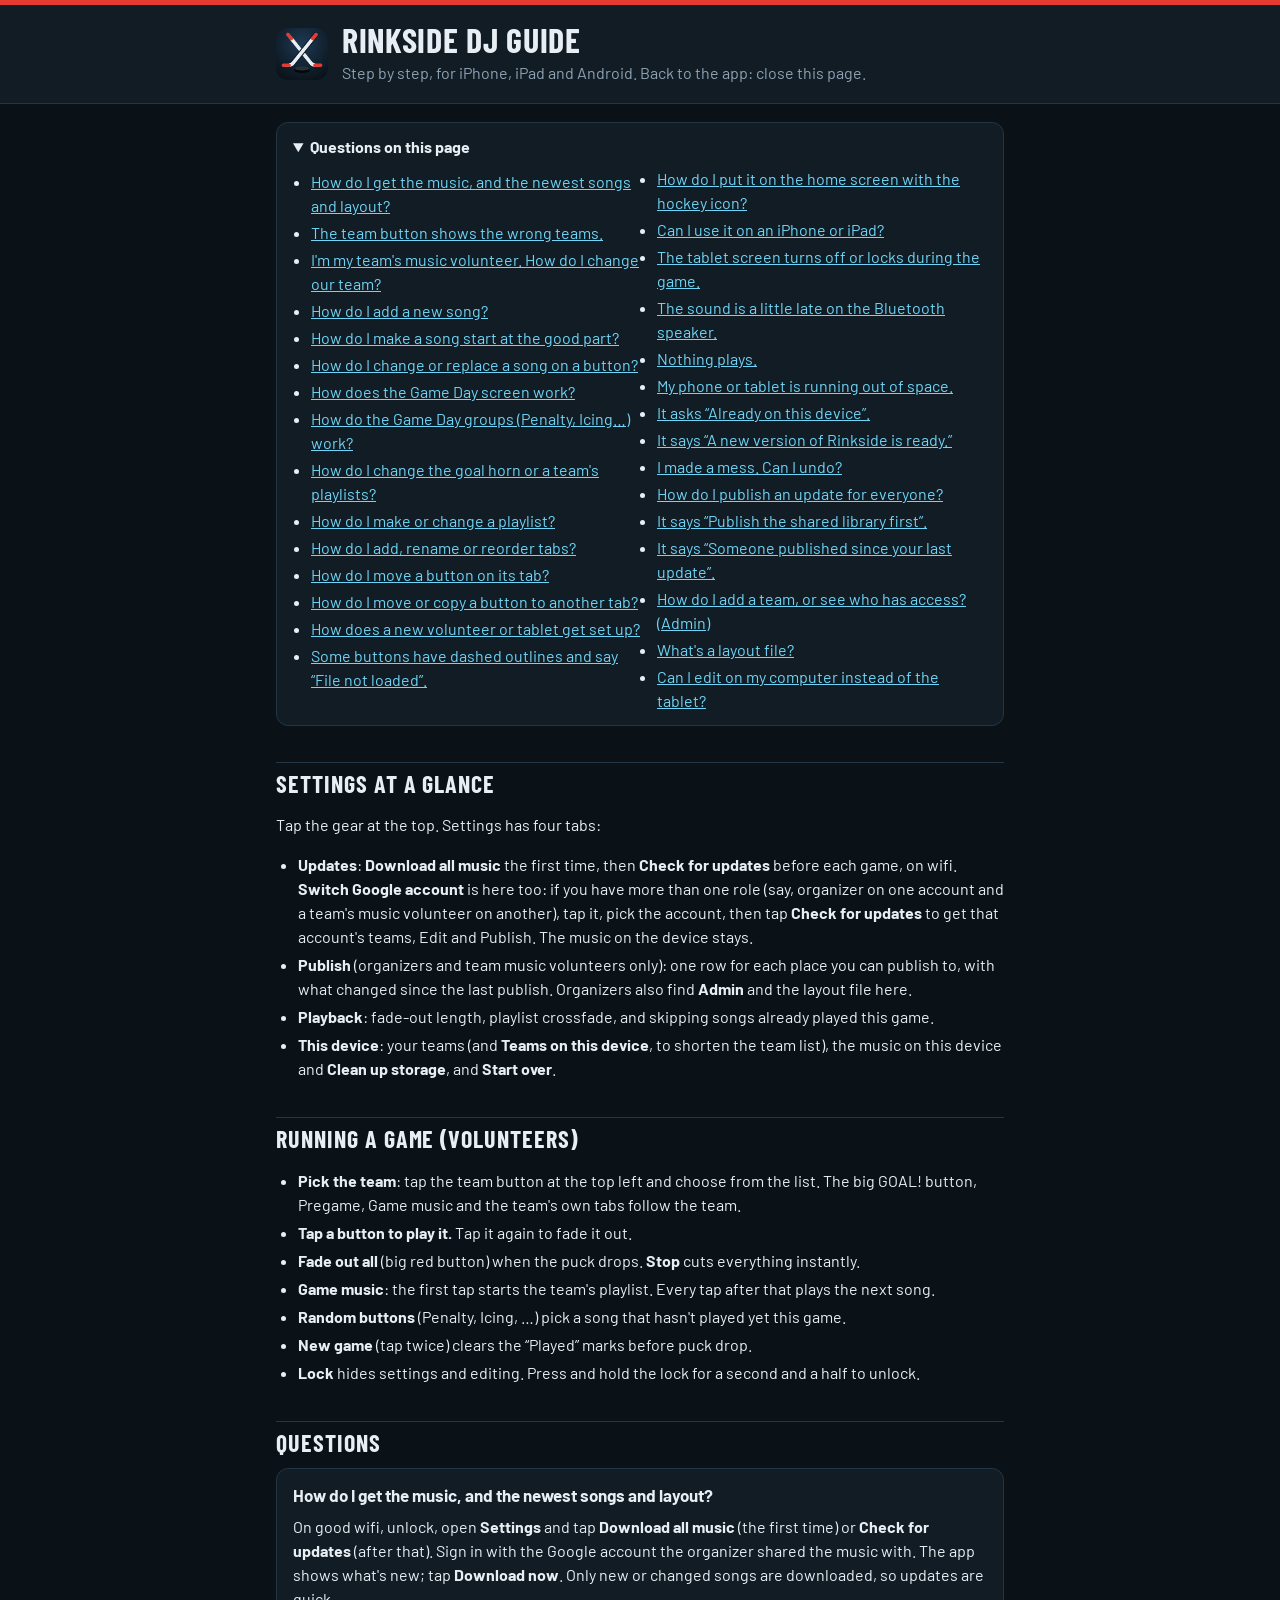
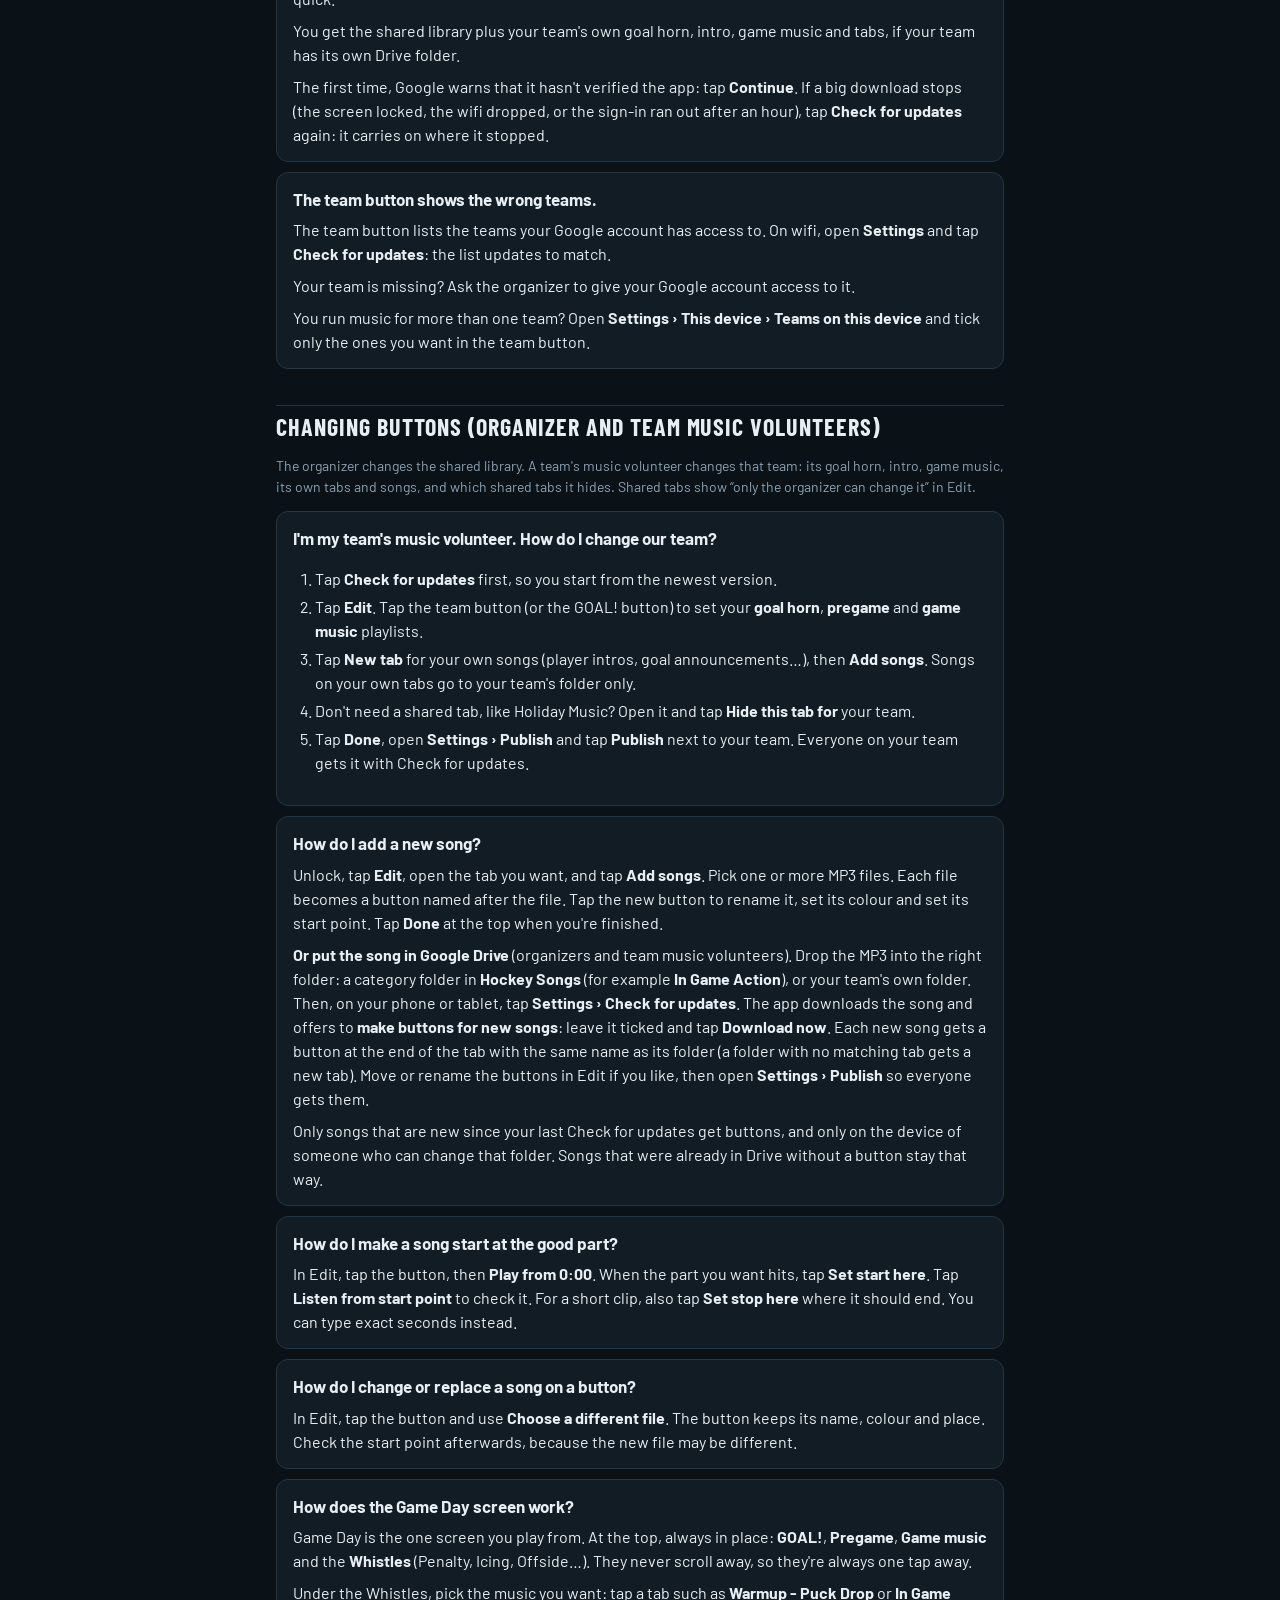
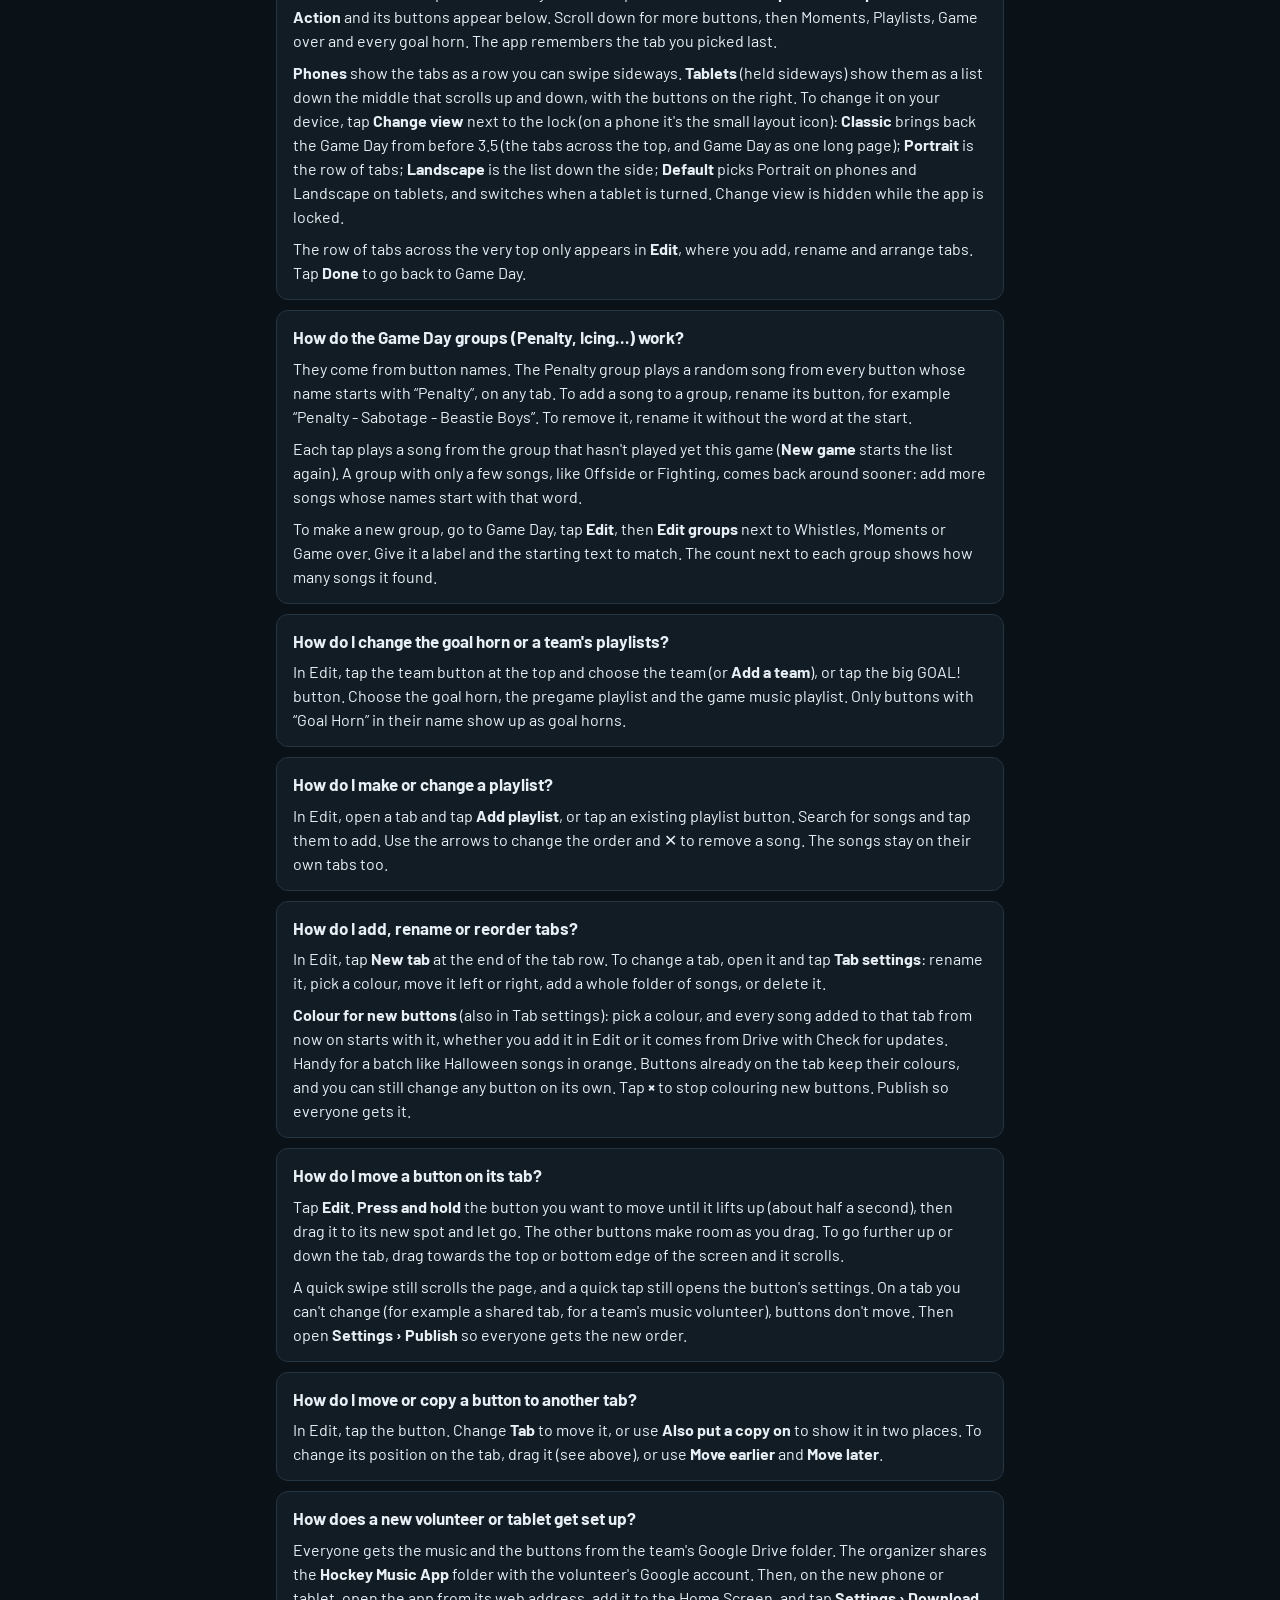
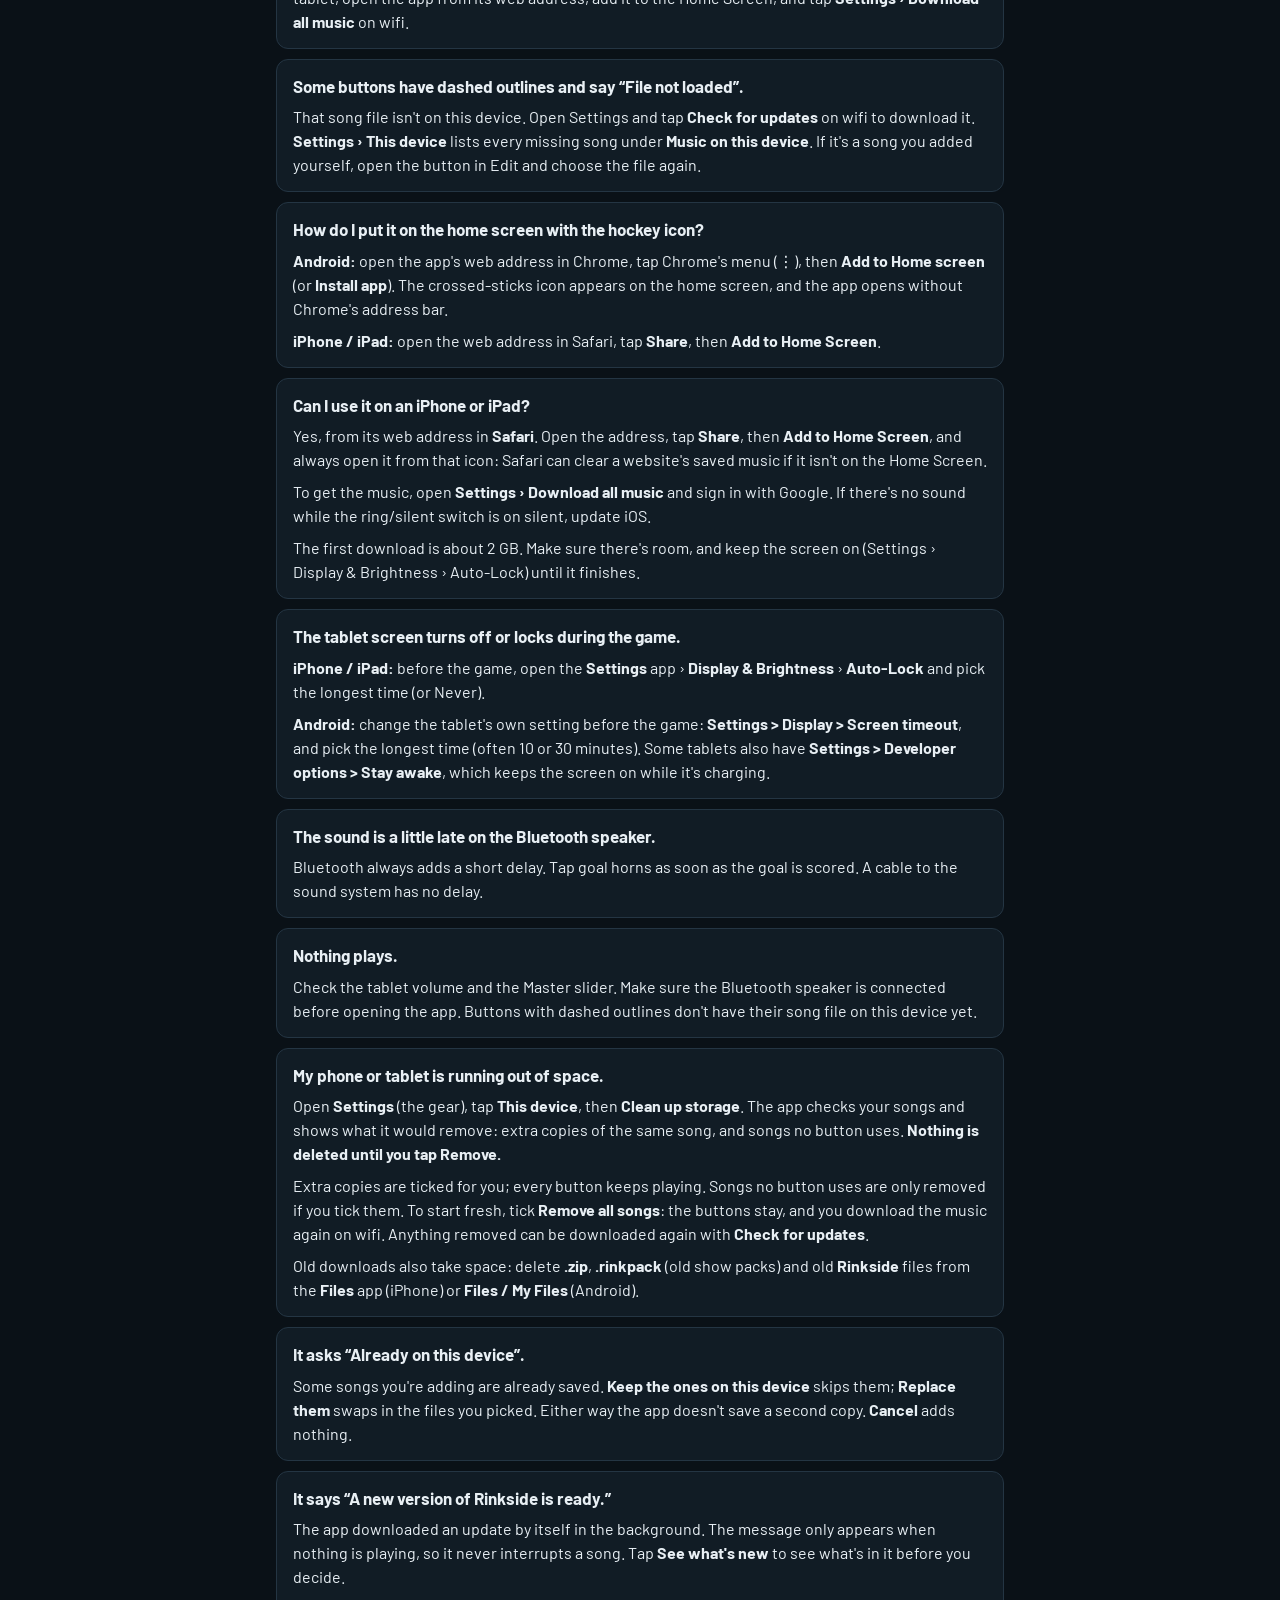
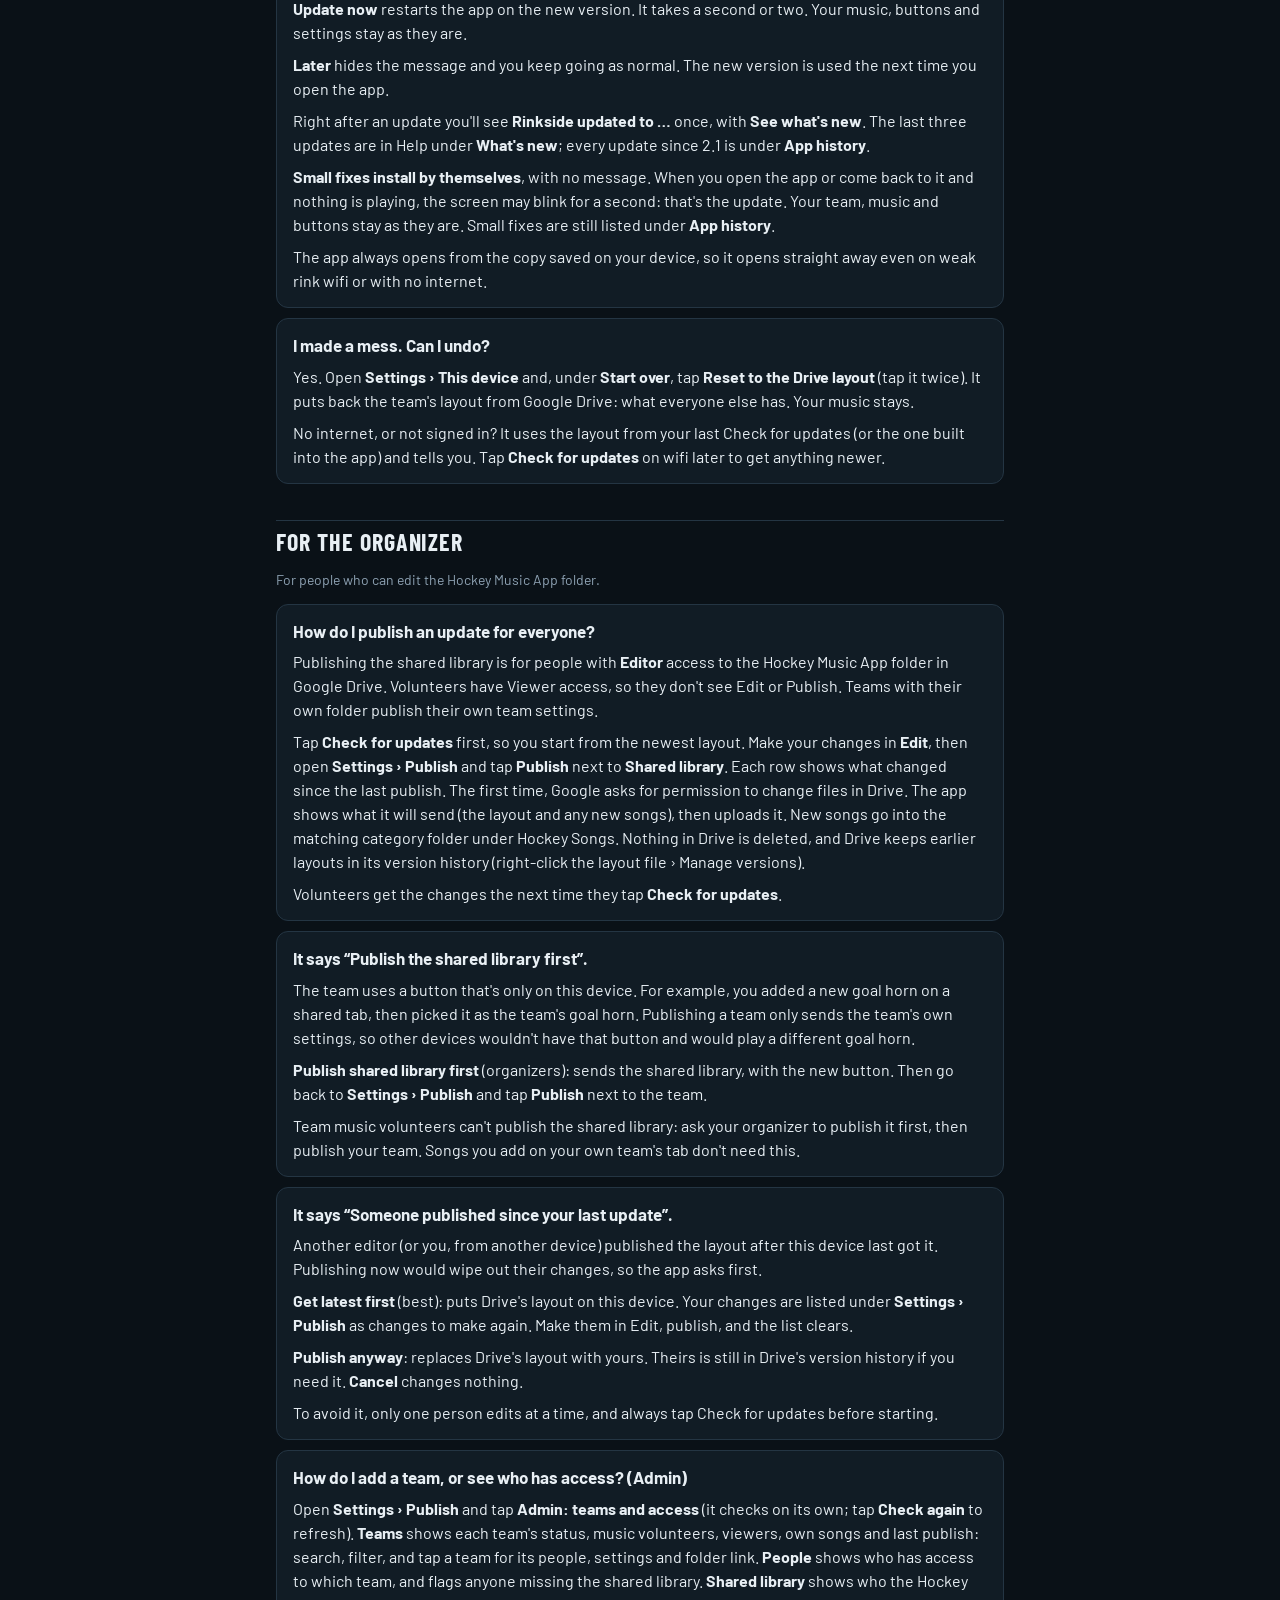
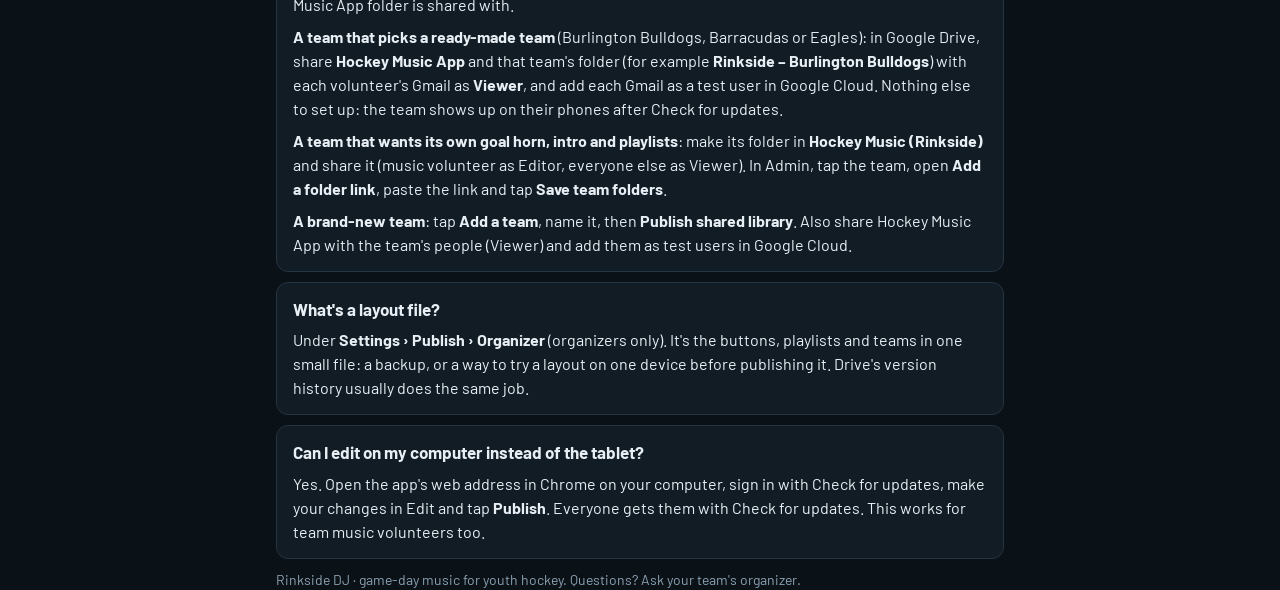
==== guide/index.html @ 8b7231d2 "v3.6.0: Landscape fits a 10-11" tablet; Tab settings › Colour for new buttons - Landscape: header on" ====
<!doctype html>
<html lang="en">
<head>
<meta charset="utf-8">
<meta name="viewport" content="width=device-width, initial-scale=1, viewport-fit=cover">
<meta http-equiv="Content-Security-Policy" content="default-src 'self'; script-src 'none'; style-src 'self' 'unsafe-inline'; img-src 'self' data:; font-src 'self'; object-src 'none'; base-uri 'none'; form-action 'none'">
<meta name="theme-color" content="#0b131a">
<title>Rinkside DJ guide</title>
<link rel="icon" type="image/png" href="../icon-192.png">
<style>
@font-face { font-family: Barlow; font-weight: 400; src: url(../fonts/barlow-latin-400-normal.woff2) format("woff2"); }
@font-face { font-family: Barlow; font-weight: 600; src: url(../fonts/barlow-latin-600-normal.woff2) format("woff2"); }
@font-face { font-family: Barlow; font-weight: 700; src: url(../fonts/barlow-latin-700-normal.woff2) format("woff2"); }
@font-face { font-family: "Barlow Condensed"; font-weight: 700; src: url(../fonts/barlow-condensed-latin-700-normal.woff2) format("woff2"); }
:root { color-scheme: dark; --bg: #0a1117; --panel: #111c25; --line: #243543; --text: #e8eff4; --muted: #8ea2b3; --live: #6fd4f5; --horn: #e53a2f; }
* { box-sizing: border-box; }
body { margin: 0; background: var(--bg); color: var(--text); font: 16px/1.5 Barlow, system-ui, sans-serif; }
header { border-top: 5px solid var(--horn); background: var(--panel); border-bottom: 1px solid var(--line); }
.wrap { max-width: 760px; margin: 0 auto; padding: 0 16px; }
header .wrap { display: flex; align-items: center; gap: 14px; padding-top: 18px; padding-bottom: 18px; }
header img { width: 52px; height: 52px; border-radius: 12px; }
h1 { margin: 0; font: 700 34px/1 "Barlow Condensed", sans-serif; text-transform: uppercase; letter-spacing: .02em; }
header p { margin: 4px 0 0; color: var(--muted); }
h2 { font: 700 24px/1.1 "Barlow Condensed", sans-serif; text-transform: uppercase; letter-spacing: .04em; margin: 36px 0 12px; padding-top: 8px; border-top: 1px solid var(--line); }
h3 { font-size: 17px; margin: 0 0 6px; }
section { background: var(--panel); border: 1px solid var(--line); border-radius: 12px; padding: 14px 16px; margin: 10px 0; }
section p { margin: 0 0 8px; } section p:last-child { margin-bottom: 0; }
.hint { color: var(--muted); font-size: 14px; }
a { color: var(--live); }
ul.steps, ol.steps { padding-left: 22px; } .steps li { margin: 4px 0; }
nav.toc { background: var(--panel); border: 1px solid var(--line); border-radius: 12px; padding: 12px 16px; margin: 18px 0; }
nav.toc summary { cursor: pointer; font-weight: 700; }
nav.toc ul { margin: 8px 0 0; padding-left: 18px; columns: 2 260px; } nav.toc li { margin: 3px 0; break-inside: avoid; }
footer { color: var(--muted); font-size: 14px; padding: 30px 0 40px; }
</style>
</head>
<body>
<header><div class="wrap"><img src="../icon-192.png" alt=""><div><h1>Rinkside DJ guide</h1><p>Step by step, for iPhone, iPad and Android. Back to the app: close this page.</p></div></div></header>
<main class="wrap">
<nav class="toc"><details open><summary>Questions on this page</summary><ul><li><a href="#how-do-i-get-the-music-and-the-newest-songs-and-layout">How do I get the music, and the newest songs and layout?</a></li><li><a href="#the-team-button-shows-the-wrong-teams">The team button shows the wrong teams.</a></li><li><a href="#i-m-my-team-s-music-volunteer-how-do-i-change-our-team">I'm my team's music volunteer. How do I change our team?</a></li><li><a href="#how-do-i-add-a-new-song">How do I add a new song?</a></li><li><a href="#how-do-i-make-a-song-start-at-the-good-part">How do I make a song start at the good part?</a></li><li><a href="#how-do-i-change-or-replace-a-song-on-a-button">How do I change or replace a song on a button?</a></li><li><a href="#how-does-the-game-day-screen-work">How does the Game Day screen work?</a></li><li><a href="#how-do-the-game-day-groups-penalty-icing-work">How do the Game Day groups (Penalty, Icing…) work?</a></li><li><a href="#how-do-i-change-the-goal-horn-or-a-team-s-playlists">How do I change the goal horn or a team's playlists?</a></li><li><a href="#how-do-i-make-or-change-a-playlist">How do I make or change a playlist?</a></li><li><a href="#how-do-i-add-rename-or-reorder-tabs">How do I add, rename or reorder tabs?</a></li><li><a href="#how-do-i-move-a-button-on-its-tab">How do I move a button on its tab?</a></li><li><a href="#how-do-i-move-or-copy-a-button-to-another-tab">How do I move or copy a button to another tab?</a></li><li><a href="#how-does-a-new-volunteer-or-tablet-get-set-up">How does a new volunteer or tablet get set up?</a></li><li><a href="#some-buttons-have-dashed-outlines-and-say-file-not-loaded">Some buttons have dashed outlines and say “File not loaded”.</a></li><li><a href="#how-do-i-put-it-on-the-home-screen-with-the-hockey-icon">How do I put it on the home screen with the hockey icon?</a></li><li><a href="#can-i-use-it-on-an-iphone-or-ipad">Can I use it on an iPhone or iPad?</a></li><li><a href="#the-tablet-screen-turns-off-or-locks-during-the-game">The tablet screen turns off or locks during the game.</a></li><li><a href="#the-sound-is-a-little-late-on-the-bluetooth-speaker">The sound is a little late on the Bluetooth speaker.</a></li><li><a href="#nothing-plays">Nothing plays.</a></li><li><a href="#my-phone-or-tablet-is-running-out-of-space">My phone or tablet is running out of space.</a></li><li><a href="#it-asks-already-on-this-device">It asks “Already on this device”.</a></li><li><a href="#it-says-a-new-version-of-rinkside-is-ready">It says “A new version of Rinkside is ready.”</a></li><li><a href="#i-made-a-mess-can-i-undo">I made a mess. Can I undo?</a></li><li><a href="#how-do-i-publish-an-update-for-everyone">How do I publish an update for everyone?</a></li><li><a href="#it-says-publish-the-shared-library-first">It says “Publish the shared library first”.</a></li><li><a href="#it-says-someone-published-since-your-last-update">It says “Someone published since your last update”.</a></li><li><a href="#how-do-i-add-a-team-or-see-who-has-access-admin">How do I add a team, or see who has access? (Admin)</a></li><li><a href="#what-s-a-layout-file">What's a layout file?</a></li><li><a href="#can-i-edit-on-my-computer-instead-of-the-tablet">Can I edit on my computer instead of the tablet?</a></li></ul></details></nav>
<h2 id="settings-at-a-glance">Settings at a glance</h2>
<p>Tap the gear at the top. Settings has four tabs:</p>
<ul class="steps">
<li><b>Updates</b>: <b>Download all music</b> the first time, then <b>Check for updates</b> before each game, on wifi. <b>Switch Google account</b> is here too: if you have more than one role (say, organizer on one account and a team's music volunteer on another), tap it, pick the account, then tap <b>Check for updates</b> to get that account's teams, Edit and Publish. The music on the device stays.</li>
<li><b>Publish</b> (organizers and team music volunteers only): one row for each place you can publish to, with what changed since the last publish. Organizers also find <b>Admin</b> and the layout file here.</li>
<li><b>Playback</b>: fade-out length, playlist crossfade, and skipping songs already played this game.</li>
<li><b>This device</b>: your teams (and <b>Teams on this device</b>, to shorten the team list), the music on this device and <b>Clean up storage</b>, and <b>Start over</b>.</li>
</ul>
<h2 id="running-a-game-volunteers">Running a game (volunteers)</h2>
    <ul class="steps">
      <li><b>Pick the team</b>: tap the team button at the top left and choose from the list. The big GOAL! button, Pregame, Game music and the team's own tabs follow the team.</li>
      <li><b>Tap a button to play it.</b> Tap it again to fade it out.</li>
      <li><b>Fade out all</b> (big red button) when the puck drops. <b>Stop</b> cuts everything instantly.</li>
      <li><b>Game music</b>: the first tap starts the team's playlist. Every tap after that plays the next song.</li>
      <li><b>Random buttons</b> (Penalty, Icing, …) pick a song that hasn't played yet this game.</li>
      <li><b>New game</b> (tap twice) clears the “Played” marks before puck drop.</li>
      <li><b>Lock</b> hides settings and editing. Press and hold the lock for a second and a half to unlock.</li>
    </ul>

    <h2 id="questions">Questions</h2>
    <section id="how-do-i-get-the-music-and-the-newest-songs-and-layout"><h3>How do I get the music, and the newest songs and layout?</h3>
      <p>On good wifi, unlock, open <b>Settings</b> and tap <b>Download all music</b> (the first time) or <b>Check for updates</b> (after that). Sign in with the Google account the organizer shared the music with. The app shows what's new; tap <b>Download now</b>. Only new or changed songs are downloaded, so updates are quick.</p>
      <p>You get the shared library plus your team's own goal horn, intro, game music and tabs, if your team has its own Drive folder.</p>
      <p>The first time, Google warns that it hasn't verified the app: tap <b>Continue</b>. If a big download stops (the screen locked, the wifi dropped, or the sign-in ran out after an hour), tap <b>Check for updates</b> again: it carries on where it stopped.</p></section>
    
    <section id="the-team-button-shows-the-wrong-teams"><h3>The team button shows the wrong teams.</h3>
      <p>The team button lists the teams your Google account has access to. On wifi, open <b>Settings</b> and tap <b>Check for updates</b>: the list updates to match.</p>
      <p>Your team is missing? Ask the organizer to give your Google account access to it.</p>
      <p>You run music for more than one team? Open <b>Settings › This device › Teams on this device</b> and tick only the ones you want in the team button.</p></section>

    <h2 id="changing-buttons-organizer-and-team-music-volunteers">Changing buttons (organizer and team music volunteers)</h2>
    <p class="hint">The organizer changes the shared library. A team's music volunteer changes that team: its goal horn, intro, game music, its own tabs and songs, and which shared tabs it hides. Shared tabs show “only the organizer can change it” in Edit.</p>
    <section id="i-m-my-team-s-music-volunteer-how-do-i-change-our-team"><h3>I'm my team's music volunteer. How do I change our team?</h3>
      <ol class="steps">
        <li>Tap <b>Check for updates</b> first, so you start from the newest version.</li>
        <li>Tap <b>Edit</b>. Tap the team button (or the GOAL! button) to set your <b>goal horn</b>, <b>pregame</b> and <b>game music</b> playlists.</li>
        <li>Tap <b>New tab</b> for your own songs (player intros, goal announcements…), then <b>Add songs</b>. Songs on your own tabs go to your team's folder only.</li>
        <li>Don't need a shared tab, like Holiday Music? Open it and tap <b>Hide this tab for</b> your team.</li>
        <li>Tap <b>Done</b>, open <b>Settings › Publish</b> and tap <b>Publish</b> next to your team. Everyone on your team gets it with Check for updates.</li>
      </ol></section>
    <section id="how-do-i-add-a-new-song"><h3>How do I add a new song?</h3>
      <p>Unlock, tap <b>Edit</b>, open the tab you want, and tap <b>Add songs</b>. Pick one or more MP3 files. Each file becomes a button named after the file. Tap the new button to rename it, set its colour and set its start point. Tap <b>Done</b> at the top when you're finished.</p>
      <p><b>Or put the song in Google Drive</b> (organizers and team music volunteers). Drop the MP3 into the right folder: a category folder in <b>Hockey Songs</b> (for example <b>In Game Action</b>), or your team's own folder. Then, on your phone or tablet, tap <b>Settings › Check for updates</b>. The app downloads the song and offers to <b>make buttons for new songs</b>: leave it ticked and tap <b>Download now</b>. Each new song gets a button at the end of the tab with the same name as its folder (a folder with no matching tab gets a new tab). Move or rename the buttons in Edit if you like, then open <b>Settings › Publish</b> so everyone gets them.</p>
      <p>Only songs that are new since your last Check for updates get buttons, and only on the device of someone who can change that folder. Songs that were already in Drive without a button stay that way.</p></section>
    <section id="how-do-i-make-a-song-start-at-the-good-part"><h3>How do I make a song start at the good part?</h3>
      <p>In Edit, tap the button, then <b>Play from 0:00</b>. When the part you want hits, tap <b>Set start here</b>. Tap <b>Listen from start point</b> to check it. For a short clip, also tap <b>Set stop here</b> where it should end. You can type exact seconds instead.</p></section>
    <section id="how-do-i-change-or-replace-a-song-on-a-button"><h3>How do I change or replace a song on a button?</h3>
      <p>In Edit, tap the button and use <b>Choose a different file</b>. The button keeps its name, colour and place. Check the start point afterwards, because the new file may be different.</p></section>
    <section id="how-does-the-game-day-screen-work"><h3>How does the Game Day screen work?</h3>
      <p>Game Day is the one screen you play from. At the top, always in place: <b>GOAL!</b>, <b>Pregame</b>, <b>Game music</b> and the <b>Whistles</b> (Penalty, Icing, Offside…). They never scroll away, so they're always one tap away.</p>
      <p>Under the Whistles, pick the music you want: tap a tab such as <b>Warmup - Puck Drop</b> or <b>In Game Action</b> and its buttons appear below. Scroll down for more buttons, then Moments, Playlists, Game over and every goal horn. The app remembers the tab you picked last.</p>
      <p><b>Phones</b> show the tabs as a row you can swipe sideways. <b>Tablets</b> (held sideways) show them as a list down the middle that scrolls up and down, with the buttons on the right. To change it on your device, tap <b>Change view</b> next to the lock (on a phone it's the small layout icon): <b>Classic</b> brings back the Game Day from before 3.5 (the tabs across the top, and Game Day as one long page); <b>Portrait</b> is the row of tabs; <b>Landscape</b> is the list down the side; <b>Default</b> picks Portrait on phones and Landscape on tablets, and switches when a tablet is turned. Change view is hidden while the app is locked.</p>
      <p>The row of tabs across the very top only appears in <b>Edit</b>, where you add, rename and arrange tabs. Tap <b>Done</b> to go back to Game Day.</p></section>
    <section id="how-do-the-game-day-groups-penalty-icing-work"><h3>How do the Game Day groups (Penalty, Icing…) work?</h3>
      <p>They come from button names. The Penalty group plays a random song from every button whose name starts with “Penalty”, on any tab. To add a song to a group, rename its button, for example “Penalty - Sabotage - Beastie Boys”. To remove it, rename it without the word at the start.</p>
      <p>Each tap plays a song from the group that hasn't played yet this game (<b>New game</b> starts the list again). A group with only a few songs, like Offside or Fighting, comes back around sooner: add more songs whose names start with that word.</p>
      <p>To make a new group, go to Game Day, tap <b>Edit</b>, then <b>Edit groups</b> next to Whistles, Moments or Game over. Give it a label and the starting text to match. The count next to each group shows how many songs it found.</p></section>
    <section id="how-do-i-change-the-goal-horn-or-a-team-s-playlists"><h3>How do I change the goal horn or a team's playlists?</h3>
      <p>In Edit, tap the team button at the top and choose the team (or <b>Add a team</b>), or tap the big GOAL! button. Choose the goal horn, the pregame playlist and the game music playlist. Only buttons with “Goal Horn” in their name show up as goal horns.</p></section>
    <section id="how-do-i-make-or-change-a-playlist"><h3>How do I make or change a playlist?</h3>
      <p>In Edit, open a tab and tap <b>Add playlist</b>, or tap an existing playlist button. Search for songs and tap them to add. Use the arrows to change the order and ✕ to remove a song. The songs stay on their own tabs too.</p></section>
    <section id="how-do-i-add-rename-or-reorder-tabs"><h3>How do I add, rename or reorder tabs?</h3>
      <p>In Edit, tap <b>New tab</b> at the end of the tab row. To change a tab, open it and tap <b>Tab settings</b>: rename it, pick a colour, move it left or right, add a whole folder of songs, or delete it.</p>
      <p><b>Colour for new buttons</b> (also in Tab settings): pick a colour, and every song added to that tab from now on starts with it, whether you add it in Edit or it comes from Drive with Check for updates. Handy for a batch like Halloween songs in orange. Buttons already on the tab keep their colours, and you can still change any button on its own. Tap <b>×</b> to stop colouring new buttons. Publish so everyone gets it.</p></section>
    <section id="how-do-i-move-a-button-on-its-tab"><h3>How do I move a button on its tab?</h3>
      <p>Tap <b>Edit</b>. <b>Press and hold</b> the button you want to move until it lifts up (about half a second), then drag it to its new spot and let go. The other buttons make room as you drag. To go further up or down the tab, drag towards the top or bottom edge of the screen and it scrolls.</p>
      <p>A quick swipe still scrolls the page, and a quick tap still opens the button's settings. On a tab you can't change (for example a shared tab, for a team's music volunteer), buttons don't move. Then open <b>Settings › Publish</b> so everyone gets the new order.</p></section>
    <section id="how-do-i-move-or-copy-a-button-to-another-tab"><h3>How do I move or copy a button to another tab?</h3>
      <p>In Edit, tap the button. Change <b>Tab</b> to move it, or use <b>Also put a copy on</b> to show it in two places. To change its position on the tab, drag it (see above), or use <b>Move earlier</b> and <b>Move later</b>.</p></section>
    <section id="how-does-a-new-volunteer-or-tablet-get-set-up"><h3>How does a new volunteer or tablet get set up?</h3>
      <p>Everyone gets the music and the buttons from the team's Google Drive folder. The organizer shares the <b>Hockey Music App</b> folder with the volunteer's Google account. Then, on the new phone or tablet, open the app from its web address, add it to the Home Screen, and tap <b>Settings › Download all music</b> on wifi.</p></section>
    <section id="some-buttons-have-dashed-outlines-and-say-file-not-loaded"><h3>Some buttons have dashed outlines and say “File not loaded”.</h3>
      <p>That song file isn't on this device. Open Settings and tap <b>Check for updates</b> on wifi to download it. <b>Settings › This device</b> lists every missing song under <b>Music on this device</b>. If it's a song you added yourself, open the button in Edit and choose the file again.</p></section>
    <section id="how-do-i-put-it-on-the-home-screen-with-the-hockey-icon"><h3>How do I put it on the home screen with the hockey icon?</h3>
      <p><b>Android:</b> open the app's web address in Chrome, tap Chrome's menu (⋮), then <b>Add to Home screen</b> (or <b>Install app</b>). The crossed-sticks icon appears on the home screen, and the app opens without Chrome's address bar.</p>
      <p><b>iPhone / iPad:</b> open the web address in Safari, tap <b>Share</b>, then <b>Add to Home Screen</b>.</p></section>
    <section id="can-i-use-it-on-an-iphone-or-ipad"><h3>Can I use it on an iPhone or iPad?</h3>
      <p>Yes, from its web address in <b>Safari</b>. Open the address, tap <b>Share</b>, then <b>Add to Home Screen</b>, and always open it from that icon: Safari can clear a website's saved music if it isn't on the Home Screen.</p>
      <p>To get the music, open <b>Settings › Download all music</b> and sign in with Google. If there's no sound while the ring/silent switch is on silent, update iOS.</p>
      <p>The first download is about 2&nbsp;GB. Make sure there's room, and keep the screen on (Settings › Display &amp; Brightness › Auto-Lock) until it finishes.</p></section>
    <section id="the-tablet-screen-turns-off-or-locks-during-the-game"><h3>The tablet screen turns off or locks during the game.</h3>
      <p><b>iPhone / iPad:</b> before the game, open the <b>Settings</b> app › <b>Display &amp; Brightness</b> › <b>Auto-Lock</b> and pick the longest time (or Never).</p>
      <p><b>Android:</b> change the tablet's own setting before the game: <b>Settings &gt; Display &gt; Screen timeout</b>, and pick the longest time (often 10 or 30 minutes). Some tablets also have <b>Settings &gt; Developer options &gt; Stay awake</b>, which keeps the screen on while it's charging.</p></section>
    <section id="the-sound-is-a-little-late-on-the-bluetooth-speaker"><h3>The sound is a little late on the Bluetooth speaker.</h3>
      <p>Bluetooth always adds a short delay. Tap goal horns as soon as the goal is scored. A cable to the sound system has no delay.</p></section>
    <section id="nothing-plays"><h3>Nothing plays.</h3>
      <p>Check the tablet volume and the Master slider. Make sure the Bluetooth speaker is connected before opening the app. Buttons with dashed outlines don't have their song file on this device yet.</p></section>
    <section id="my-phone-or-tablet-is-running-out-of-space"><h3>My phone or tablet is running out of space.</h3>
      <p>Open <b>Settings</b> (the gear), tap <b>This device</b>, then <b>Clean up storage</b>. The app checks your songs and shows what it would remove: extra copies of the same song, and songs no button uses. <b>Nothing is deleted until you tap Remove.</b></p>
      <p>Extra copies are ticked for you; every button keeps playing. Songs no button uses are only removed if you tick them. To start fresh, tick <b>Remove all songs</b>: the buttons stay, and you download the music again on wifi. Anything removed can be downloaded again with <b>Check for updates</b>.</p>
      <p>Old downloads also take space: delete <b>.zip</b>, <b>.rinkpack</b> (old show packs) and old <b>Rinkside</b> files from the <b>Files</b> app (iPhone) or <b>Files / My Files</b> (Android).</p></section>
    <section id="it-asks-already-on-this-device"><h3>It asks “Already on this device”.</h3>
      <p>Some songs you're adding are already saved. <b>Keep the ones on this device</b> skips them; <b>Replace them</b> swaps in the files you picked. Either way the app doesn't save a second copy. <b>Cancel</b> adds nothing.</p></section>
    <section id="it-says-a-new-version-of-rinkside-is-ready"><h3>It says “A new version of Rinkside is ready.”</h3>
      <p>The app downloaded an update by itself in the background. The message only appears when nothing is playing, so it never interrupts a song. Tap <b>See what's new</b> to see what's in it before you decide.</p>
      <p><b>Update now</b> restarts the app on the new version. It takes a second or two. Your music, buttons and settings stay as they are.</p>
      <p><b>Later</b> hides the message and you keep going as normal. The new version is used the next time you open the app.</p>
      <p>Right after an update you'll see <b>Rinkside updated to …</b> once, with <b>See what's new</b>. The last three updates are in Help under <b>What's new</b>; every update since 2.1 is under <b>App history</b>.</p>
      <p><b>Small fixes install by themselves</b>, with no message. When you open the app or come back to it and nothing is playing, the screen may blink for a second: that's the update. Your team, music and buttons stay as they are. Small fixes are still listed under <b>App history</b>.</p>
      <p>The app always opens from the copy saved on your device, so it opens straight away even on weak rink wifi or with no internet.</p></section>
    <section id="i-made-a-mess-can-i-undo"><h3>I made a mess. Can I undo?</h3>
      <p>Yes. Open <b>Settings › This device</b> and, under <b>Start over</b>, tap <b>Reset to the Drive layout</b> (tap it twice). It puts back the team's layout from Google Drive: what everyone else has. Your music stays.</p>
      <p>No internet, or not signed in? It uses the layout from your last Check for updates (or the one built into the app) and tells you. Tap <b>Check for updates</b> on wifi later to get anything newer.</p></section>

    <div>
    <h2 id="for-the-organizer">For the organizer</h2>
    <p class="hint">For people who can edit the Hockey Music App folder.</p>
    <section id="how-do-i-publish-an-update-for-everyone"><h3>How do I publish an update for everyone?</h3>
      <p>Publishing the shared library is for people with <b>Editor</b> access to the Hockey Music App folder in Google Drive. Volunteers have Viewer access, so they don't see Edit or Publish. Teams with their own folder publish their own team settings.</p>
      <p>Tap <b>Check for updates</b> first, so you start from the newest layout. Make your changes in <b>Edit</b>, then open <b>Settings › Publish</b> and tap <b>Publish</b> next to <b>Shared library</b>. Each row shows what changed since the last publish. The first time, Google asks for permission to change files in Drive. The app shows what it will send (the layout and any new songs), then uploads it. New songs go into the matching category folder under Hockey Songs. Nothing in Drive is deleted, and Drive keeps earlier layouts in its version history (right-click the layout file › Manage versions).</p>
      <p>Volunteers get the changes the next time they tap <b>Check for updates</b>.</p></section>
    <section id="it-says-publish-the-shared-library-first"><h3>It says “Publish the shared library first”.</h3>
      <p>The team uses a button that's only on this device. For example, you added a new goal horn on a shared tab, then picked it as the team's goal horn. Publishing a team only sends the team's own settings, so other devices wouldn't have that button and would play a different goal horn.</p>
      <p><b>Publish shared library first</b> (organizers): sends the shared library, with the new button. Then go back to <b>Settings › Publish</b> and tap <b>Publish</b> next to the team.</p>
      <p>Team music volunteers can't publish the shared library: ask your organizer to publish it first, then publish your team. Songs you add on your own team's tab don't need this.</p>
    </section>
    <section id="it-says-someone-published-since-your-last-update"><h3>It says “Someone published since your last update”.</h3>
      <p>Another editor (or you, from another device) published the layout after this device last got it. Publishing now would wipe out their changes, so the app asks first.</p>
      <p><b>Get latest first</b> (best): puts Drive's layout on this device. Your changes are listed under <b>Settings › Publish</b> as changes to make again. Make them in Edit, publish, and the list clears.</p>
      <p><b>Publish anyway</b>: replaces Drive's layout with yours. Theirs is still in Drive's version history if you need it. <b>Cancel</b> changes nothing.</p>
      <p>To avoid it, only one person edits at a time, and always tap Check for updates before starting.</p></section>
    <section id="how-do-i-add-a-team-or-see-who-has-access-admin"><h3>How do I add a team, or see who has access? (Admin)</h3>
      <p>Open <b>Settings › Publish</b> and tap <b>Admin: teams and access</b> (it checks on its own; tap <b>Check again</b> to refresh). <b>Teams</b> shows each team's status, music volunteers, viewers, own songs and last publish: search, filter, and tap a team for its people, settings and folder link. <b>People</b> shows who has access to which team, and flags anyone missing the shared library. <b>Shared library</b> shows who the Hockey Music App folder is shared with.</p>
      <p><b>A team that picks a ready-made team</b> (Burlington Bulldogs, Barracudas or Eagles): in Google Drive, share <b>Hockey Music App</b> and that team's folder (for example <b>Rinkside – Burlington Bulldogs</b>) with each volunteer's Gmail as <b>Viewer</b>, and add each Gmail as a test user in Google Cloud. Nothing else to set up: the team shows up on their phones after Check for updates.</p>
      <p><b>A team that wants its own goal horn, intro and playlists</b>: make its folder in <b>Hockey Music (Rinkside)</b> and share it (music volunteer as Editor, everyone else as Viewer). In Admin, tap the team, open <b>Add a folder link</b>, paste the link and tap <b>Save team folders</b>.</p>
      <p><b>A brand-new team</b>: tap <b>Add a team</b>, name it, then <b>Publish shared library</b>. Also share Hockey Music App with the team's people (Viewer) and add them as test users in Google Cloud.</p></section>
    <section id="what-s-a-layout-file"><h3>What's a layout file?</h3>
      <p>Under <b>Settings › Publish › Organizer</b> (organizers only). It's the buttons, playlists and teams in one small file: a backup, or a way to try a layout on one device before publishing it. Drive's version history usually does the same job.</p></section>
    <section id="can-i-edit-on-my-computer-instead-of-the-tablet"><h3>Can I edit on my computer instead of the tablet?</h3>
      <p>Yes. Open the app's web address in Chrome on your computer, sign in with Check for updates, make your changes in Edit and tap <b>Publish</b>. Everyone gets them with Check for updates. This works for team music volunteers too.</p></section>
    </div>
    
</main>
<footer class="wrap">Rinkside DJ · game-day music for youth hockey. Questions? Ask your team's organizer.</footer>
</body>
</html>
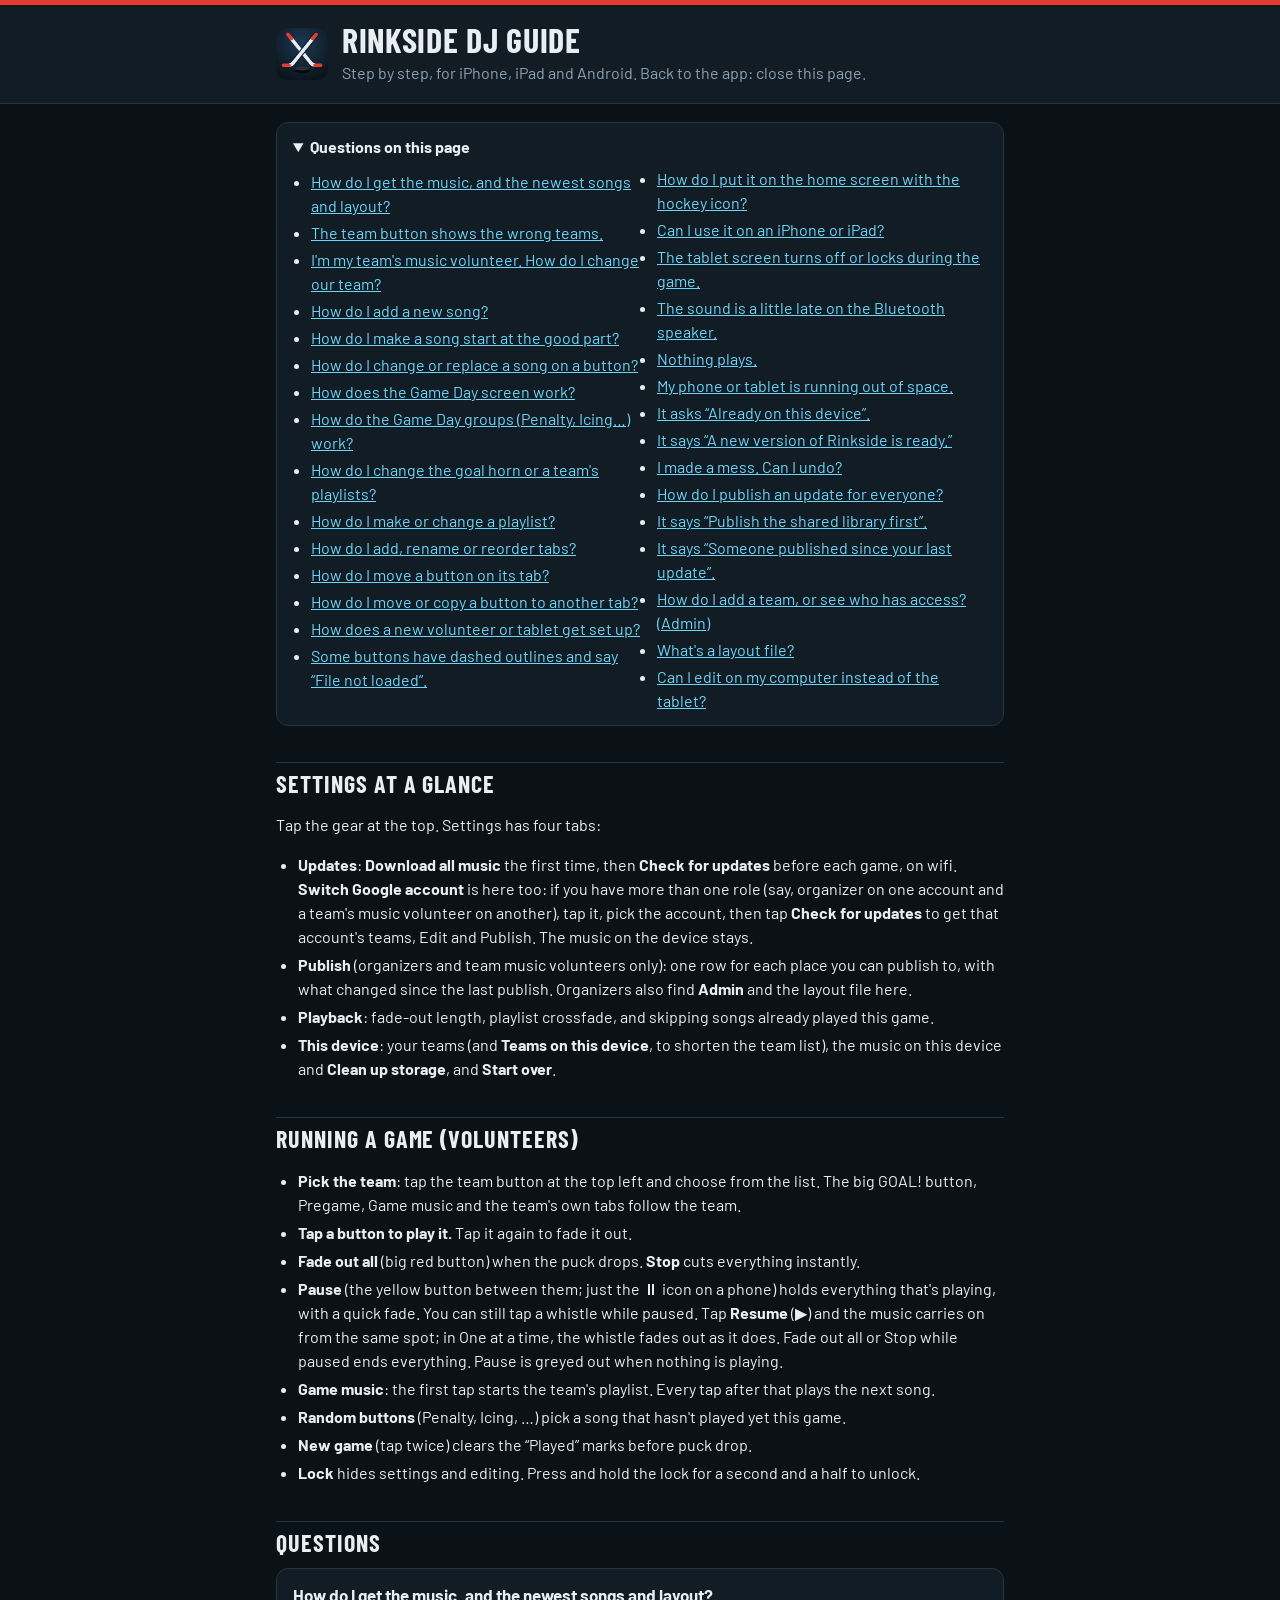
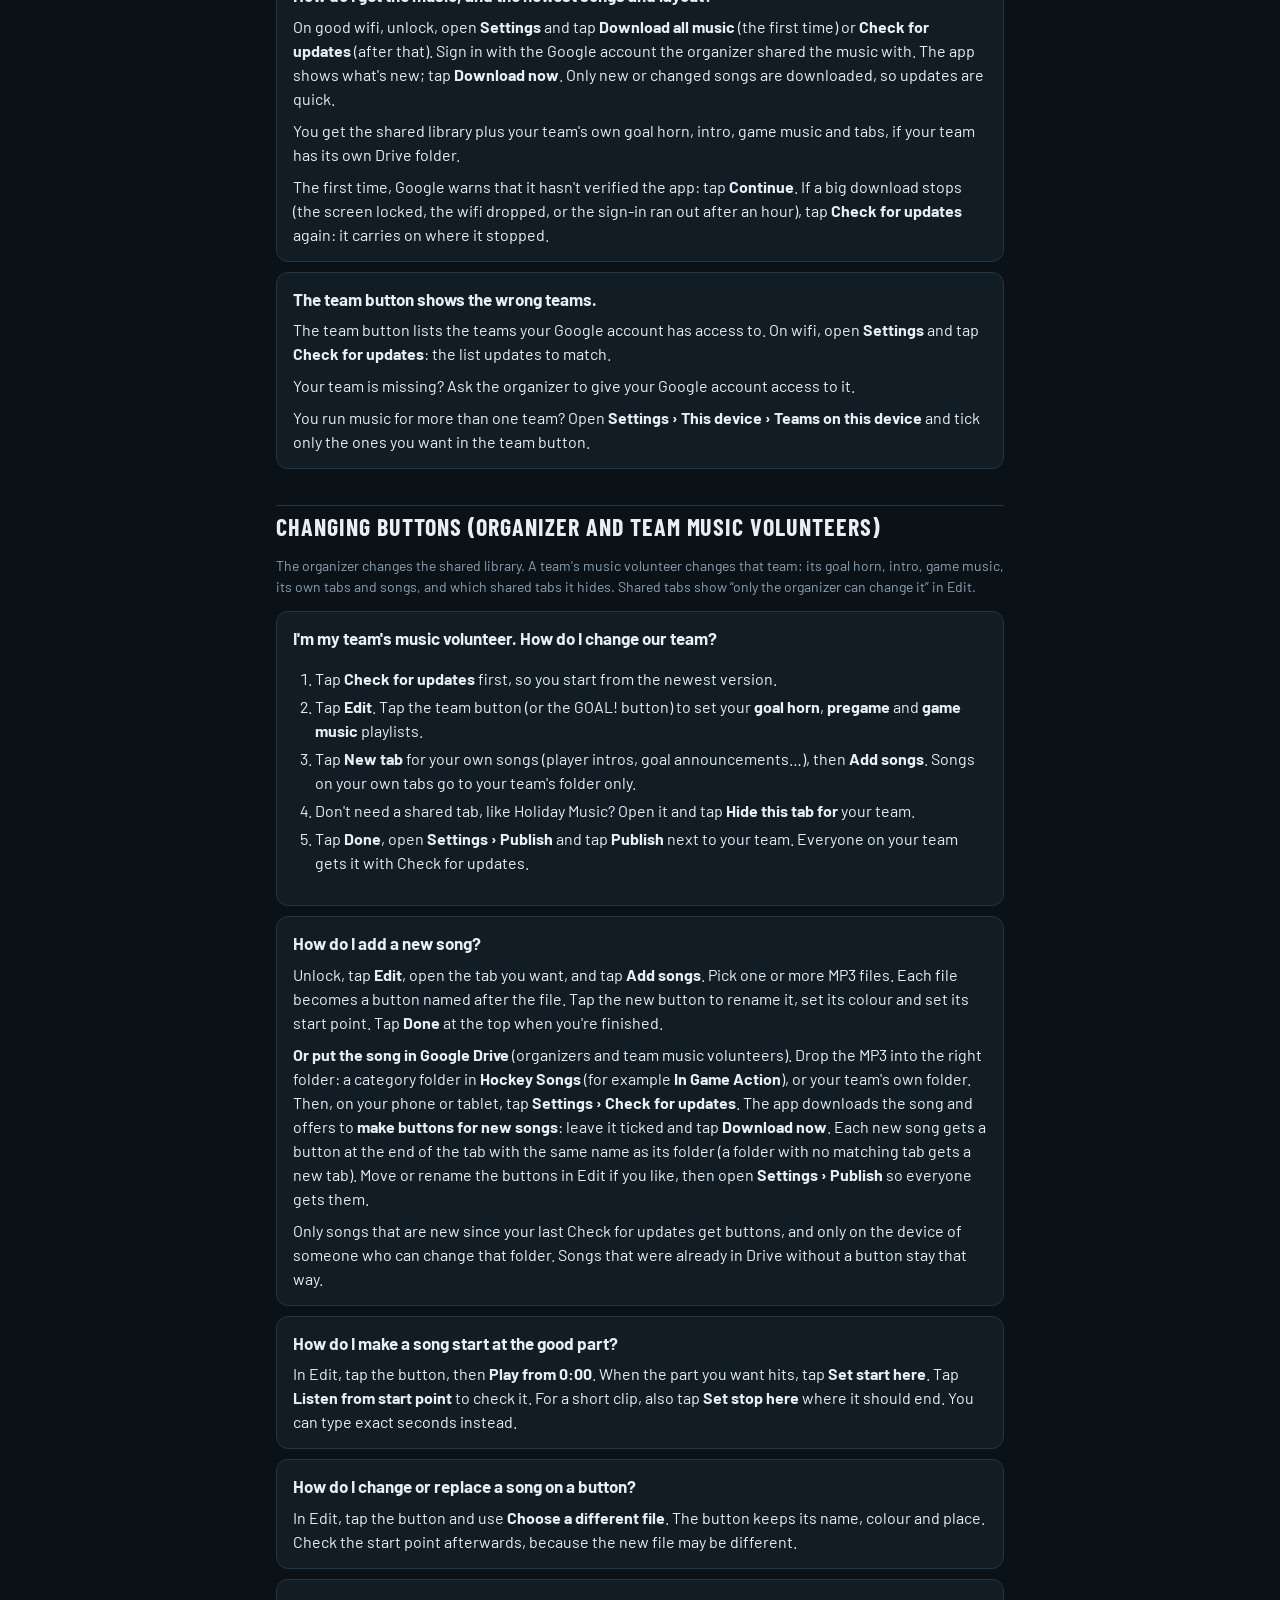
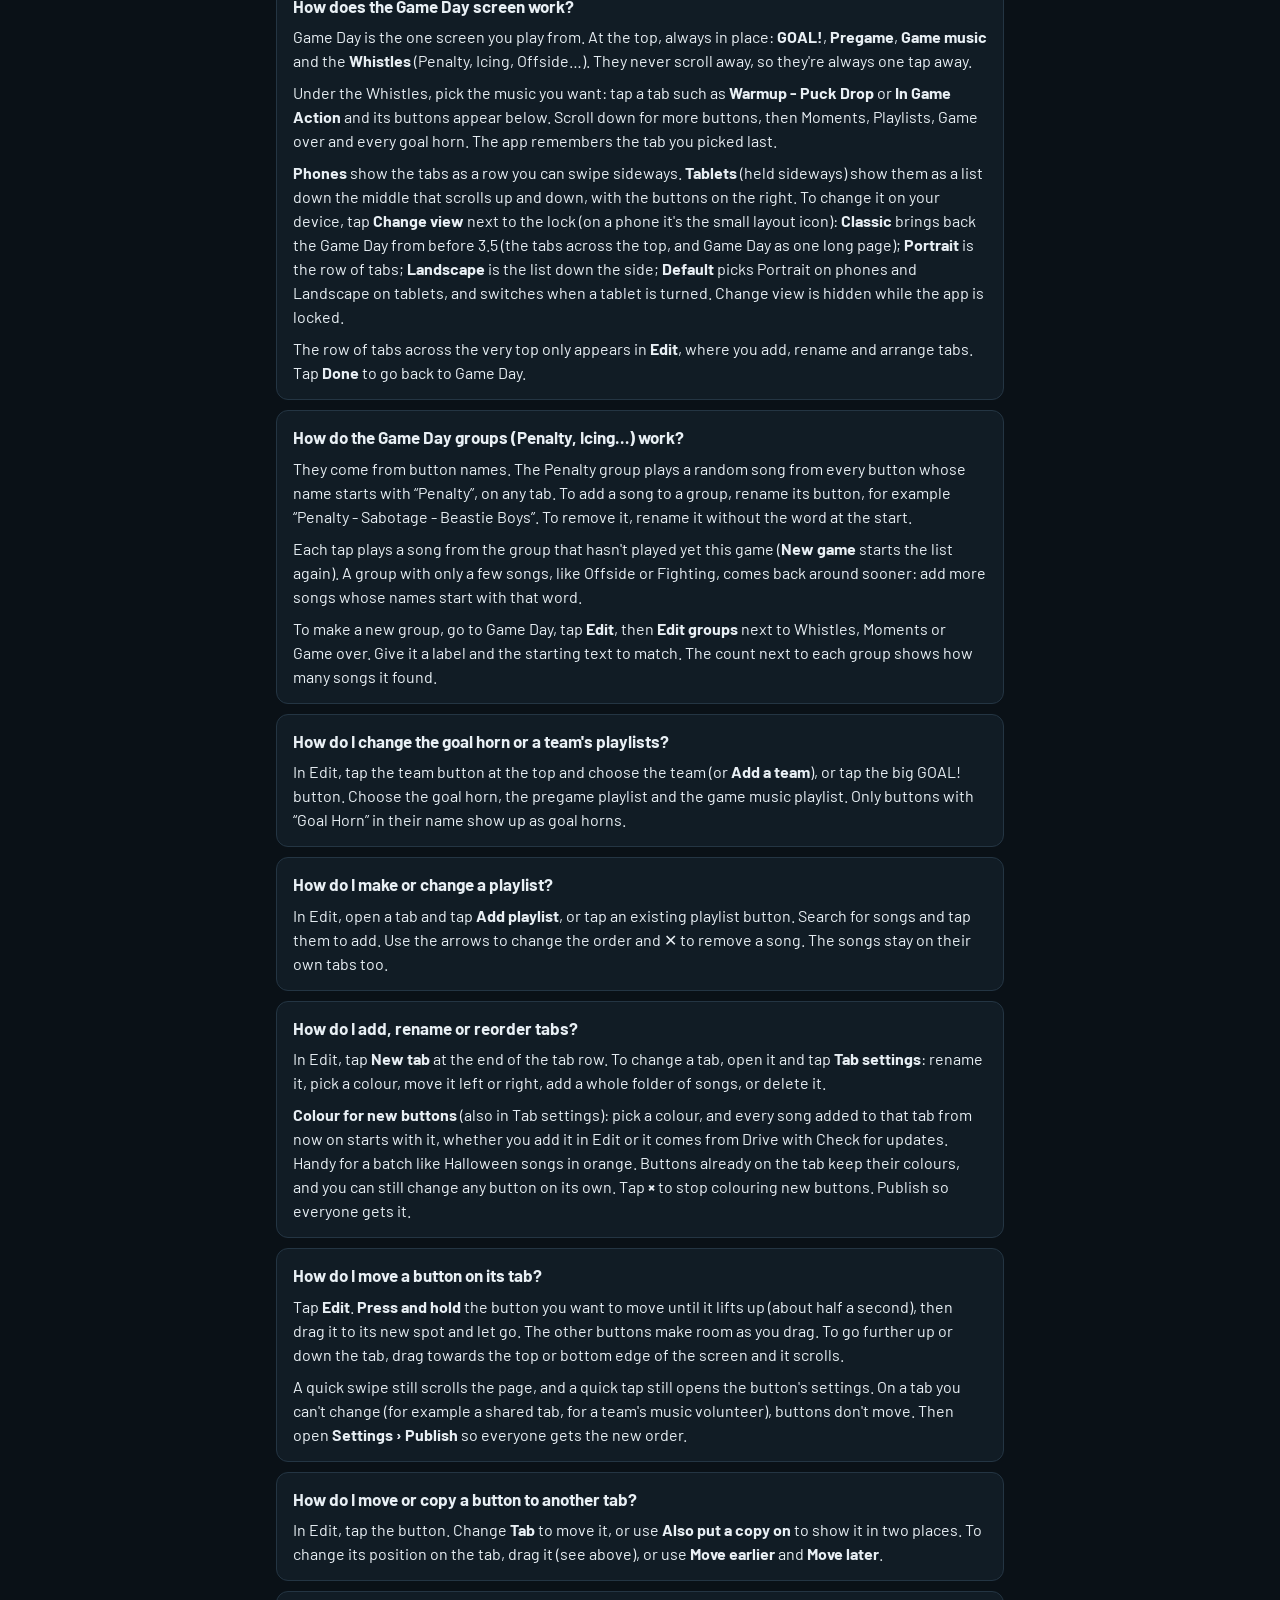
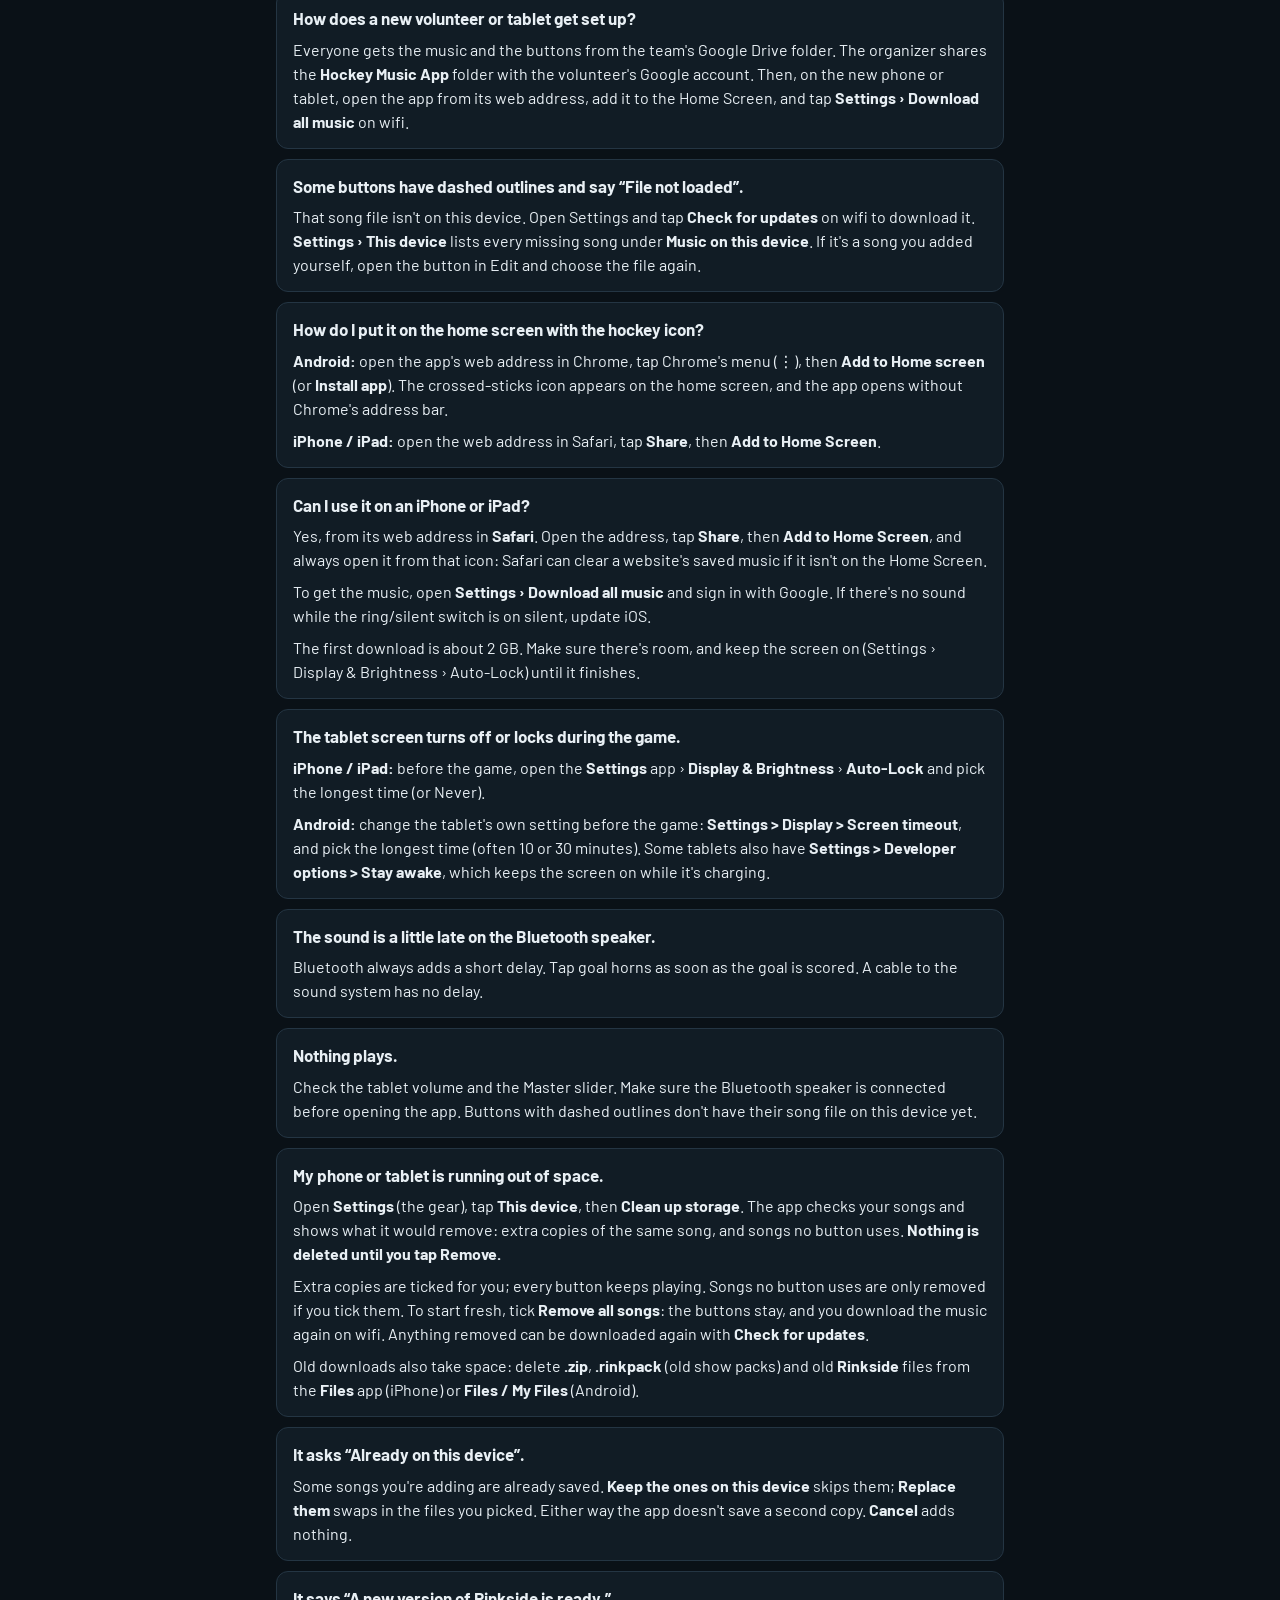
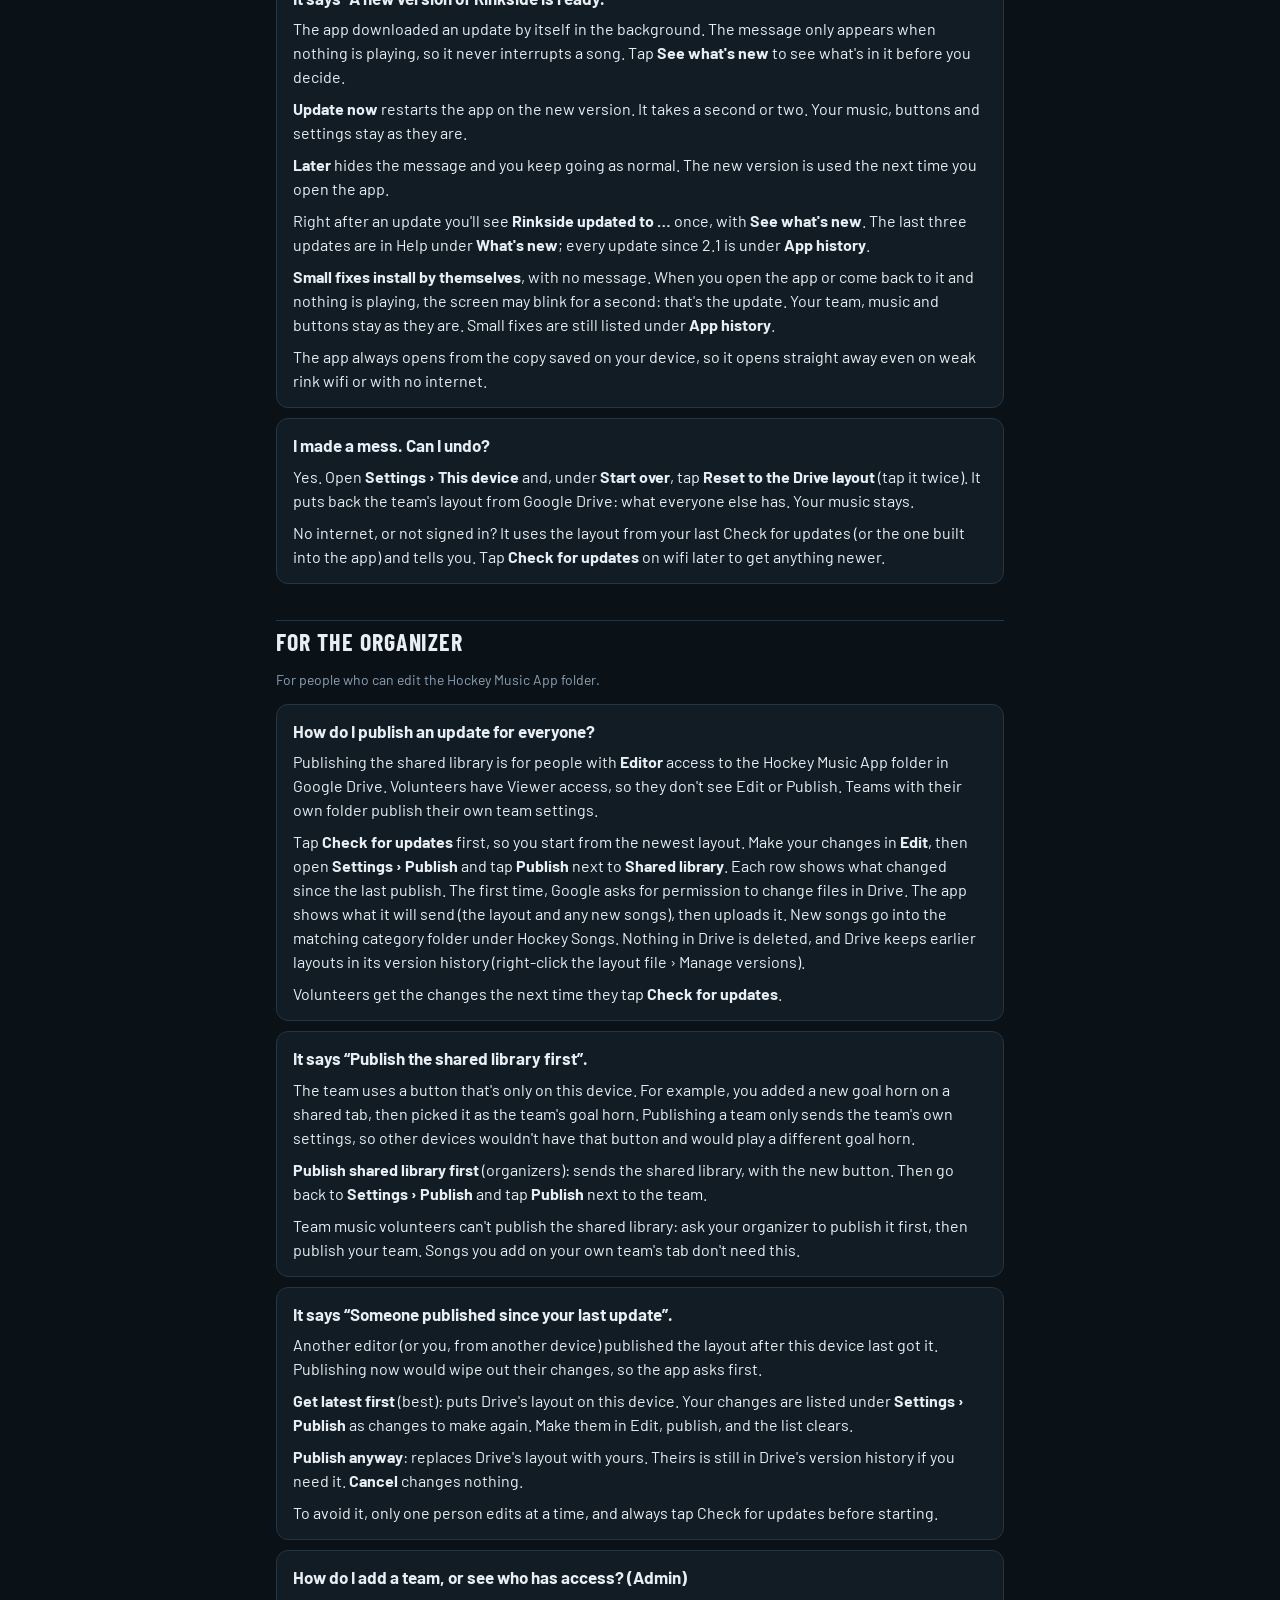
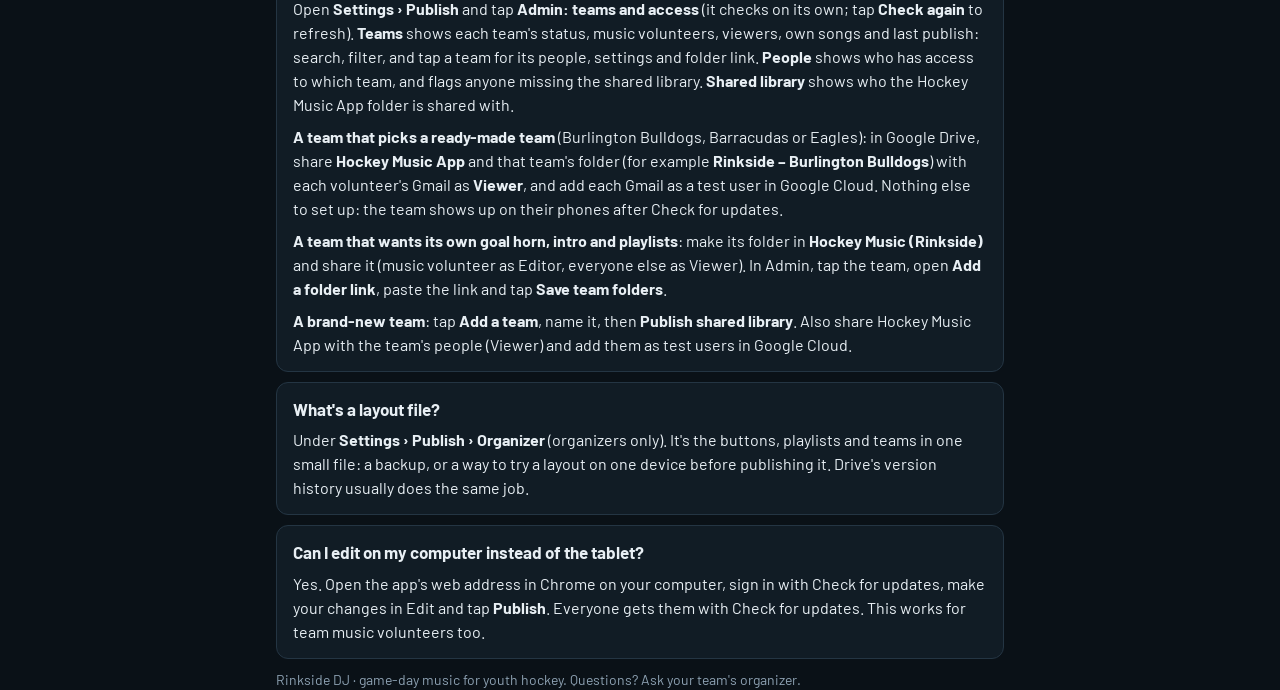
==== commit bc486b6a: "v3.7.0: Pause / Resume between Fade out all and Stop Holds everything that's playing with a quick fa" ====
--- a/guide/index.html
+++ b/guide/index.html
@@ -51,6 +51,7 @@
       <li><b>Pick the team</b>: tap the team button at the top left and choose from the list. The big GOAL! button, Pregame, Game music and the team's own tabs follow the team.</li>
       <li><b>Tap a button to play it.</b> Tap it again to fade it out.</li>
       <li><b>Fade out all</b> (big red button) when the puck drops. <b>Stop</b> cuts everything instantly.</li>
+      <li><b>Pause</b> (the yellow button between them; just the ⏸ icon on a phone) holds everything that's playing, with a quick fade. You can still tap a whistle while paused. Tap <b>Resume</b> (▶) and the music carries on from the same spot; in One at a time, the whistle fades out as it does. Fade out all or Stop while paused ends everything. Pause is greyed out when nothing is playing.</li>
       <li><b>Game music</b>: the first tap starts the team's playlist. Every tap after that plays the next song.</li>
       <li><b>Random buttons</b> (Penalty, Icing, …) pick a song that hasn't played yet this game.</li>
       <li><b>New game</b> (tap twice) clears the “Played” marks before puck drop.</li>
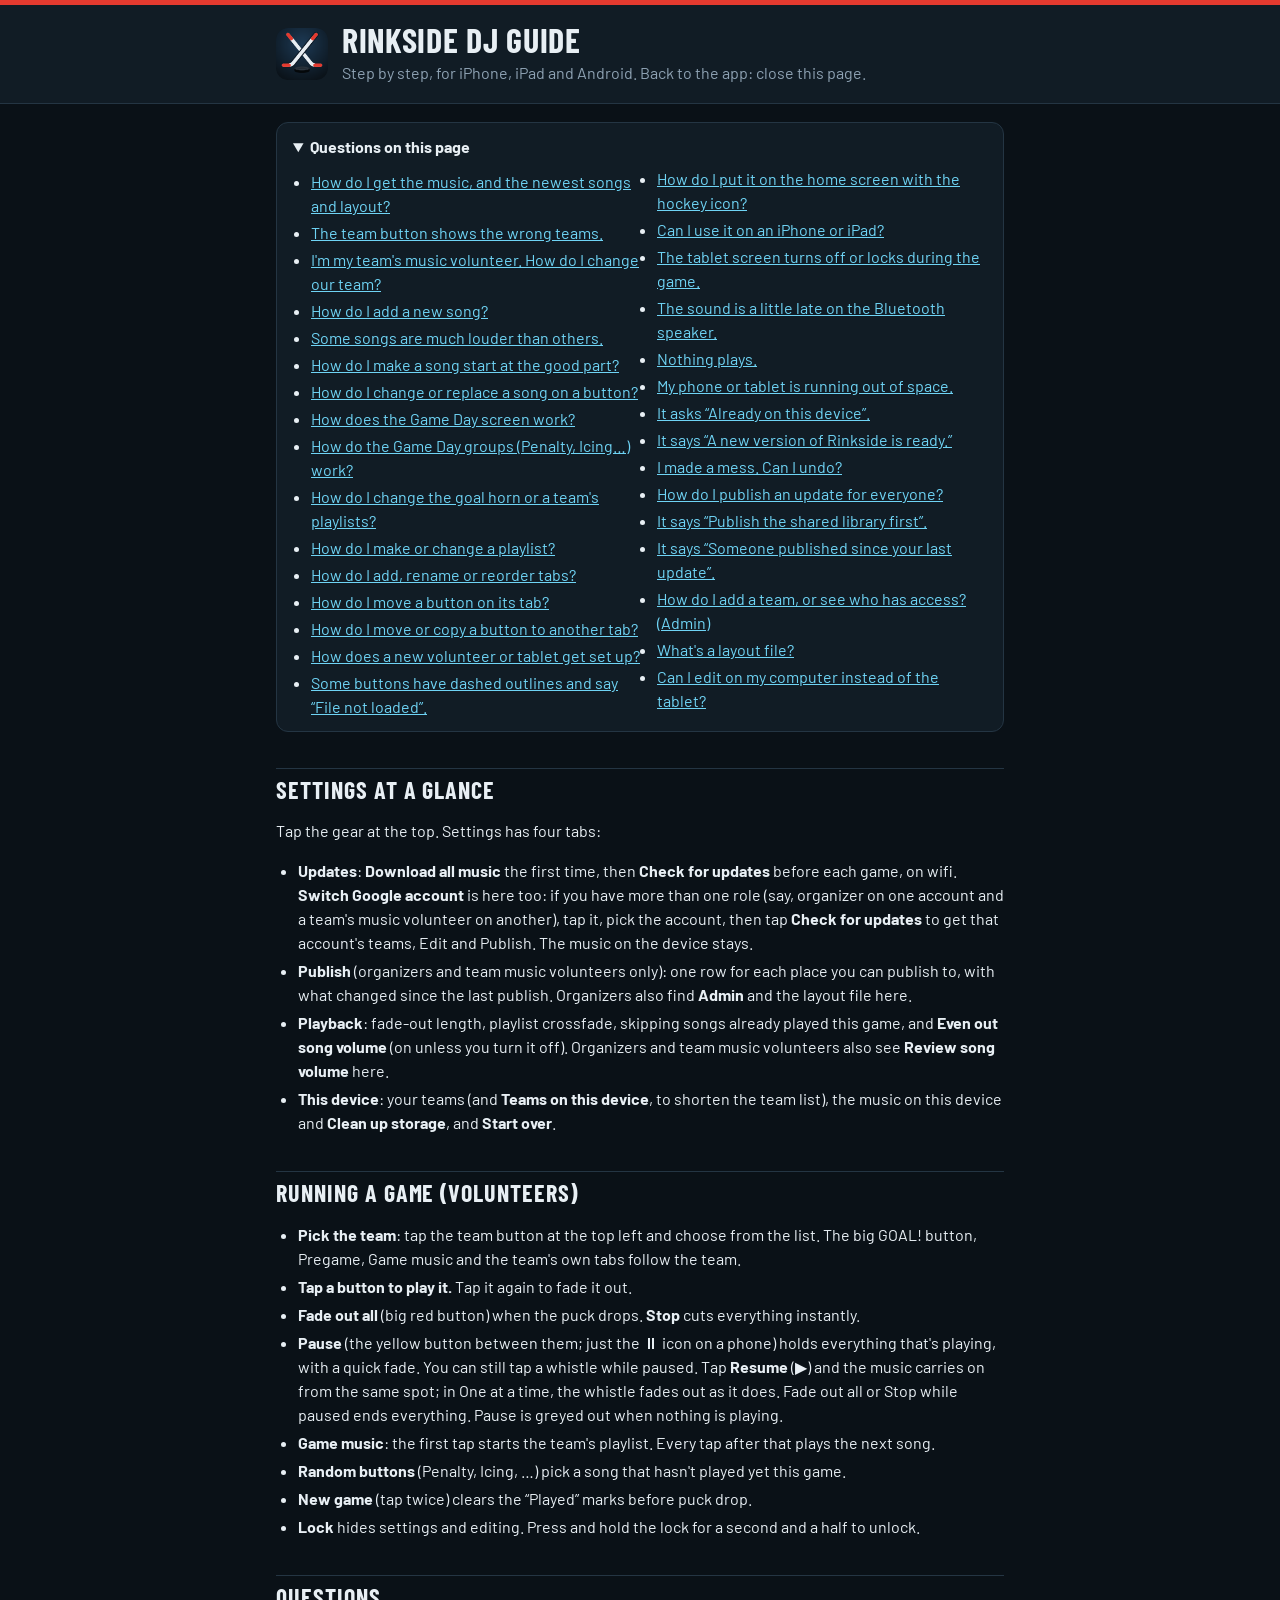
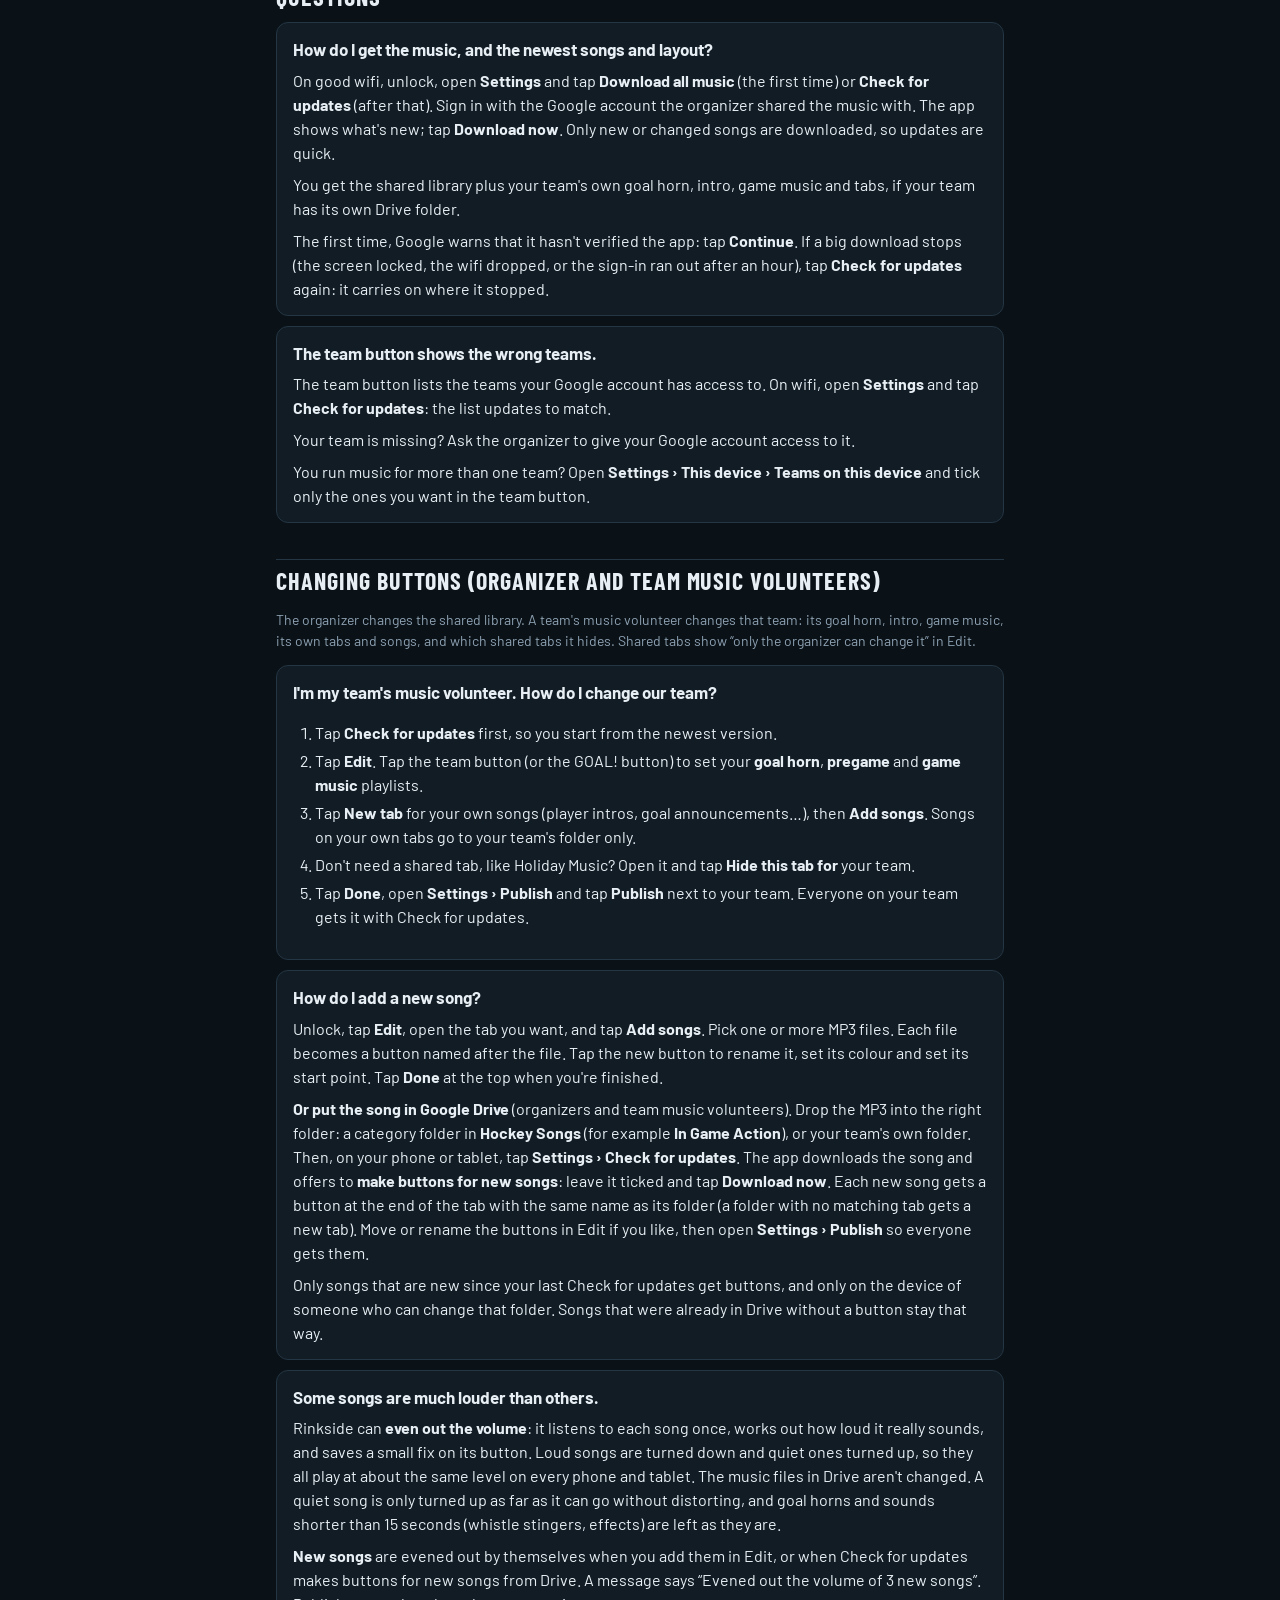
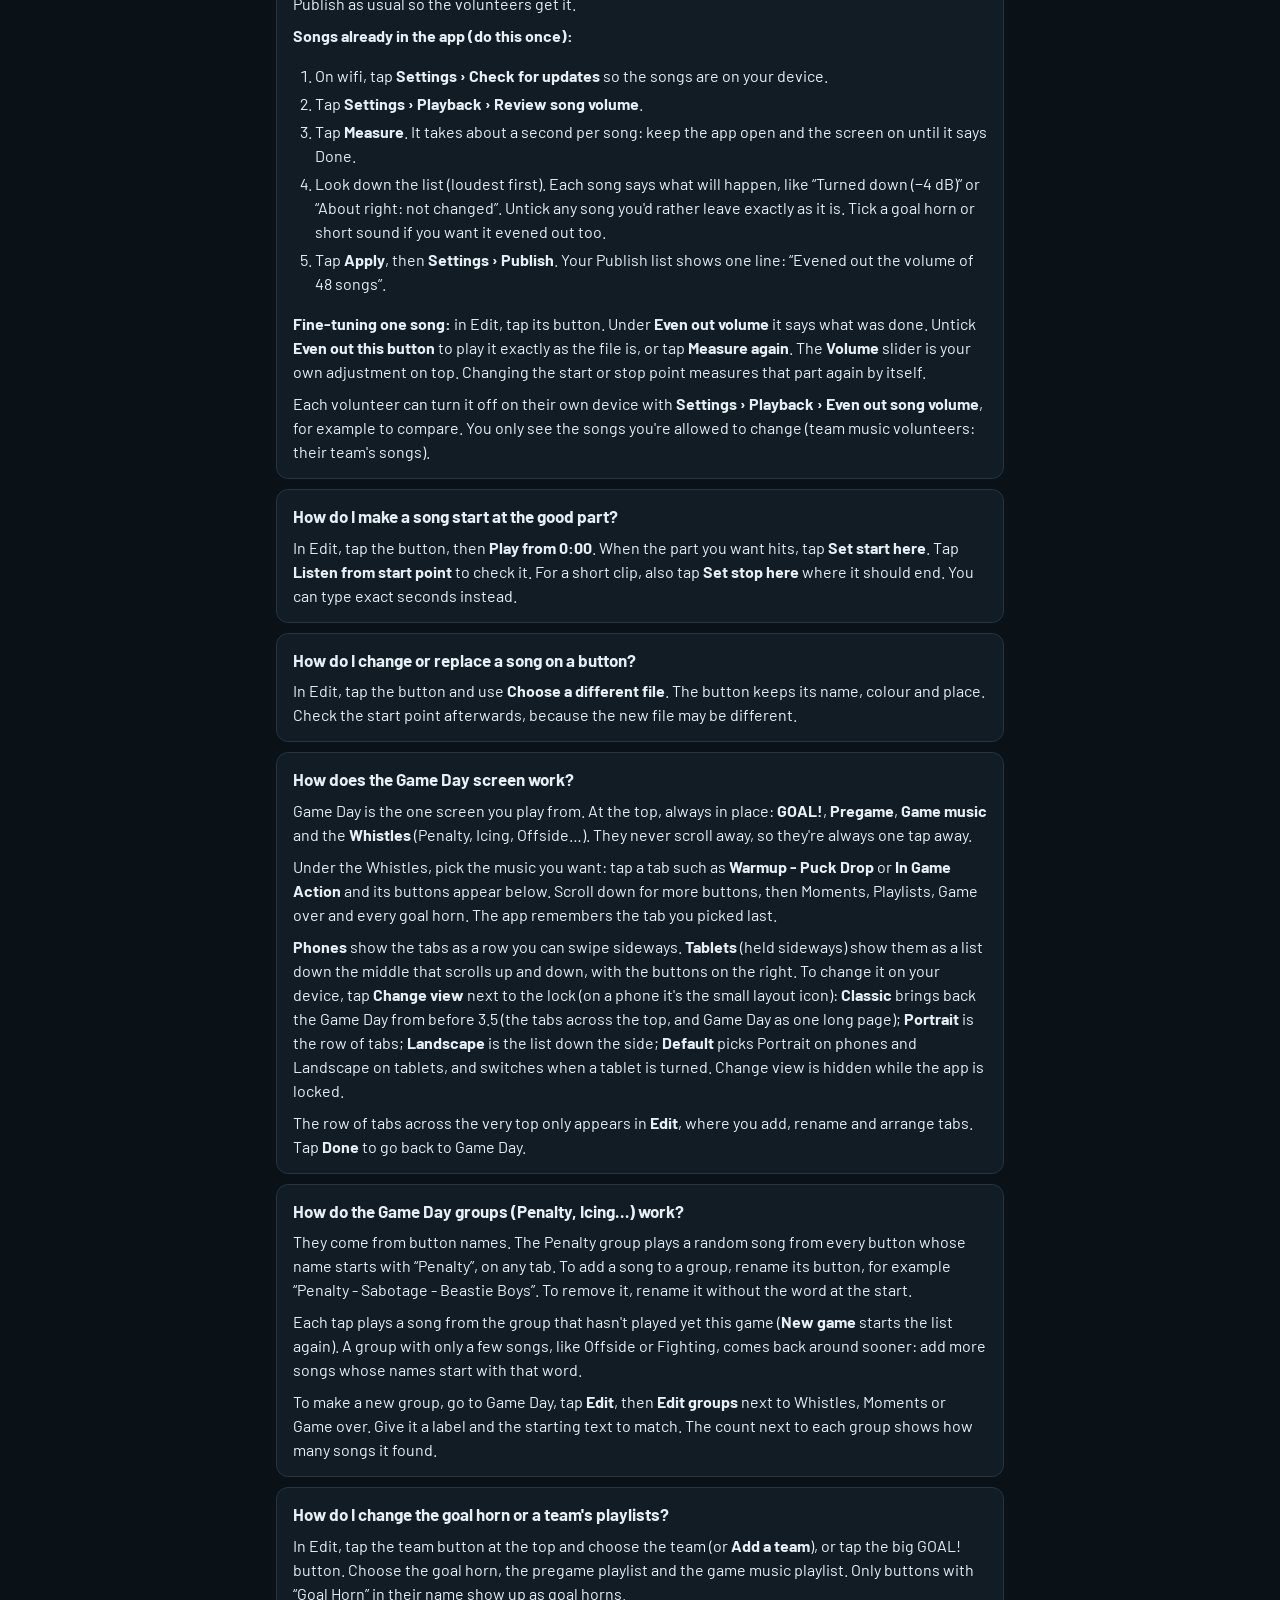
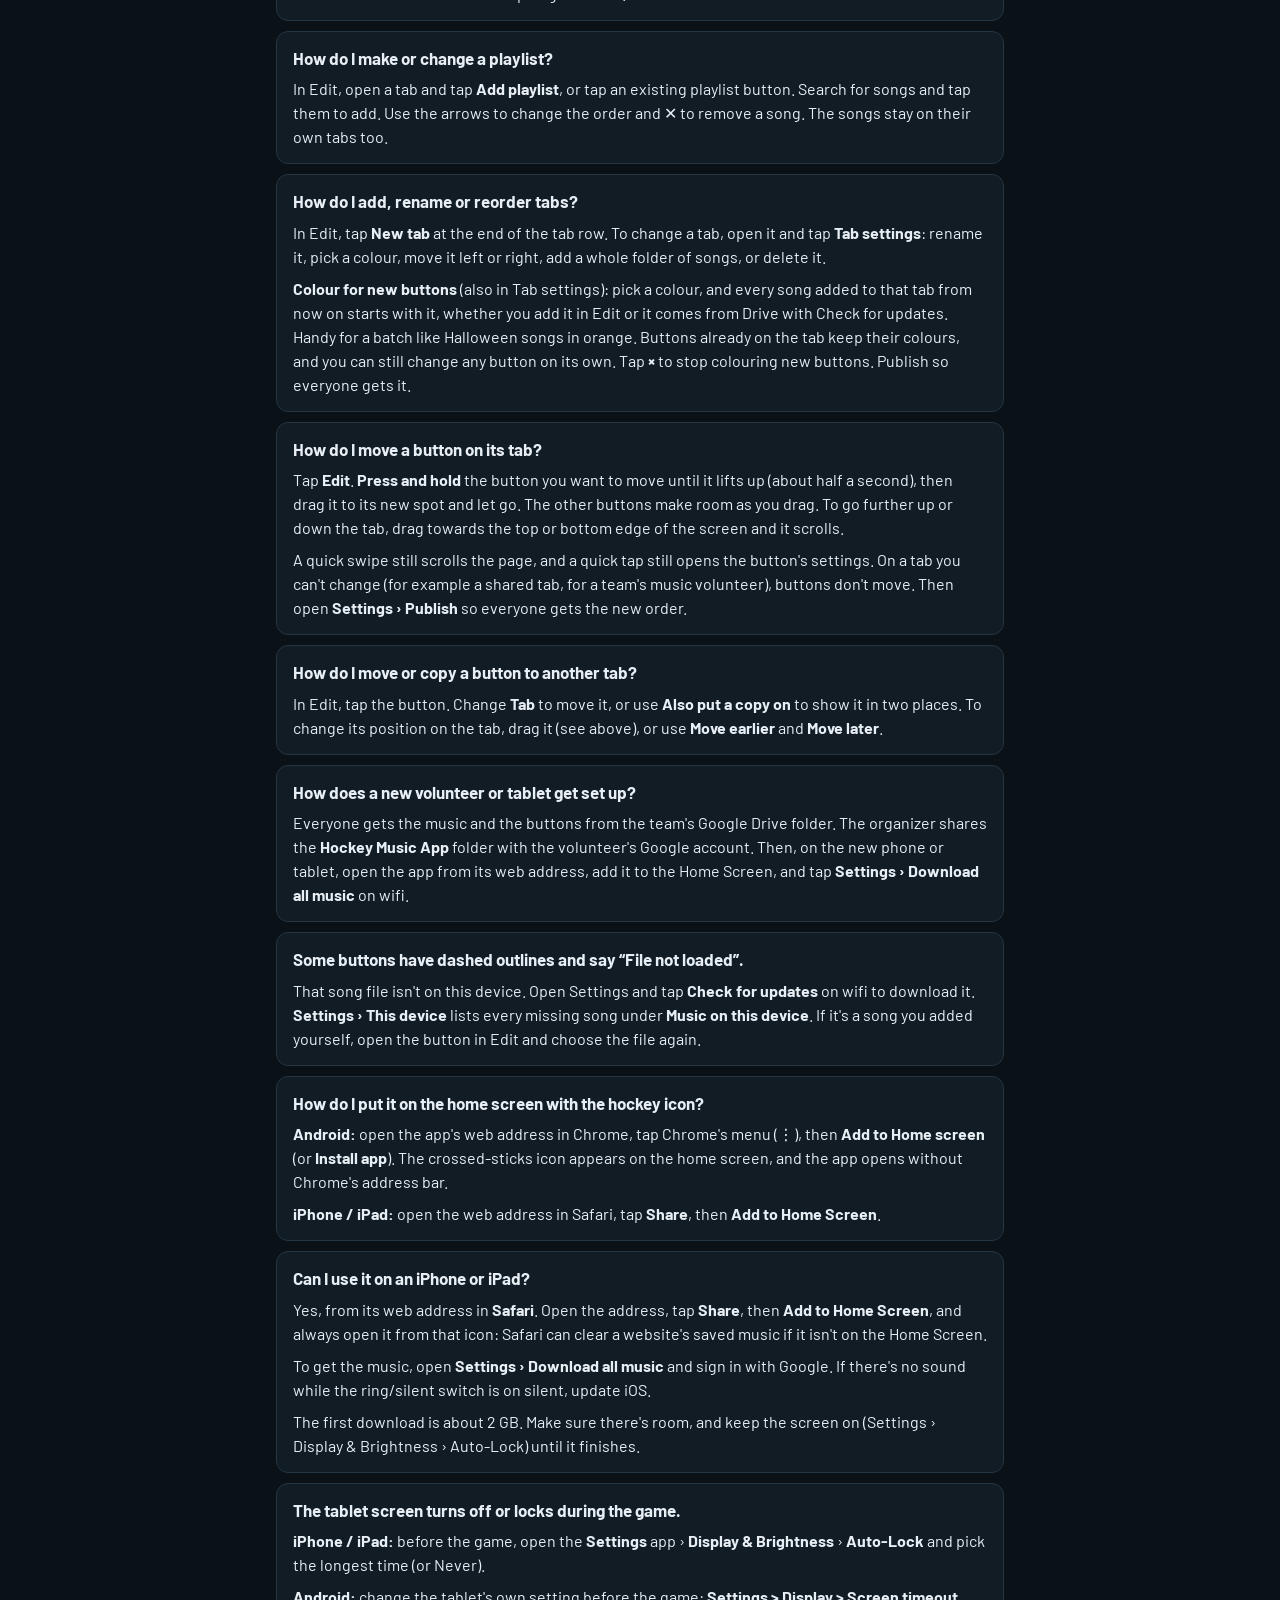
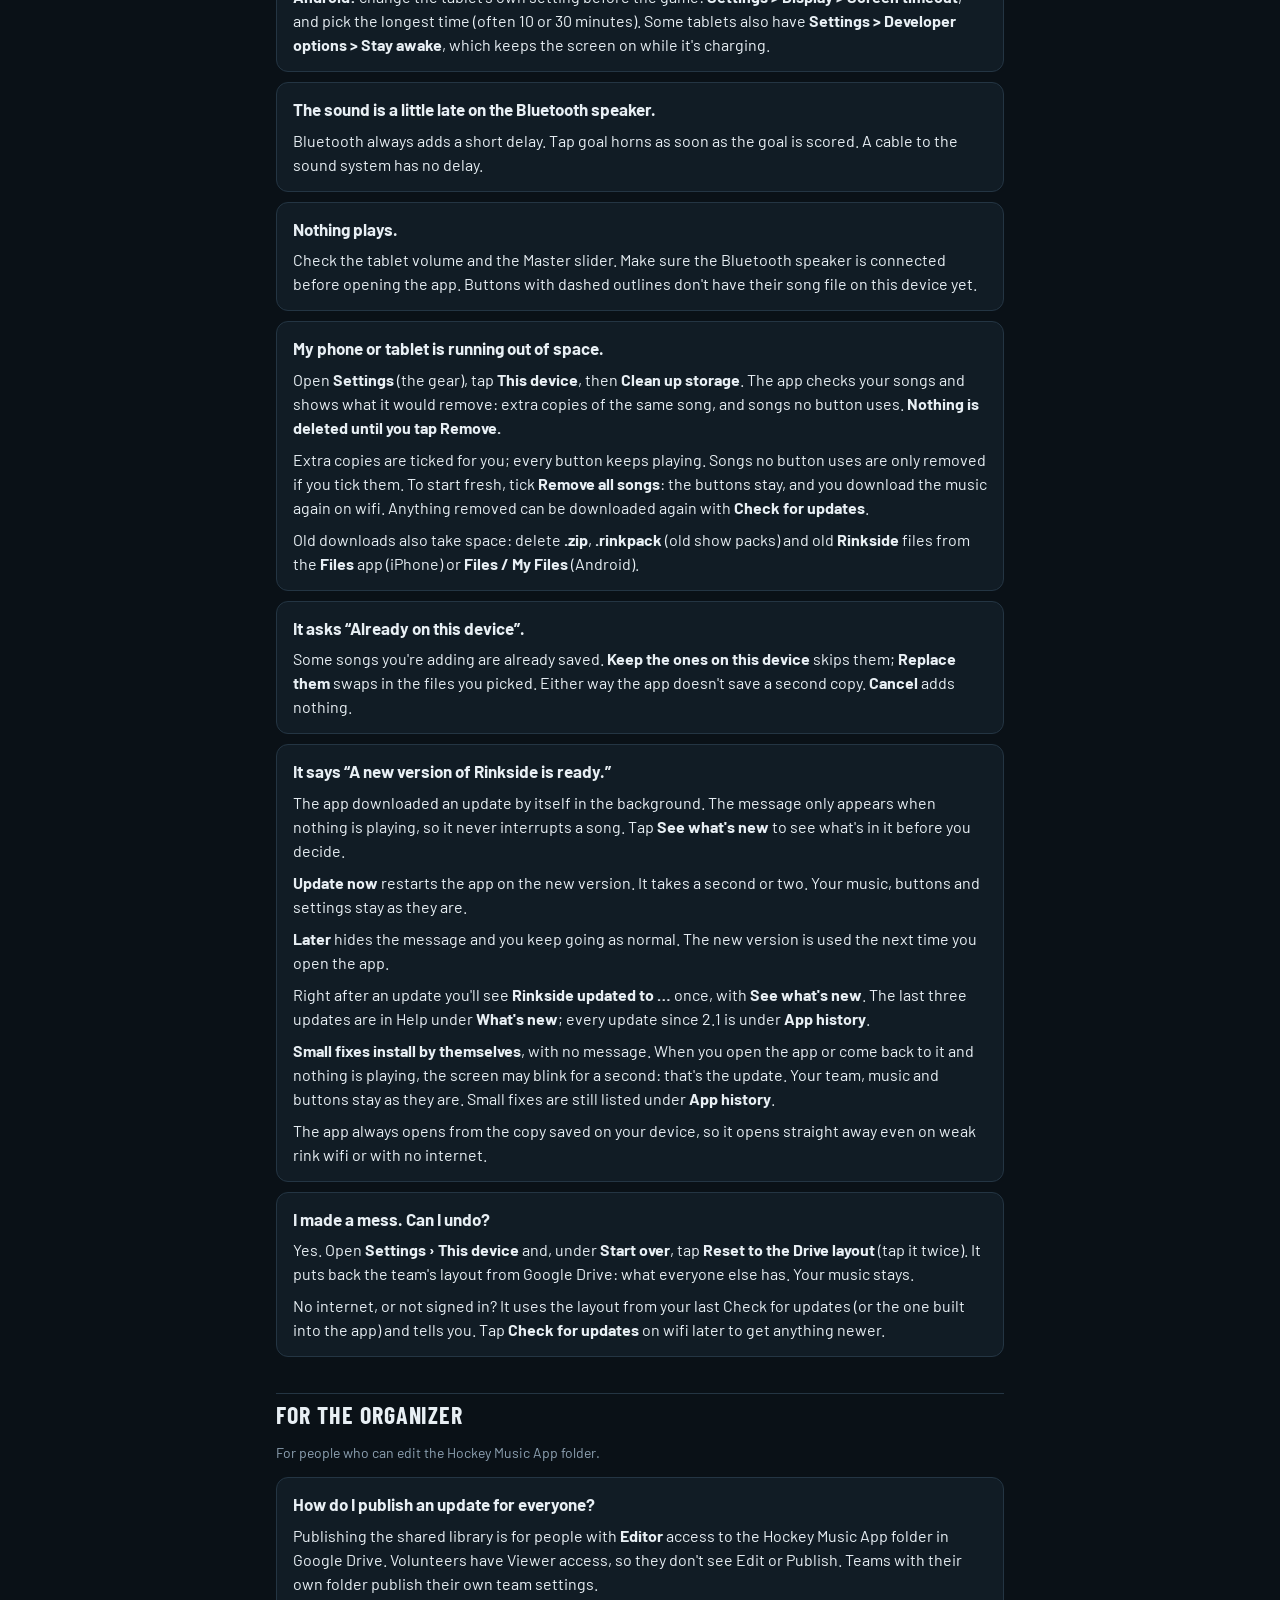
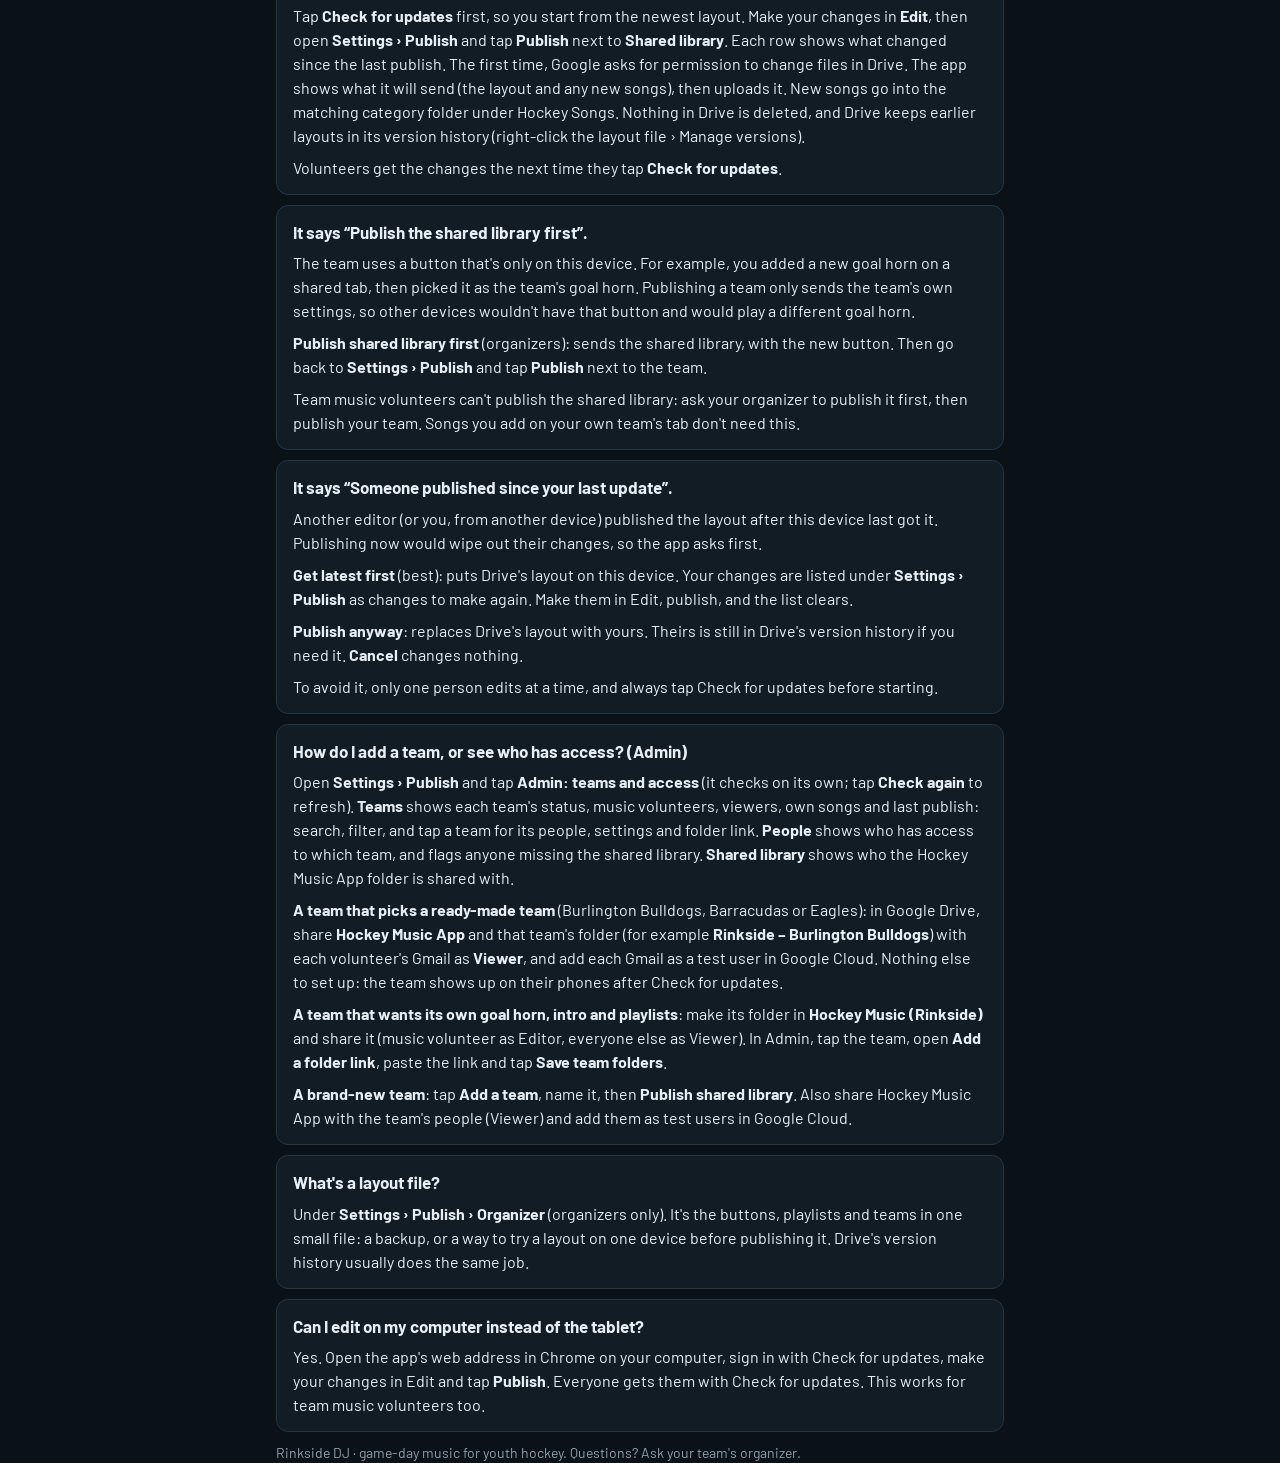
==== commit 53f22ef9: "v3.8.0: Even out volume (measured loudness fix per button; review in Settings › Playback) Co-Authore" ====
--- a/guide/index.html
+++ b/guide/index.html
@@ -37,13 +37,13 @@
 <body>
 <header><div class="wrap"><img src="../icon-192.png" alt=""><div><h1>Rinkside DJ guide</h1><p>Step by step, for iPhone, iPad and Android. Back to the app: close this page.</p></div></div></header>
 <main class="wrap">
-<nav class="toc"><details open><summary>Questions on this page</summary><ul><li><a href="#how-do-i-get-the-music-and-the-newest-songs-and-layout">How do I get the music, and the newest songs and layout?</a></li><li><a href="#the-team-button-shows-the-wrong-teams">The team button shows the wrong teams.</a></li><li><a href="#i-m-my-team-s-music-volunteer-how-do-i-change-our-team">I'm my team's music volunteer. How do I change our team?</a></li><li><a href="#how-do-i-add-a-new-song">How do I add a new song?</a></li><li><a href="#how-do-i-make-a-song-start-at-the-good-part">How do I make a song start at the good part?</a></li><li><a href="#how-do-i-change-or-replace-a-song-on-a-button">How do I change or replace a song on a button?</a></li><li><a href="#how-does-the-game-day-screen-work">How does the Game Day screen work?</a></li><li><a href="#how-do-the-game-day-groups-penalty-icing-work">How do the Game Day groups (Penalty, Icing…) work?</a></li><li><a href="#how-do-i-change-the-goal-horn-or-a-team-s-playlists">How do I change the goal horn or a team's playlists?</a></li><li><a href="#how-do-i-make-or-change-a-playlist">How do I make or change a playlist?</a></li><li><a href="#how-do-i-add-rename-or-reorder-tabs">How do I add, rename or reorder tabs?</a></li><li><a href="#how-do-i-move-a-button-on-its-tab">How do I move a button on its tab?</a></li><li><a href="#how-do-i-move-or-copy-a-button-to-another-tab">How do I move or copy a button to another tab?</a></li><li><a href="#how-does-a-new-volunteer-or-tablet-get-set-up">How does a new volunteer or tablet get set up?</a></li><li><a href="#some-buttons-have-dashed-outlines-and-say-file-not-loaded">Some buttons have dashed outlines and say “File not loaded”.</a></li><li><a href="#how-do-i-put-it-on-the-home-screen-with-the-hockey-icon">How do I put it on the home screen with the hockey icon?</a></li><li><a href="#can-i-use-it-on-an-iphone-or-ipad">Can I use it on an iPhone or iPad?</a></li><li><a href="#the-tablet-screen-turns-off-or-locks-during-the-game">The tablet screen turns off or locks during the game.</a></li><li><a href="#the-sound-is-a-little-late-on-the-bluetooth-speaker">The sound is a little late on the Bluetooth speaker.</a></li><li><a href="#nothing-plays">Nothing plays.</a></li><li><a href="#my-phone-or-tablet-is-running-out-of-space">My phone or tablet is running out of space.</a></li><li><a href="#it-asks-already-on-this-device">It asks “Already on this device”.</a></li><li><a href="#it-says-a-new-version-of-rinkside-is-ready">It says “A new version of Rinkside is ready.”</a></li><li><a href="#i-made-a-mess-can-i-undo">I made a mess. Can I undo?</a></li><li><a href="#how-do-i-publish-an-update-for-everyone">How do I publish an update for everyone?</a></li><li><a href="#it-says-publish-the-shared-library-first">It says “Publish the shared library first”.</a></li><li><a href="#it-says-someone-published-since-your-last-update">It says “Someone published since your last update”.</a></li><li><a href="#how-do-i-add-a-team-or-see-who-has-access-admin">How do I add a team, or see who has access? (Admin)</a></li><li><a href="#what-s-a-layout-file">What's a layout file?</a></li><li><a href="#can-i-edit-on-my-computer-instead-of-the-tablet">Can I edit on my computer instead of the tablet?</a></li></ul></details></nav>
+<nav class="toc"><details open><summary>Questions on this page</summary><ul><li><a href="#how-do-i-get-the-music-and-the-newest-songs-and-layout">How do I get the music, and the newest songs and layout?</a></li><li><a href="#the-team-button-shows-the-wrong-teams">The team button shows the wrong teams.</a></li><li><a href="#i-m-my-team-s-music-volunteer-how-do-i-change-our-team">I'm my team's music volunteer. How do I change our team?</a></li><li><a href="#how-do-i-add-a-new-song">How do I add a new song?</a></li><li><a href="#some-songs-are-much-louder-than-others">Some songs are much louder than others.</a></li><li><a href="#how-do-i-make-a-song-start-at-the-good-part">How do I make a song start at the good part?</a></li><li><a href="#how-do-i-change-or-replace-a-song-on-a-button">How do I change or replace a song on a button?</a></li><li><a href="#how-does-the-game-day-screen-work">How does the Game Day screen work?</a></li><li><a href="#how-do-the-game-day-groups-penalty-icing-work">How do the Game Day groups (Penalty, Icing…) work?</a></li><li><a href="#how-do-i-change-the-goal-horn-or-a-team-s-playlists">How do I change the goal horn or a team's playlists?</a></li><li><a href="#how-do-i-make-or-change-a-playlist">How do I make or change a playlist?</a></li><li><a href="#how-do-i-add-rename-or-reorder-tabs">How do I add, rename or reorder tabs?</a></li><li><a href="#how-do-i-move-a-button-on-its-tab">How do I move a button on its tab?</a></li><li><a href="#how-do-i-move-or-copy-a-button-to-another-tab">How do I move or copy a button to another tab?</a></li><li><a href="#how-does-a-new-volunteer-or-tablet-get-set-up">How does a new volunteer or tablet get set up?</a></li><li><a href="#some-buttons-have-dashed-outlines-and-say-file-not-loaded">Some buttons have dashed outlines and say “File not loaded”.</a></li><li><a href="#how-do-i-put-it-on-the-home-screen-with-the-hockey-icon">How do I put it on the home screen with the hockey icon?</a></li><li><a href="#can-i-use-it-on-an-iphone-or-ipad">Can I use it on an iPhone or iPad?</a></li><li><a href="#the-tablet-screen-turns-off-or-locks-during-the-game">The tablet screen turns off or locks during the game.</a></li><li><a href="#the-sound-is-a-little-late-on-the-bluetooth-speaker">The sound is a little late on the Bluetooth speaker.</a></li><li><a href="#nothing-plays">Nothing plays.</a></li><li><a href="#my-phone-or-tablet-is-running-out-of-space">My phone or tablet is running out of space.</a></li><li><a href="#it-asks-already-on-this-device">It asks “Already on this device”.</a></li><li><a href="#it-says-a-new-version-of-rinkside-is-ready">It says “A new version of Rinkside is ready.”</a></li><li><a href="#i-made-a-mess-can-i-undo">I made a mess. Can I undo?</a></li><li><a href="#how-do-i-publish-an-update-for-everyone">How do I publish an update for everyone?</a></li><li><a href="#it-says-publish-the-shared-library-first">It says “Publish the shared library first”.</a></li><li><a href="#it-says-someone-published-since-your-last-update">It says “Someone published since your last update”.</a></li><li><a href="#how-do-i-add-a-team-or-see-who-has-access-admin">How do I add a team, or see who has access? (Admin)</a></li><li><a href="#what-s-a-layout-file">What's a layout file?</a></li><li><a href="#can-i-edit-on-my-computer-instead-of-the-tablet">Can I edit on my computer instead of the tablet?</a></li></ul></details></nav>
 <h2 id="settings-at-a-glance">Settings at a glance</h2>
 <p>Tap the gear at the top. Settings has four tabs:</p>
 <ul class="steps">
 <li><b>Updates</b>: <b>Download all music</b> the first time, then <b>Check for updates</b> before each game, on wifi. <b>Switch Google account</b> is here too: if you have more than one role (say, organizer on one account and a team's music volunteer on another), tap it, pick the account, then tap <b>Check for updates</b> to get that account's teams, Edit and Publish. The music on the device stays.</li>
 <li><b>Publish</b> (organizers and team music volunteers only): one row for each place you can publish to, with what changed since the last publish. Organizers also find <b>Admin</b> and the layout file here.</li>
-<li><b>Playback</b>: fade-out length, playlist crossfade, and skipping songs already played this game.</li>
+<li><b>Playback</b>: fade-out length, playlist crossfade, skipping songs already played this game, and <b>Even out song volume</b> (on unless you turn it off). Organizers and team music volunteers also see <b>Review song volume</b> here.</li>
 <li><b>This device</b>: your teams (and <b>Teams on this device</b>, to shorten the team list), the music on this device and <b>Clean up storage</b>, and <b>Start over</b>.</li>
 </ul>
 <h2 id="running-a-game-volunteers">Running a game (volunteers)</h2>
@@ -83,6 +83,19 @@
       <p>Unlock, tap <b>Edit</b>, open the tab you want, and tap <b>Add songs</b>. Pick one or more MP3 files. Each file becomes a button named after the file. Tap the new button to rename it, set its colour and set its start point. Tap <b>Done</b> at the top when you're finished.</p>
       <p><b>Or put the song in Google Drive</b> (organizers and team music volunteers). Drop the MP3 into the right folder: a category folder in <b>Hockey Songs</b> (for example <b>In Game Action</b>), or your team's own folder. Then, on your phone or tablet, tap <b>Settings › Check for updates</b>. The app downloads the song and offers to <b>make buttons for new songs</b>: leave it ticked and tap <b>Download now</b>. Each new song gets a button at the end of the tab with the same name as its folder (a folder with no matching tab gets a new tab). Move or rename the buttons in Edit if you like, then open <b>Settings › Publish</b> so everyone gets them.</p>
       <p>Only songs that are new since your last Check for updates get buttons, and only on the device of someone who can change that folder. Songs that were already in Drive without a button stay that way.</p></section>
+    <section id="some-songs-are-much-louder-than-others"><h3>Some songs are much louder than others.</h3>
+      <p>Rinkside can <b>even out the volume</b>: it listens to each song once, works out how loud it really sounds, and saves a small fix on its button. Loud songs are turned down and quiet ones turned up, so they all play at about the same level on every phone and tablet. The music files in Drive aren't changed. A quiet song is only turned up as far as it can go without distorting, and goal horns and sounds shorter than 15 seconds (whistle stingers, effects) are left as they are.</p>
+      <p><b>New songs</b> are evened out by themselves when you add them in Edit, or when Check for updates makes buttons for new songs from Drive. A message says “Evened out the volume of 3 new songs”. Publish as usual so the volunteers get it.</p>
+      <p><b>Songs already in the app (do this once):</b></p>
+      <ol class="steps">
+        <li>On wifi, tap <b>Settings › Check for updates</b> so the songs are on your device.</li>
+        <li>Tap <b>Settings › Playback › Review song volume</b>.</li>
+        <li>Tap <b>Measure</b>. It takes about a second per song: keep the app open and the screen on until it says Done.</li>
+        <li>Look down the list (loudest first). Each song says what will happen, like “Turned down (−4 dB)” or “About right: not changed”. Untick any song you'd rather leave exactly as it is. Tick a goal horn or short sound if you want it evened out too.</li>
+        <li>Tap <b>Apply</b>, then <b>Settings › Publish</b>. Your Publish list shows one line: “Evened out the volume of 48 songs”.</li>
+      </ol>
+      <p><b>Fine-tuning one song:</b> in Edit, tap its button. Under <b>Even out volume</b> it says what was done. Untick <b>Even out this button</b> to play it exactly as the file is, or tap <b>Measure again</b>. The <b>Volume</b> slider is your own adjustment on top. Changing the start or stop point measures that part again by itself.</p>
+      <p>Each volunteer can turn it off on their own device with <b>Settings › Playback › Even out song volume</b>, for example to compare. You only see the songs you're allowed to change (team music volunteers: their team's songs).</p></section>
     <section id="how-do-i-make-a-song-start-at-the-good-part"><h3>How do I make a song start at the good part?</h3>
       <p>In Edit, tap the button, then <b>Play from 0:00</b>. When the part you want hits, tap <b>Set start here</b>. Tap <b>Listen from start point</b> to check it. For a short clip, also tap <b>Set stop here</b> where it should end. You can type exact seconds instead.</p></section>
     <section id="how-do-i-change-or-replace-a-song-on-a-button"><h3>How do I change or replace a song on a button?</h3>
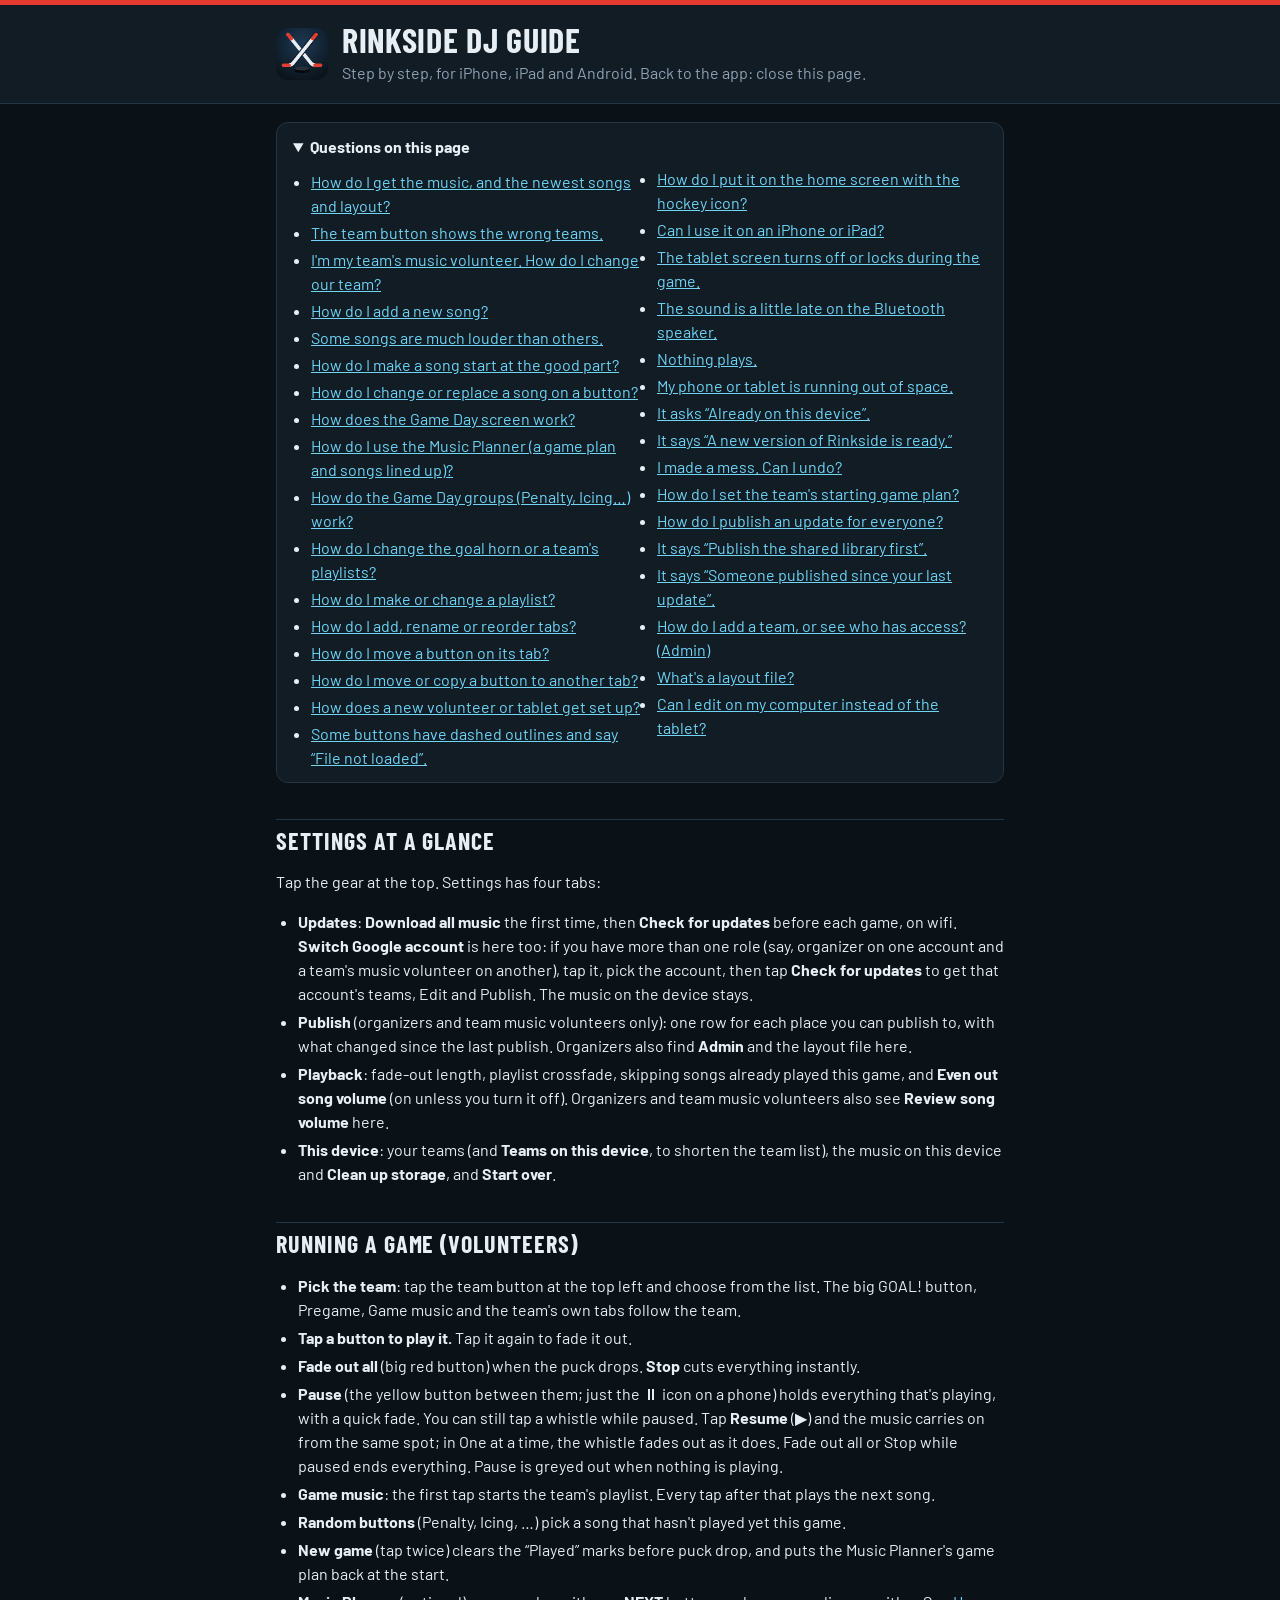
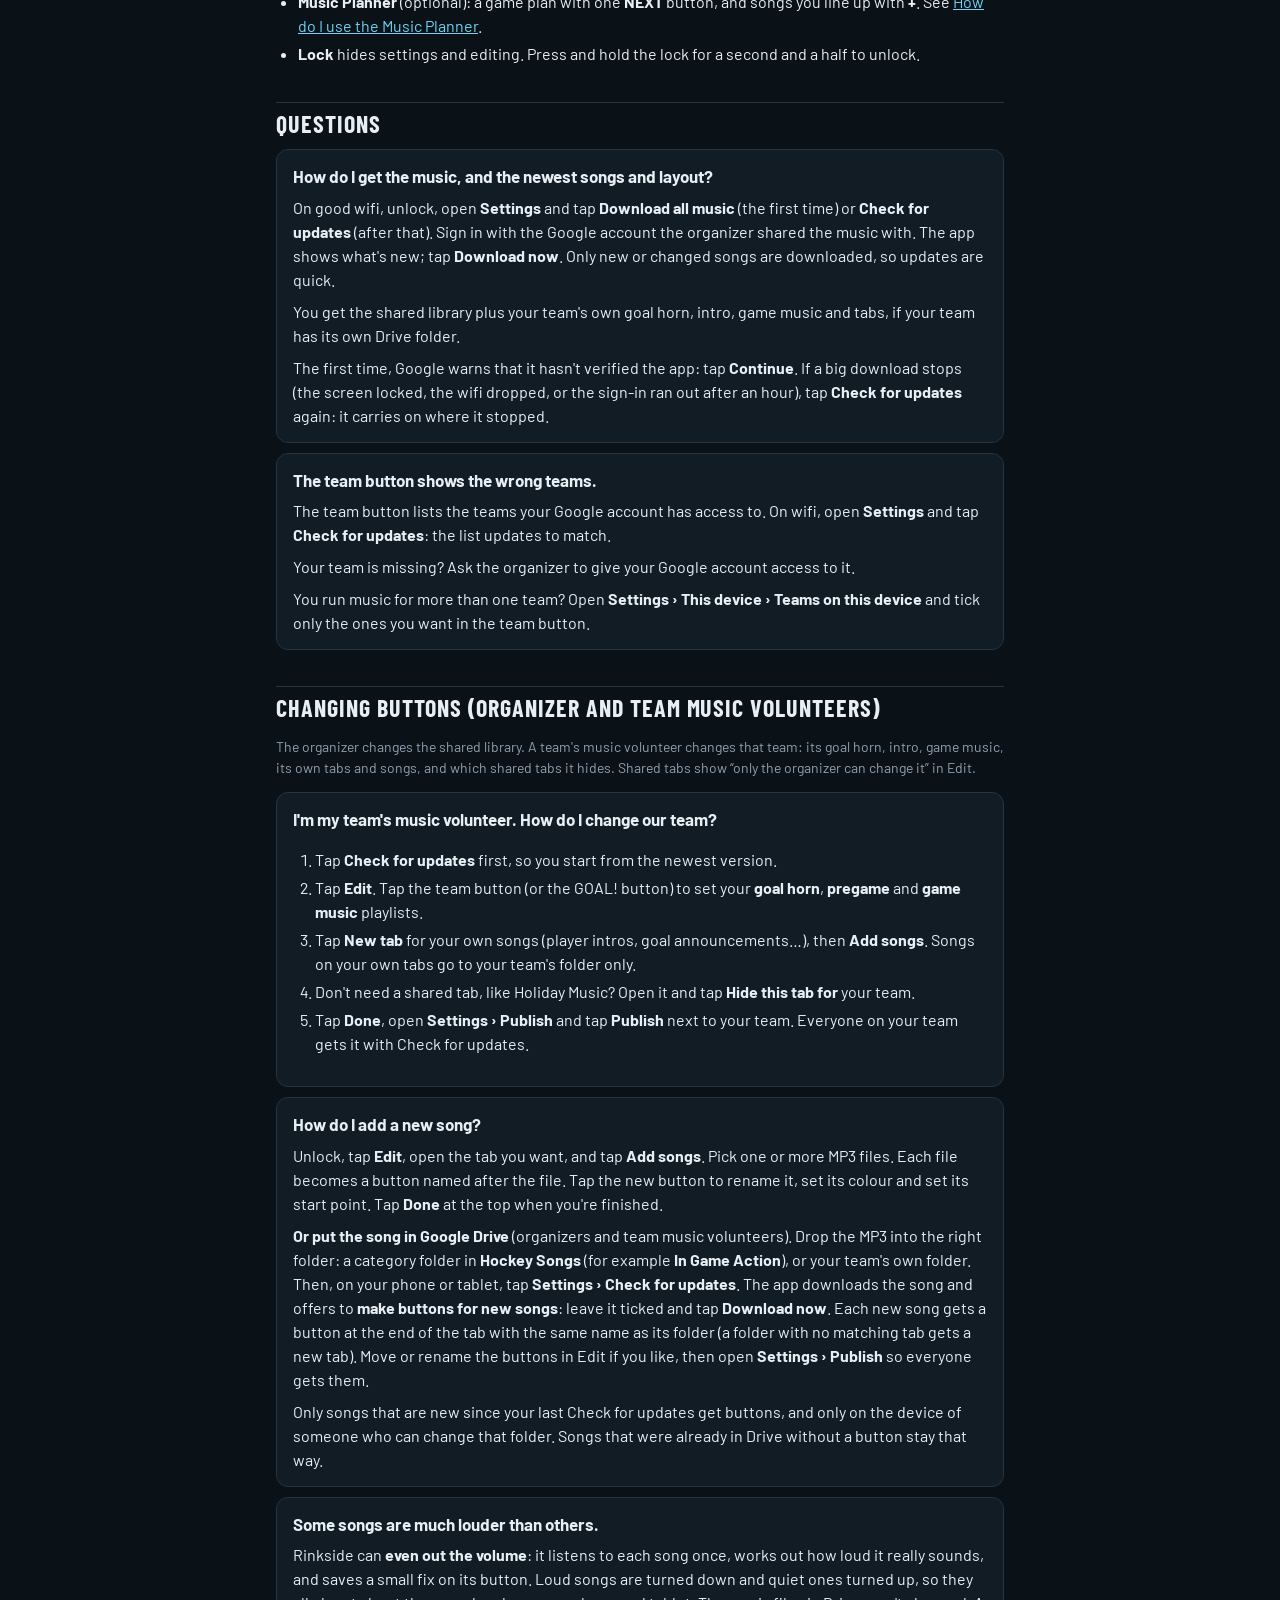
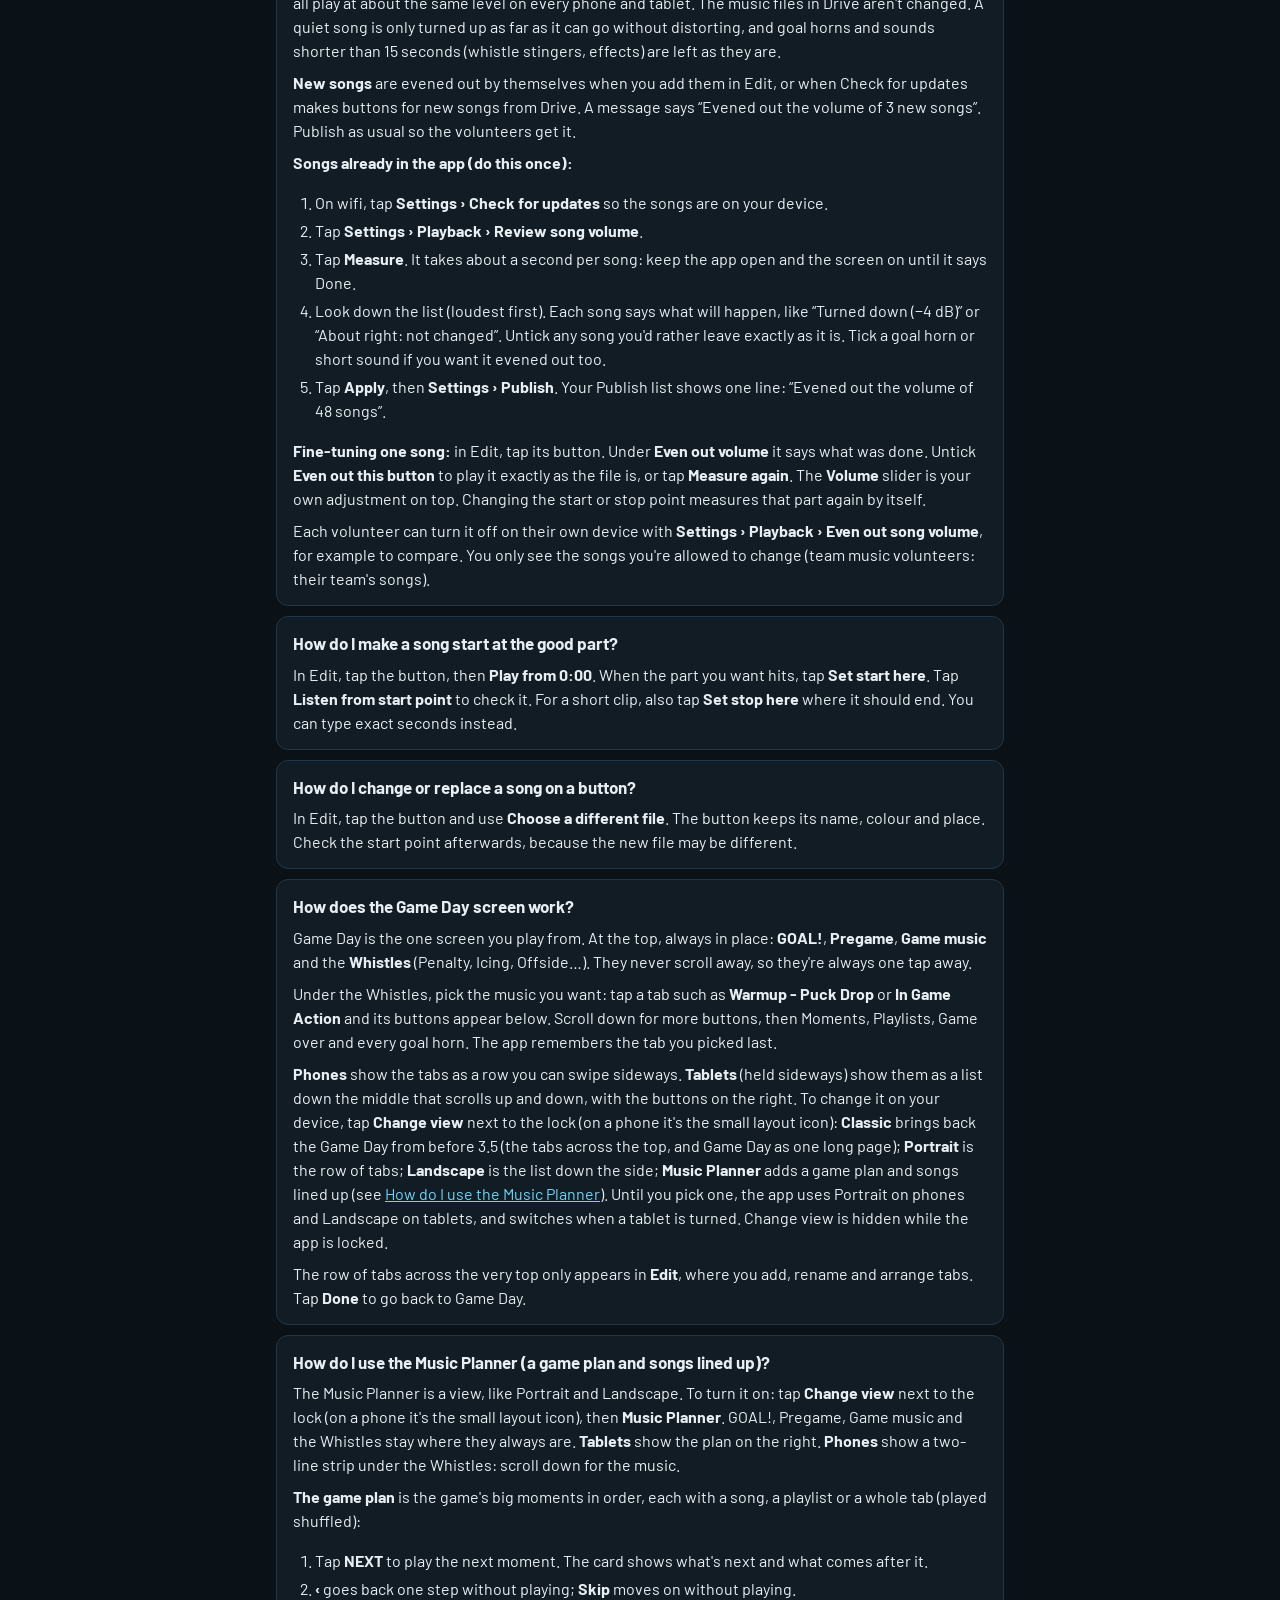
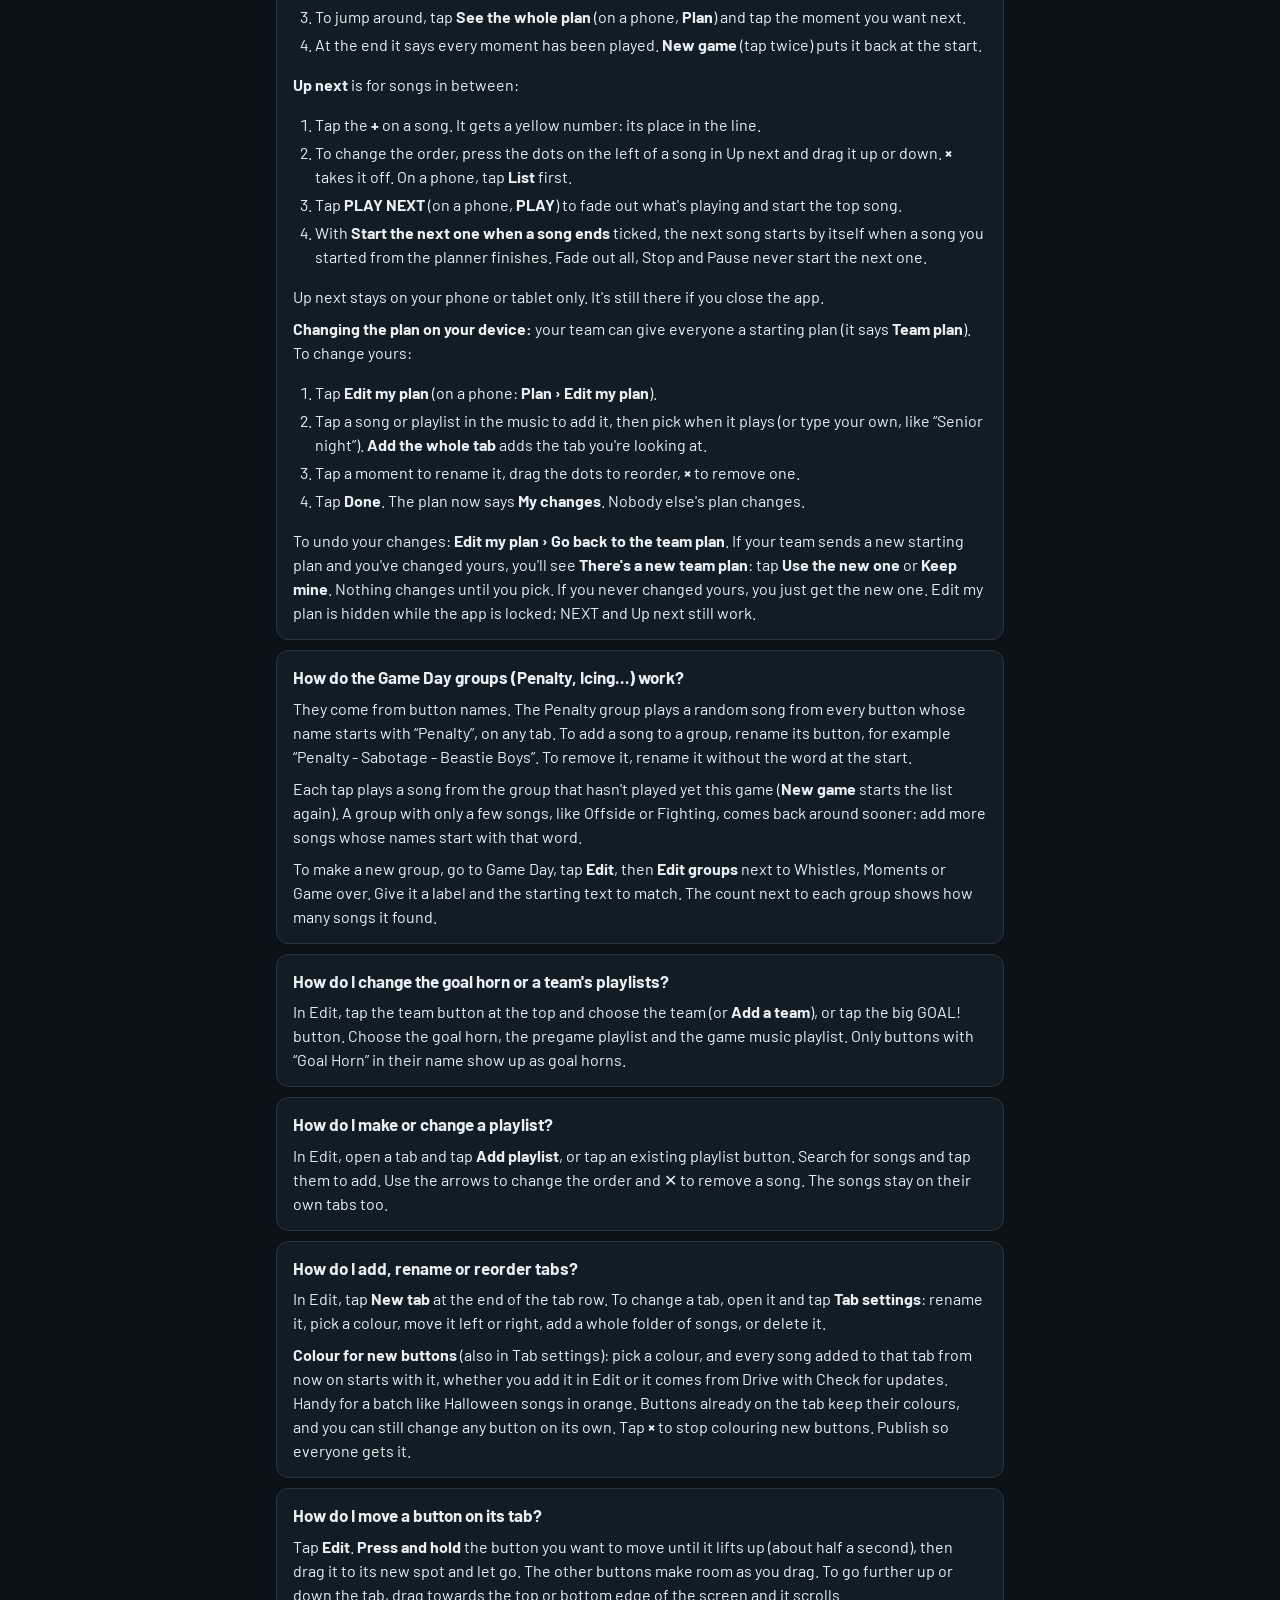
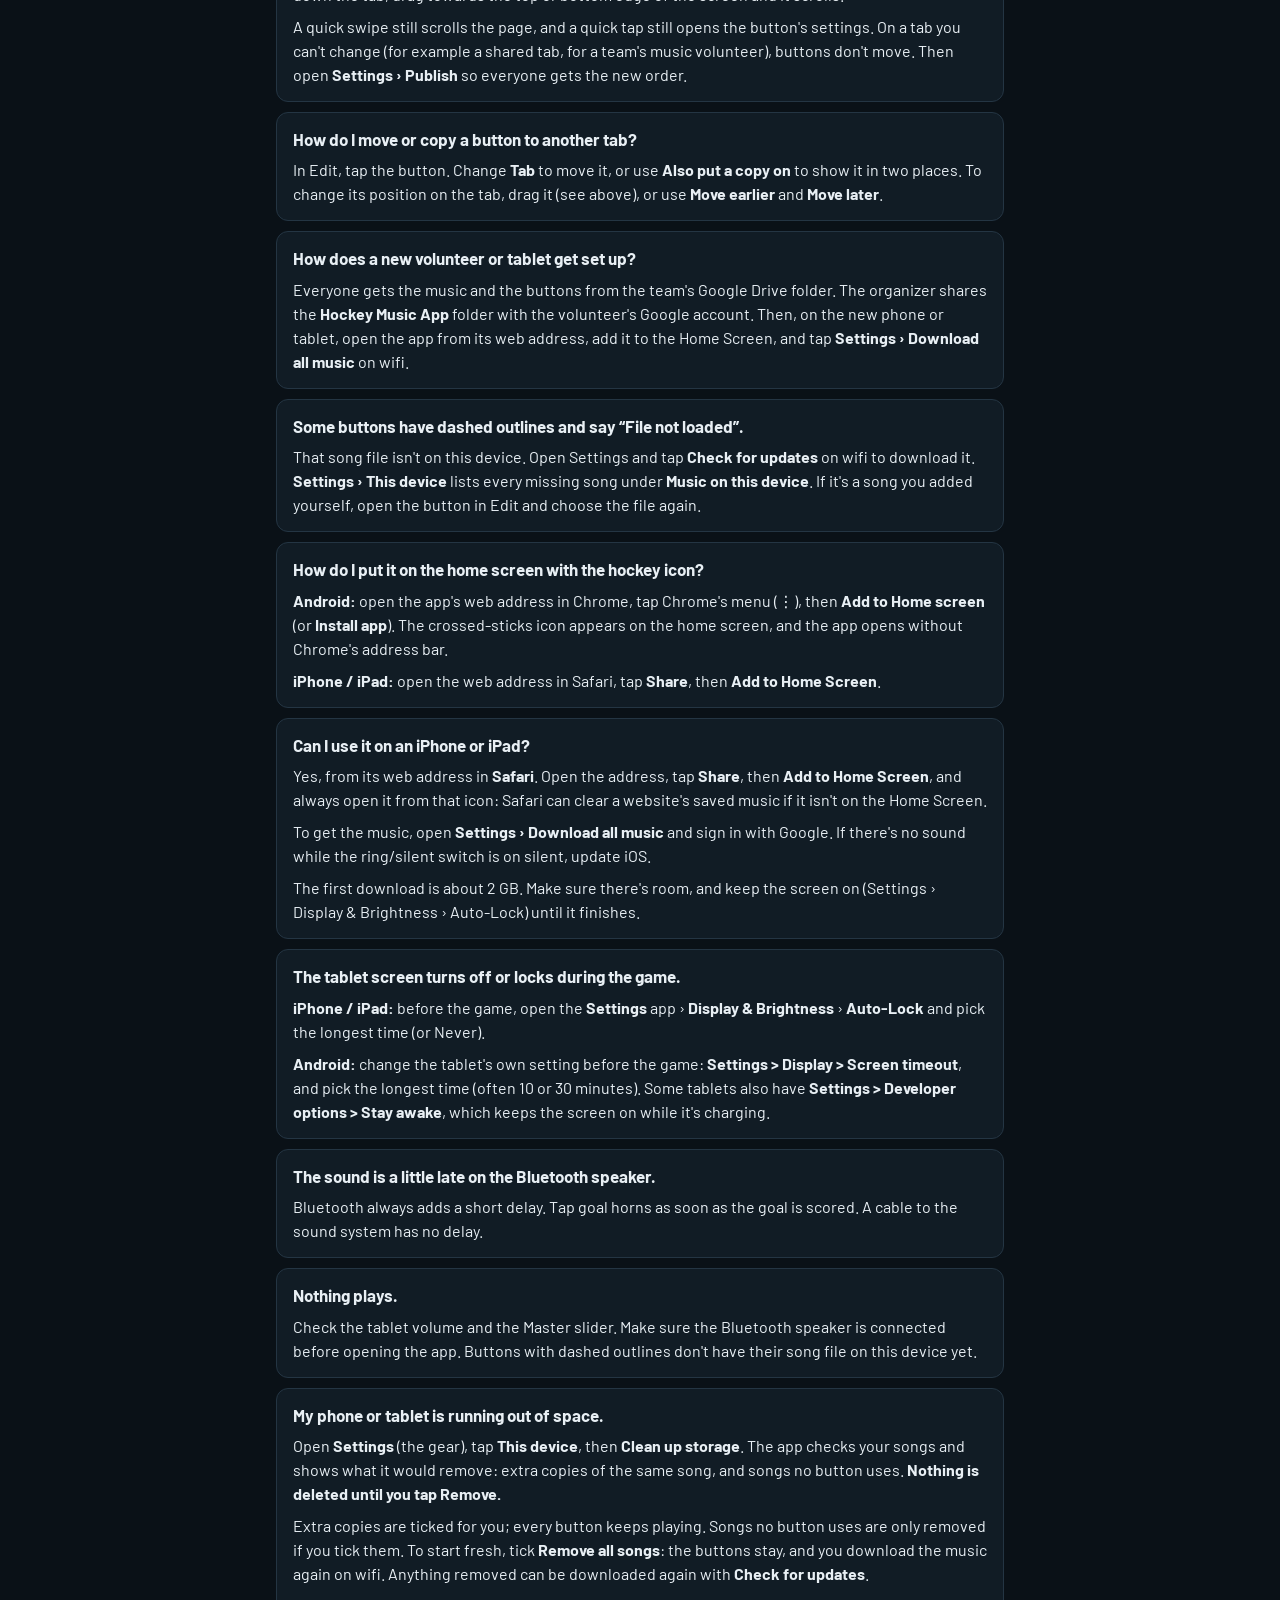
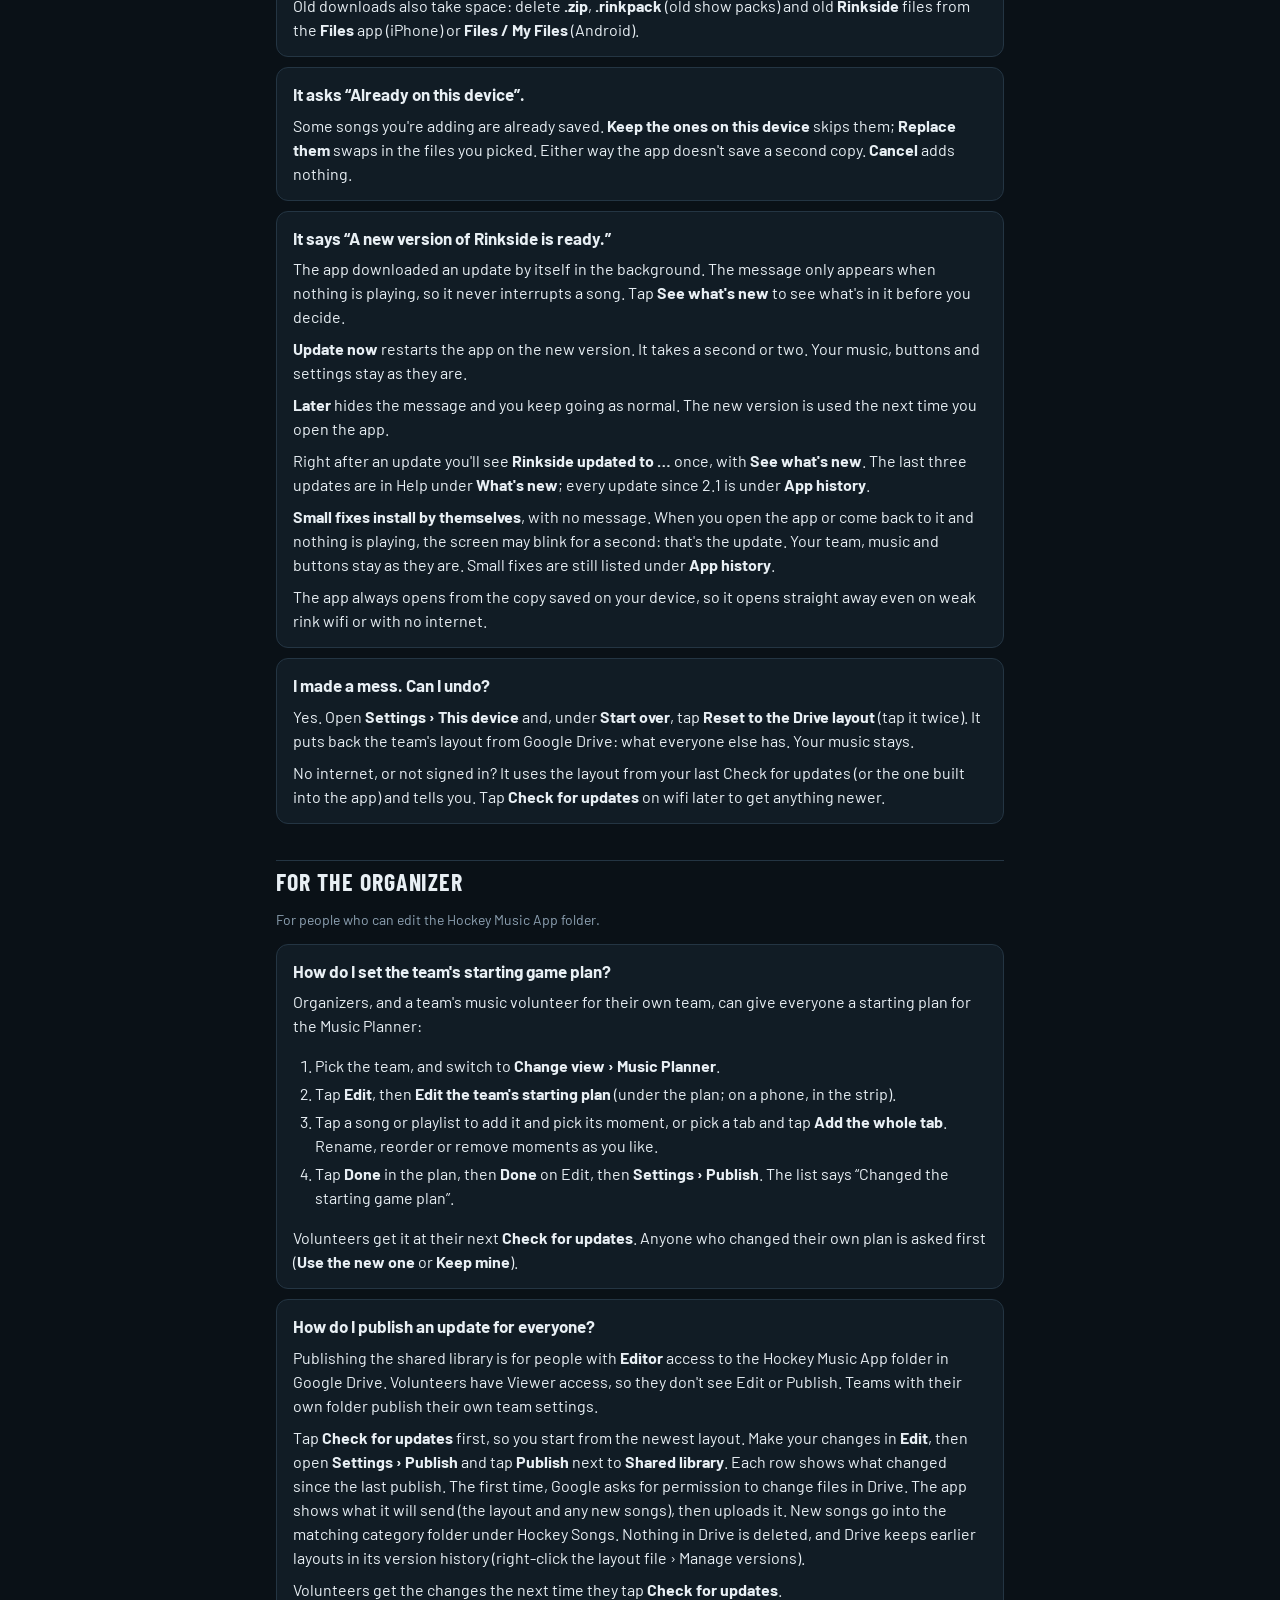
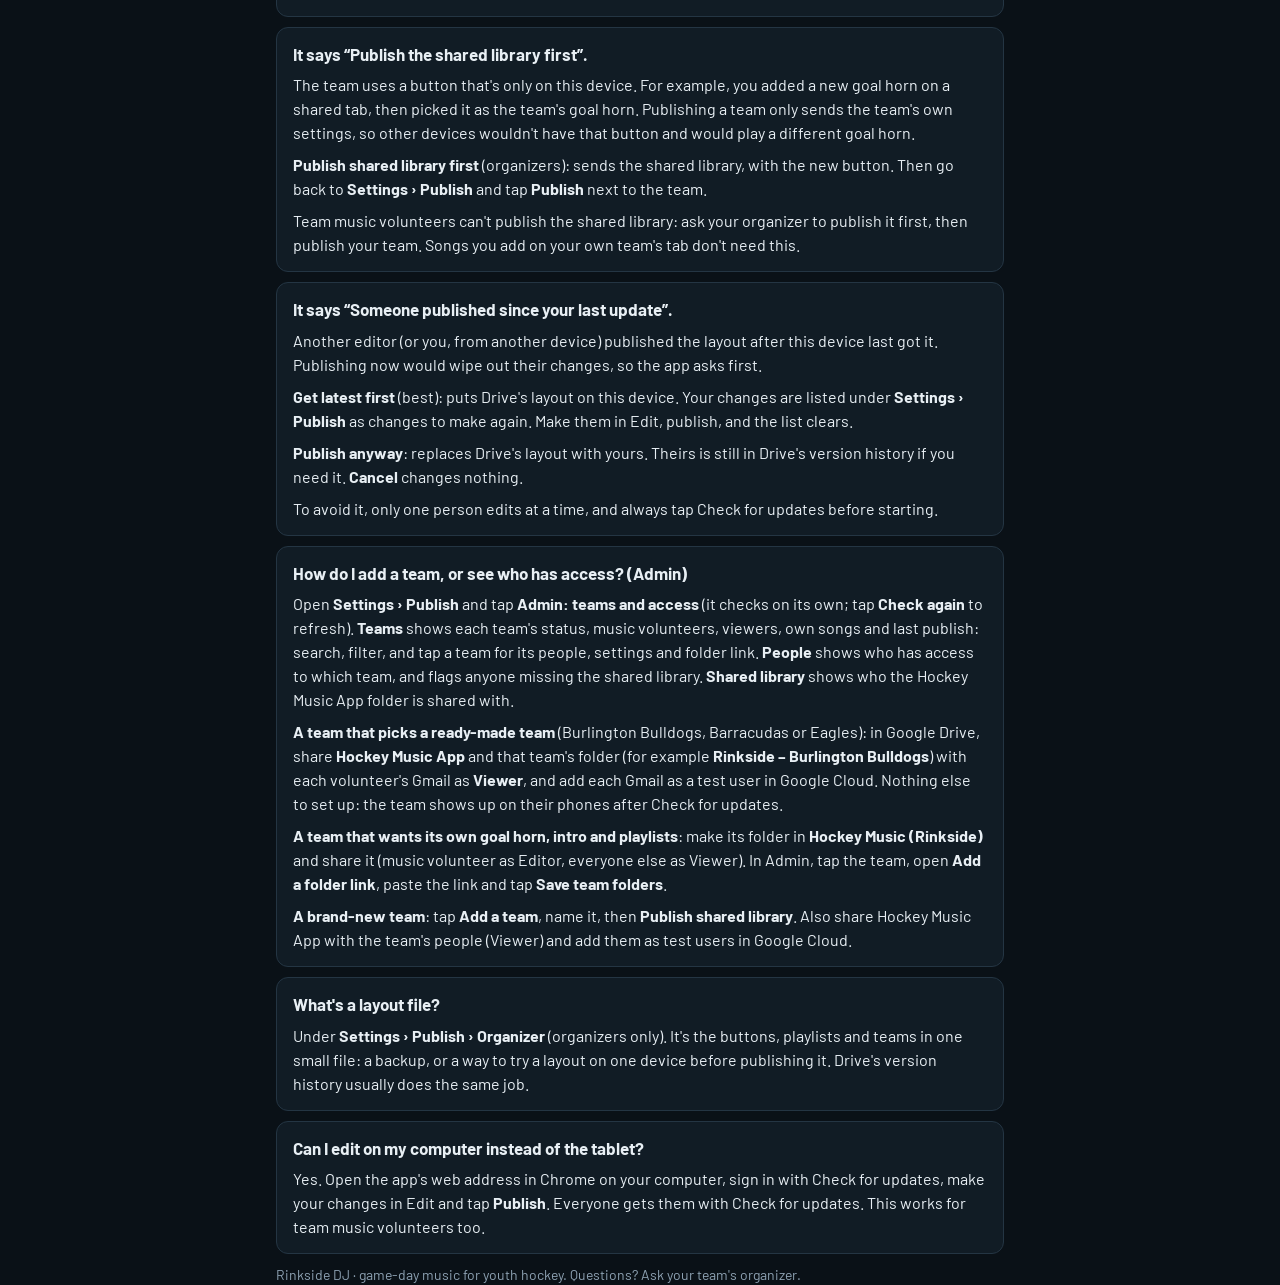
==== commit 7f059508: "v3.9.0: Music Planner view (game plan with NEXT + Up next), team starting plan, personal plans - Cha" ====
--- a/guide/index.html
+++ b/guide/index.html
@@ -37,7 +37,7 @@
 <body>
 <header><div class="wrap"><img src="../icon-192.png" alt=""><div><h1>Rinkside DJ guide</h1><p>Step by step, for iPhone, iPad and Android. Back to the app: close this page.</p></div></div></header>
 <main class="wrap">
-<nav class="toc"><details open><summary>Questions on this page</summary><ul><li><a href="#how-do-i-get-the-music-and-the-newest-songs-and-layout">How do I get the music, and the newest songs and layout?</a></li><li><a href="#the-team-button-shows-the-wrong-teams">The team button shows the wrong teams.</a></li><li><a href="#i-m-my-team-s-music-volunteer-how-do-i-change-our-team">I'm my team's music volunteer. How do I change our team?</a></li><li><a href="#how-do-i-add-a-new-song">How do I add a new song?</a></li><li><a href="#some-songs-are-much-louder-than-others">Some songs are much louder than others.</a></li><li><a href="#how-do-i-make-a-song-start-at-the-good-part">How do I make a song start at the good part?</a></li><li><a href="#how-do-i-change-or-replace-a-song-on-a-button">How do I change or replace a song on a button?</a></li><li><a href="#how-does-the-game-day-screen-work">How does the Game Day screen work?</a></li><li><a href="#how-do-the-game-day-groups-penalty-icing-work">How do the Game Day groups (Penalty, Icing…) work?</a></li><li><a href="#how-do-i-change-the-goal-horn-or-a-team-s-playlists">How do I change the goal horn or a team's playlists?</a></li><li><a href="#how-do-i-make-or-change-a-playlist">How do I make or change a playlist?</a></li><li><a href="#how-do-i-add-rename-or-reorder-tabs">How do I add, rename or reorder tabs?</a></li><li><a href="#how-do-i-move-a-button-on-its-tab">How do I move a button on its tab?</a></li><li><a href="#how-do-i-move-or-copy-a-button-to-another-tab">How do I move or copy a button to another tab?</a></li><li><a href="#how-does-a-new-volunteer-or-tablet-get-set-up">How does a new volunteer or tablet get set up?</a></li><li><a href="#some-buttons-have-dashed-outlines-and-say-file-not-loaded">Some buttons have dashed outlines and say “File not loaded”.</a></li><li><a href="#how-do-i-put-it-on-the-home-screen-with-the-hockey-icon">How do I put it on the home screen with the hockey icon?</a></li><li><a href="#can-i-use-it-on-an-iphone-or-ipad">Can I use it on an iPhone or iPad?</a></li><li><a href="#the-tablet-screen-turns-off-or-locks-during-the-game">The tablet screen turns off or locks during the game.</a></li><li><a href="#the-sound-is-a-little-late-on-the-bluetooth-speaker">The sound is a little late on the Bluetooth speaker.</a></li><li><a href="#nothing-plays">Nothing plays.</a></li><li><a href="#my-phone-or-tablet-is-running-out-of-space">My phone or tablet is running out of space.</a></li><li><a href="#it-asks-already-on-this-device">It asks “Already on this device”.</a></li><li><a href="#it-says-a-new-version-of-rinkside-is-ready">It says “A new version of Rinkside is ready.”</a></li><li><a href="#i-made-a-mess-can-i-undo">I made a mess. Can I undo?</a></li><li><a href="#how-do-i-publish-an-update-for-everyone">How do I publish an update for everyone?</a></li><li><a href="#it-says-publish-the-shared-library-first">It says “Publish the shared library first”.</a></li><li><a href="#it-says-someone-published-since-your-last-update">It says “Someone published since your last update”.</a></li><li><a href="#how-do-i-add-a-team-or-see-who-has-access-admin">How do I add a team, or see who has access? (Admin)</a></li><li><a href="#what-s-a-layout-file">What's a layout file?</a></li><li><a href="#can-i-edit-on-my-computer-instead-of-the-tablet">Can I edit on my computer instead of the tablet?</a></li></ul></details></nav>
+<nav class="toc"><details open><summary>Questions on this page</summary><ul><li><a href="#how-do-i-get-the-music-and-the-newest-songs-and-layout">How do I get the music, and the newest songs and layout?</a></li><li><a href="#the-team-button-shows-the-wrong-teams">The team button shows the wrong teams.</a></li><li><a href="#i-m-my-team-s-music-volunteer-how-do-i-change-our-team">I'm my team's music volunteer. How do I change our team?</a></li><li><a href="#how-do-i-add-a-new-song">How do I add a new song?</a></li><li><a href="#some-songs-are-much-louder-than-others">Some songs are much louder than others.</a></li><li><a href="#how-do-i-make-a-song-start-at-the-good-part">How do I make a song start at the good part?</a></li><li><a href="#how-do-i-change-or-replace-a-song-on-a-button">How do I change or replace a song on a button?</a></li><li><a href="#how-does-the-game-day-screen-work">How does the Game Day screen work?</a></li><li><a href="#how-do-i-use-the-music-planner">How do I use the Music Planner (a game plan and songs lined up)?</a></li><li><a href="#how-do-the-game-day-groups-penalty-icing-work">How do the Game Day groups (Penalty, Icing…) work?</a></li><li><a href="#how-do-i-change-the-goal-horn-or-a-team-s-playlists">How do I change the goal horn or a team's playlists?</a></li><li><a href="#how-do-i-make-or-change-a-playlist">How do I make or change a playlist?</a></li><li><a href="#how-do-i-add-rename-or-reorder-tabs">How do I add, rename or reorder tabs?</a></li><li><a href="#how-do-i-move-a-button-on-its-tab">How do I move a button on its tab?</a></li><li><a href="#how-do-i-move-or-copy-a-button-to-another-tab">How do I move or copy a button to another tab?</a></li><li><a href="#how-does-a-new-volunteer-or-tablet-get-set-up">How does a new volunteer or tablet get set up?</a></li><li><a href="#some-buttons-have-dashed-outlines-and-say-file-not-loaded">Some buttons have dashed outlines and say “File not loaded”.</a></li><li><a href="#how-do-i-put-it-on-the-home-screen-with-the-hockey-icon">How do I put it on the home screen with the hockey icon?</a></li><li><a href="#can-i-use-it-on-an-iphone-or-ipad">Can I use it on an iPhone or iPad?</a></li><li><a href="#the-tablet-screen-turns-off-or-locks-during-the-game">The tablet screen turns off or locks during the game.</a></li><li><a href="#the-sound-is-a-little-late-on-the-bluetooth-speaker">The sound is a little late on the Bluetooth speaker.</a></li><li><a href="#nothing-plays">Nothing plays.</a></li><li><a href="#my-phone-or-tablet-is-running-out-of-space">My phone or tablet is running out of space.</a></li><li><a href="#it-asks-already-on-this-device">It asks “Already on this device”.</a></li><li><a href="#it-says-a-new-version-of-rinkside-is-ready">It says “A new version of Rinkside is ready.”</a></li><li><a href="#i-made-a-mess-can-i-undo">I made a mess. Can I undo?</a></li><li><a href="#how-do-i-set-the-team-s-starting-game-plan">How do I set the team's starting game plan?</a></li><li><a href="#how-do-i-publish-an-update-for-everyone">How do I publish an update for everyone?</a></li><li><a href="#it-says-publish-the-shared-library-first">It says “Publish the shared library first”.</a></li><li><a href="#it-says-someone-published-since-your-last-update">It says “Someone published since your last update”.</a></li><li><a href="#how-do-i-add-a-team-or-see-who-has-access-admin">How do I add a team, or see who has access? (Admin)</a></li><li><a href="#what-s-a-layout-file">What's a layout file?</a></li><li><a href="#can-i-edit-on-my-computer-instead-of-the-tablet">Can I edit on my computer instead of the tablet?</a></li></ul></details></nav>
 <h2 id="settings-at-a-glance">Settings at a glance</h2>
 <p>Tap the gear at the top. Settings has four tabs:</p>
 <ul class="steps">
@@ -54,7 +54,8 @@
       <li><b>Pause</b> (the yellow button between them; just the ⏸ icon on a phone) holds everything that's playing, with a quick fade. You can still tap a whistle while paused. Tap <b>Resume</b> (▶) and the music carries on from the same spot; in One at a time, the whistle fades out as it does. Fade out all or Stop while paused ends everything. Pause is greyed out when nothing is playing.</li>
       <li><b>Game music</b>: the first tap starts the team's playlist. Every tap after that plays the next song.</li>
       <li><b>Random buttons</b> (Penalty, Icing, …) pick a song that hasn't played yet this game.</li>
-      <li><b>New game</b> (tap twice) clears the “Played” marks before puck drop.</li>
+      <li><b>New game</b> (tap twice) clears the “Played” marks before puck drop, and puts the Music Planner's game plan back at the start.</li>
+      <li><b>Music Planner</b> (optional): a game plan with one <b>NEXT</b> button, and songs you line up with <b>+</b>. See <a href="#how-do-i-use-the-music-planner">How do I use the Music Planner</a>.</li>
       <li><b>Lock</b> hides settings and editing. Press and hold the lock for a second and a half to unlock.</li>
     </ul>
 
@@ -103,8 +104,33 @@
     <section id="how-does-the-game-day-screen-work"><h3>How does the Game Day screen work?</h3>
       <p>Game Day is the one screen you play from. At the top, always in place: <b>GOAL!</b>, <b>Pregame</b>, <b>Game music</b> and the <b>Whistles</b> (Penalty, Icing, Offside…). They never scroll away, so they're always one tap away.</p>
       <p>Under the Whistles, pick the music you want: tap a tab such as <b>Warmup - Puck Drop</b> or <b>In Game Action</b> and its buttons appear below. Scroll down for more buttons, then Moments, Playlists, Game over and every goal horn. The app remembers the tab you picked last.</p>
-      <p><b>Phones</b> show the tabs as a row you can swipe sideways. <b>Tablets</b> (held sideways) show them as a list down the middle that scrolls up and down, with the buttons on the right. To change it on your device, tap <b>Change view</b> next to the lock (on a phone it's the small layout icon): <b>Classic</b> brings back the Game Day from before 3.5 (the tabs across the top, and Game Day as one long page); <b>Portrait</b> is the row of tabs; <b>Landscape</b> is the list down the side; <b>Default</b> picks Portrait on phones and Landscape on tablets, and switches when a tablet is turned. Change view is hidden while the app is locked.</p>
+      <p><b>Phones</b> show the tabs as a row you can swipe sideways. <b>Tablets</b> (held sideways) show them as a list down the middle that scrolls up and down, with the buttons on the right. To change it on your device, tap <b>Change view</b> next to the lock (on a phone it's the small layout icon): <b>Classic</b> brings back the Game Day from before 3.5 (the tabs across the top, and Game Day as one long page); <b>Portrait</b> is the row of tabs; <b>Landscape</b> is the list down the side; <b>Music Planner</b> adds a game plan and songs lined up (see <a href="#how-do-i-use-the-music-planner">How do I use the Music Planner</a>). Until you pick one, the app uses Portrait on phones and Landscape on tablets, and switches when a tablet is turned. Change view is hidden while the app is locked.</p>
       <p>The row of tabs across the very top only appears in <b>Edit</b>, where you add, rename and arrange tabs. Tap <b>Done</b> to go back to Game Day.</p></section>
+    <section id="how-do-i-use-the-music-planner"><h3>How do I use the Music Planner (a game plan and songs lined up)?</h3>
+      <p>The Music Planner is a view, like Portrait and Landscape. To turn it on: tap <b>Change view</b> next to the lock (on a phone it's the small layout icon), then <b>Music Planner</b>. GOAL!, Pregame, Game music and the Whistles stay where they always are. <b>Tablets</b> show the plan on the right. <b>Phones</b> show a two-line strip under the Whistles: scroll down for the music.</p>
+      <p><b>The game plan</b> is the game's big moments in order, each with a song, a playlist or a whole tab (played shuffled):</p>
+      <ol class="steps">
+        <li>Tap <b>NEXT</b> to play the next moment. The card shows what's next and what comes after it.</li>
+        <li><b>‹</b> goes back one step without playing; <b>Skip</b> moves on without playing.</li>
+        <li>To jump around, tap <b>See the whole plan</b> (on a phone, <b>Plan</b>) and tap the moment you want next.</li>
+        <li>At the end it says every moment has been played. <b>New game</b> (tap twice) puts it back at the start.</li>
+      </ol>
+      <p><b>Up next</b> is for songs in between:</p>
+      <ol class="steps">
+        <li>Tap the <b>+</b> on a song. It gets a yellow number: its place in the line.</li>
+        <li>To change the order, press the dots on the left of a song in Up next and drag it up or down. <b>×</b> takes it off. On a phone, tap <b>List</b> first.</li>
+        <li>Tap <b>PLAY NEXT</b> (on a phone, <b>PLAY</b>) to fade out what's playing and start the top song.</li>
+        <li>With <b>Start the next one when a song ends</b> ticked, the next song starts by itself when a song you started from the planner finishes. Fade out all, Stop and Pause never start the next one.</li>
+      </ol>
+      <p>Up next stays on your phone or tablet only. It's still there if you close the app.</p>
+      <p><b>Changing the plan on your device:</b> your team can give everyone a starting plan (it says <b>Team plan</b>). To change yours:</p>
+      <ol class="steps">
+        <li>Tap <b>Edit my plan</b> (on a phone: <b>Plan › Edit my plan</b>).</li>
+        <li>Tap a song or playlist in the music to add it, then pick when it plays (or type your own, like “Senior night”). <b>Add the whole tab</b> adds the tab you're looking at.</li>
+        <li>Tap a moment to rename it, drag the dots to reorder, <b>×</b> to remove one.</li>
+        <li>Tap <b>Done</b>. The plan now says <b>My changes</b>. Nobody else's plan changes.</li>
+      </ol>
+      <p>To undo your changes: <b>Edit my plan › Go back to the team plan</b>. If your team sends a new starting plan and you've changed yours, you'll see <b>There's a new team plan</b>: tap <b>Use the new one</b> or <b>Keep mine</b>. Nothing changes until you pick. If you never changed yours, you just get the new one. Edit my plan is hidden while the app is locked; NEXT and Up next still work.</p></section>
     <section id="how-do-the-game-day-groups-penalty-icing-work"><h3>How do the Game Day groups (Penalty, Icing…) work?</h3>
       <p>They come from button names. The Penalty group plays a random song from every button whose name starts with “Penalty”, on any tab. To add a song to a group, rename its button, for example “Penalty - Sabotage - Beastie Boys”. To remove it, rename it without the word at the start.</p>
       <p>Each tap plays a song from the group that hasn't played yet this game (<b>New game</b> starts the list again). A group with only a few songs, like Offside or Fighting, comes back around sooner: add more songs whose names start with that word.</p>
@@ -159,6 +185,15 @@
     <div>
     <h2 id="for-the-organizer">For the organizer</h2>
     <p class="hint">For people who can edit the Hockey Music App folder.</p>
+    <section id="how-do-i-set-the-team-s-starting-game-plan"><h3>How do I set the team's starting game plan?</h3>
+      <p>Organizers, and a team's music volunteer for their own team, can give everyone a starting plan for the Music Planner:</p>
+      <ol class="steps">
+        <li>Pick the team, and switch to <b>Change view › Music Planner</b>.</li>
+        <li>Tap <b>Edit</b>, then <b>Edit the team's starting plan</b> (under the plan; on a phone, in the strip).</li>
+        <li>Tap a song or playlist to add it and pick its moment, or pick a tab and tap <b>Add the whole tab</b>. Rename, reorder or remove moments as you like.</li>
+        <li>Tap <b>Done</b> in the plan, then <b>Done</b> on Edit, then <b>Settings › Publish</b>. The list says “Changed the starting game plan”.</li>
+      </ol>
+      <p>Volunteers get it at their next <b>Check for updates</b>. Anyone who changed their own plan is asked first (<b>Use the new one</b> or <b>Keep mine</b>).</p></section>
     <section id="how-do-i-publish-an-update-for-everyone"><h3>How do I publish an update for everyone?</h3>
       <p>Publishing the shared library is for people with <b>Editor</b> access to the Hockey Music App folder in Google Drive. Volunteers have Viewer access, so they don't see Edit or Publish. Teams with their own folder publish their own team settings.</p>
       <p>Tap <b>Check for updates</b> first, so you start from the newest layout. Make your changes in <b>Edit</b>, then open <b>Settings › Publish</b> and tap <b>Publish</b> next to <b>Shared library</b>. Each row shows what changed since the last publish. The first time, Google asks for permission to change files in Drive. The app shows what it will send (the layout and any new songs), then uploads it. New songs go into the matching category folder under Hockey Songs. Nothing in Drive is deleted, and Drive keeps earlier layouts in its version history (right-click the layout file › Manage versions).</p>
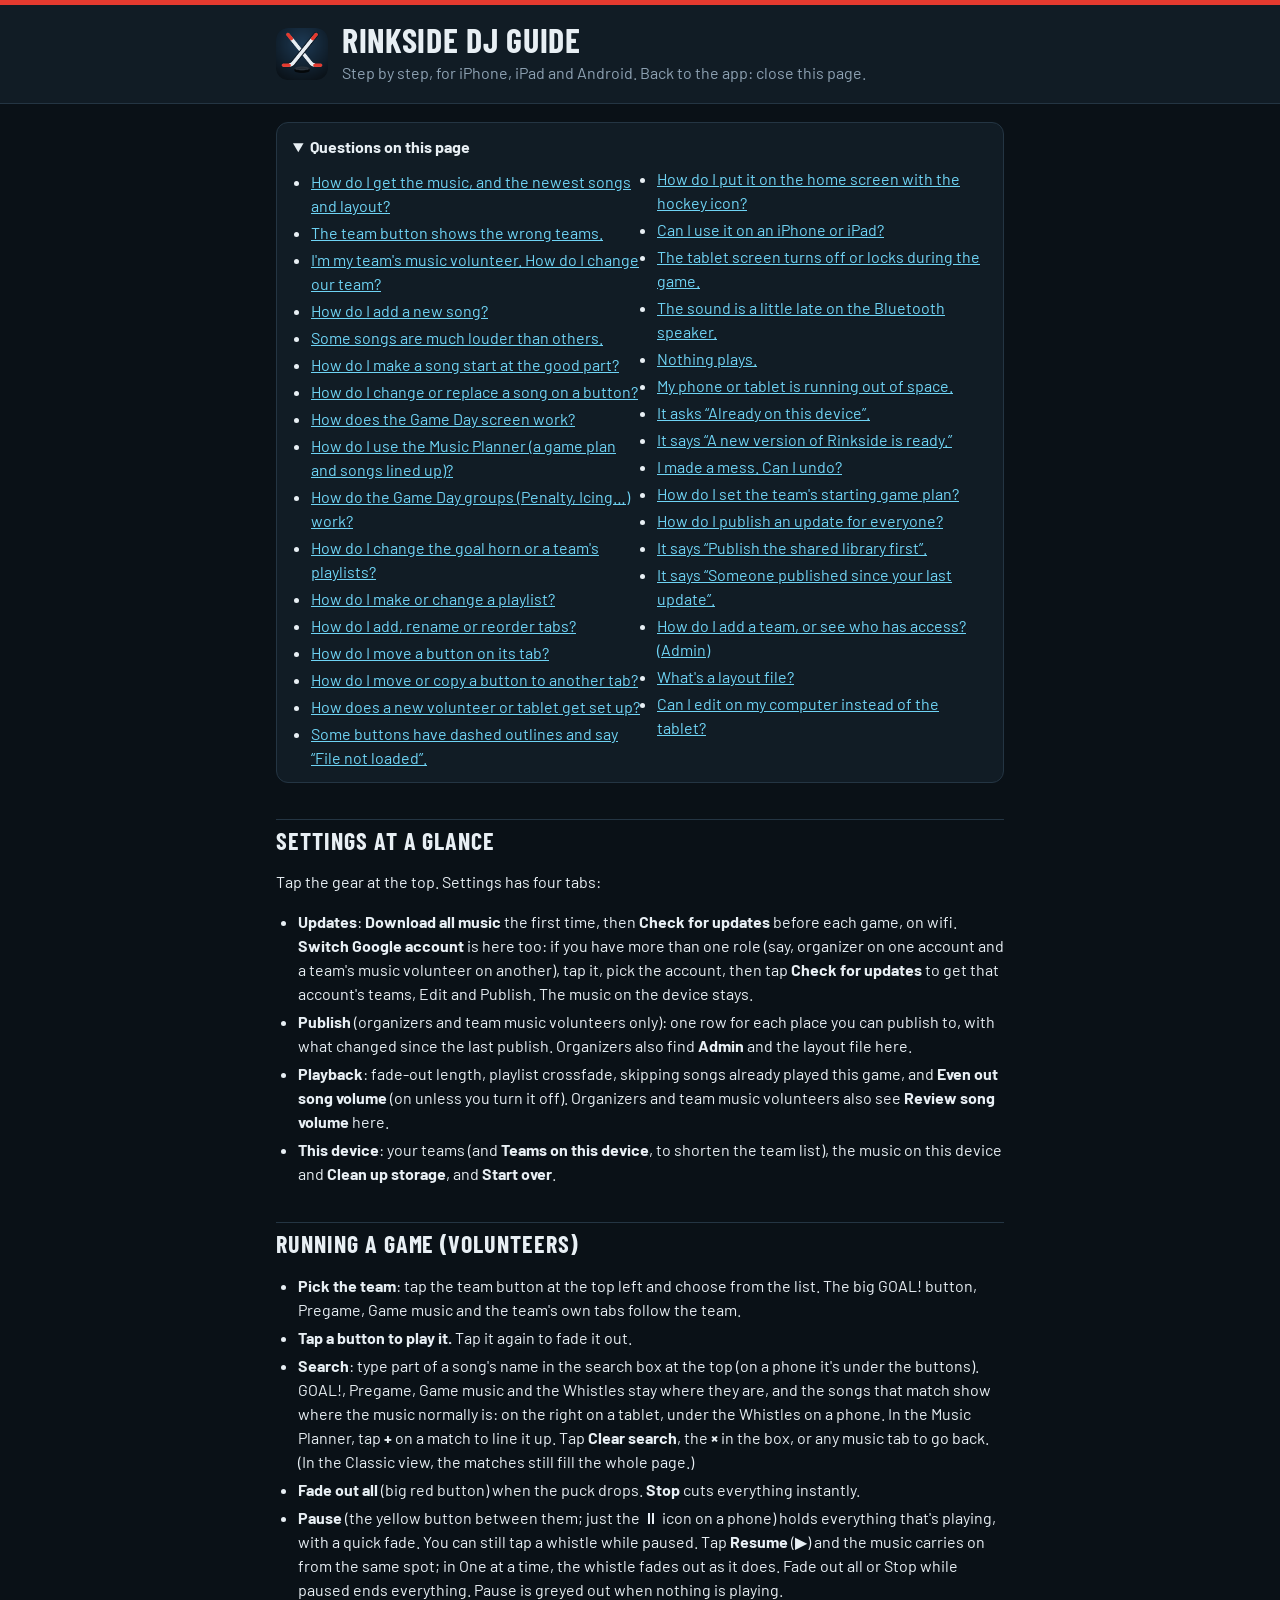
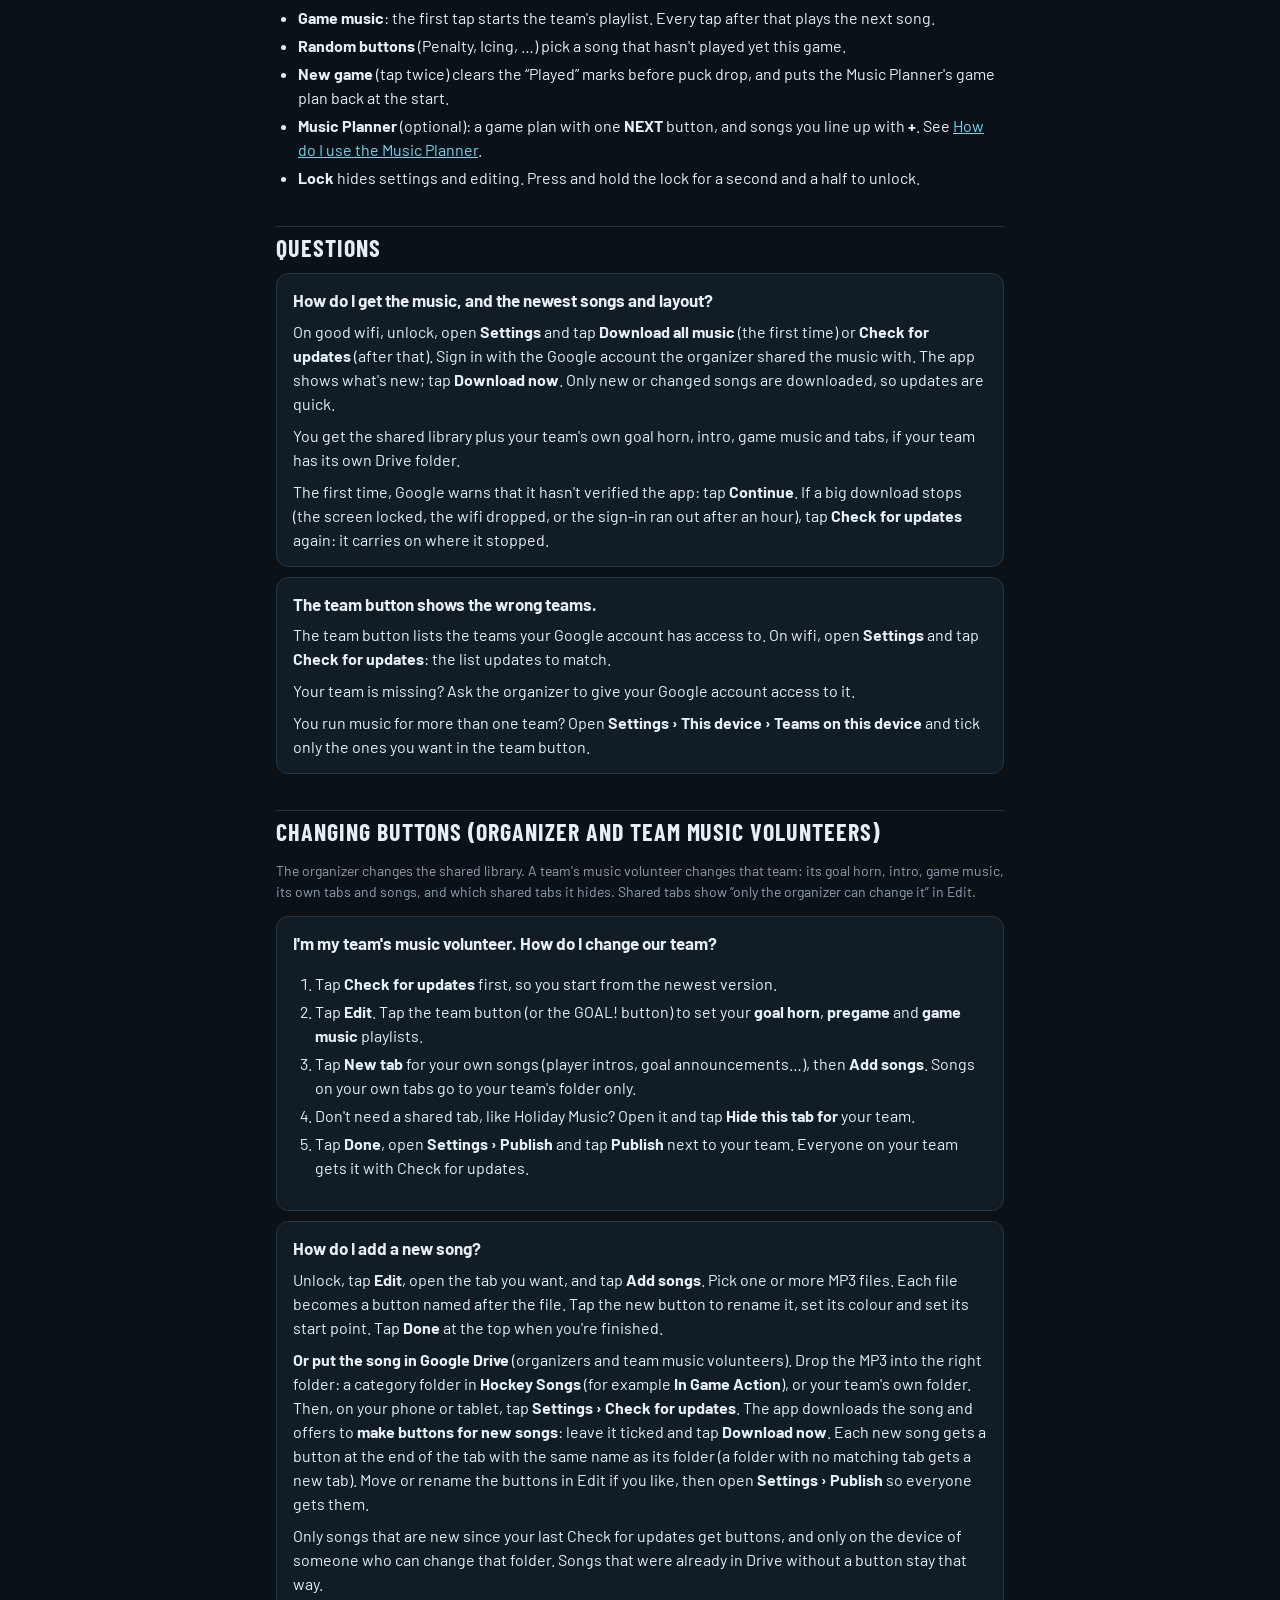
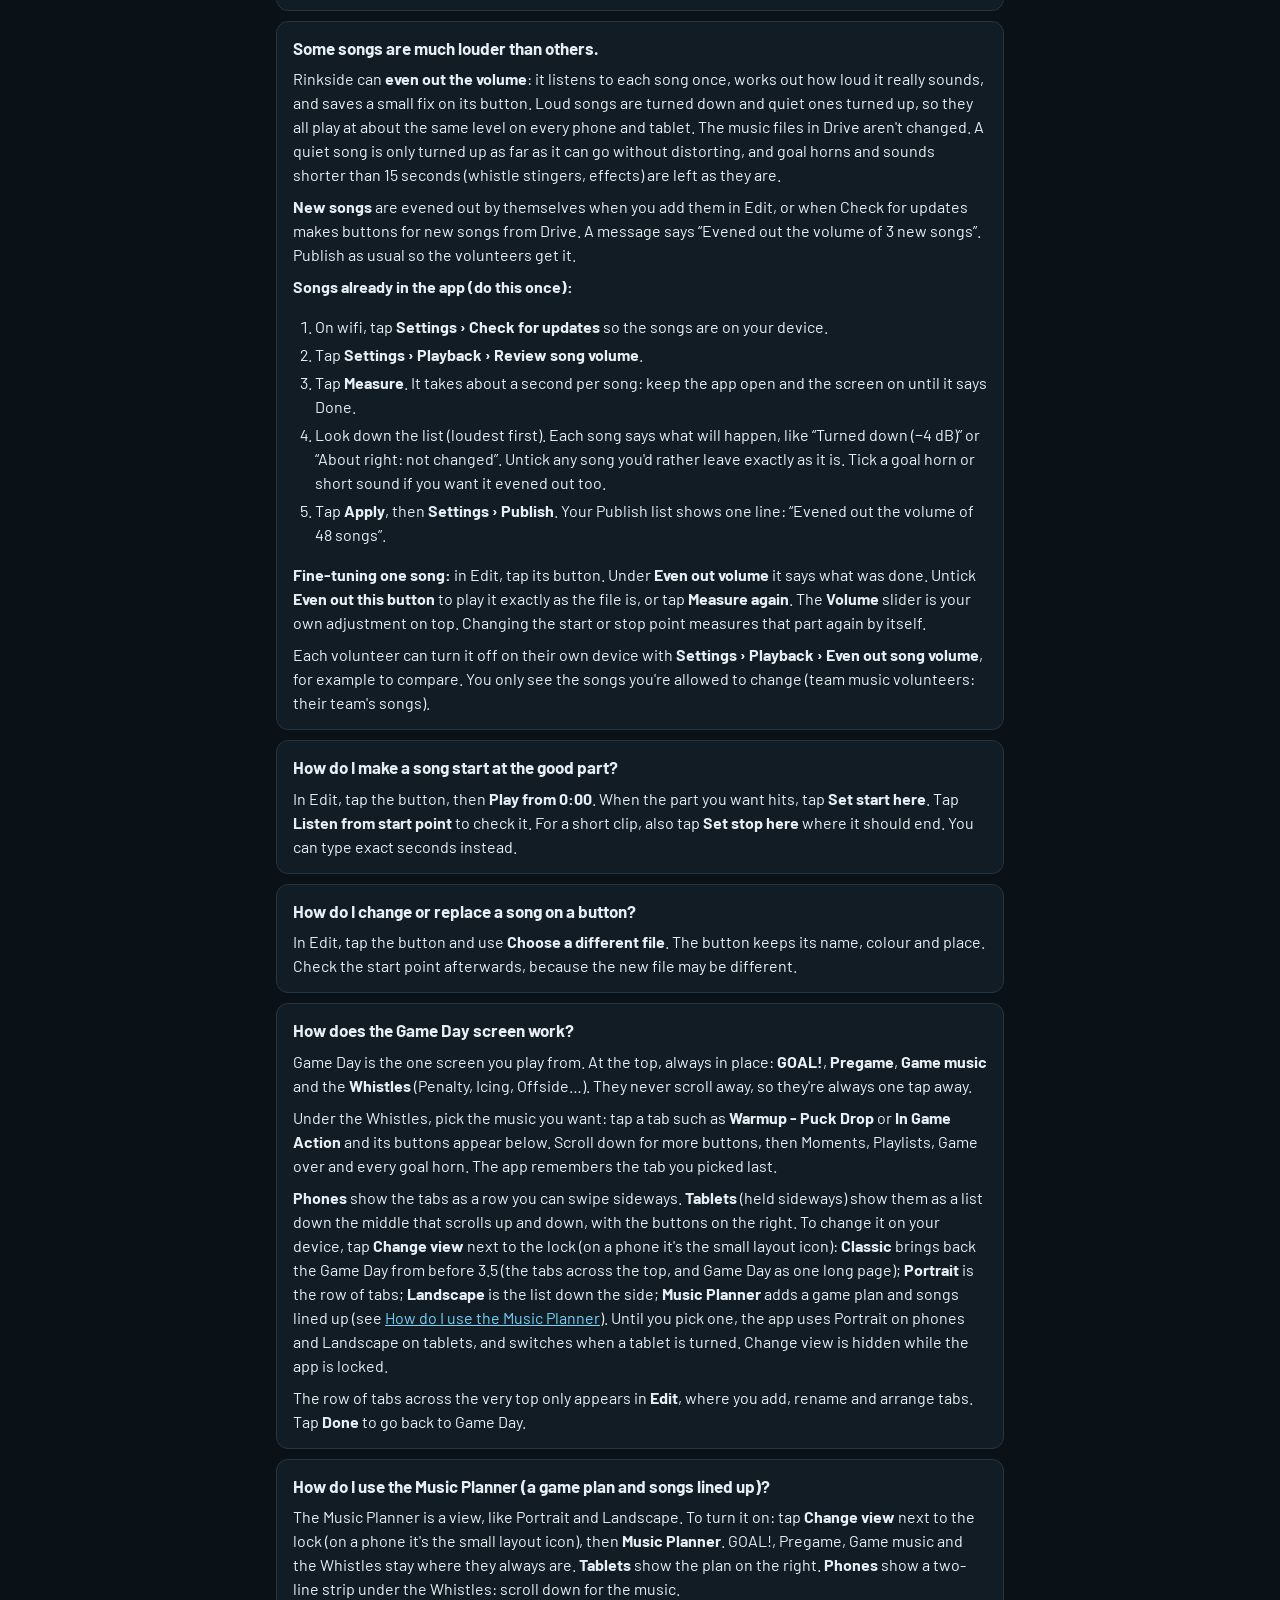
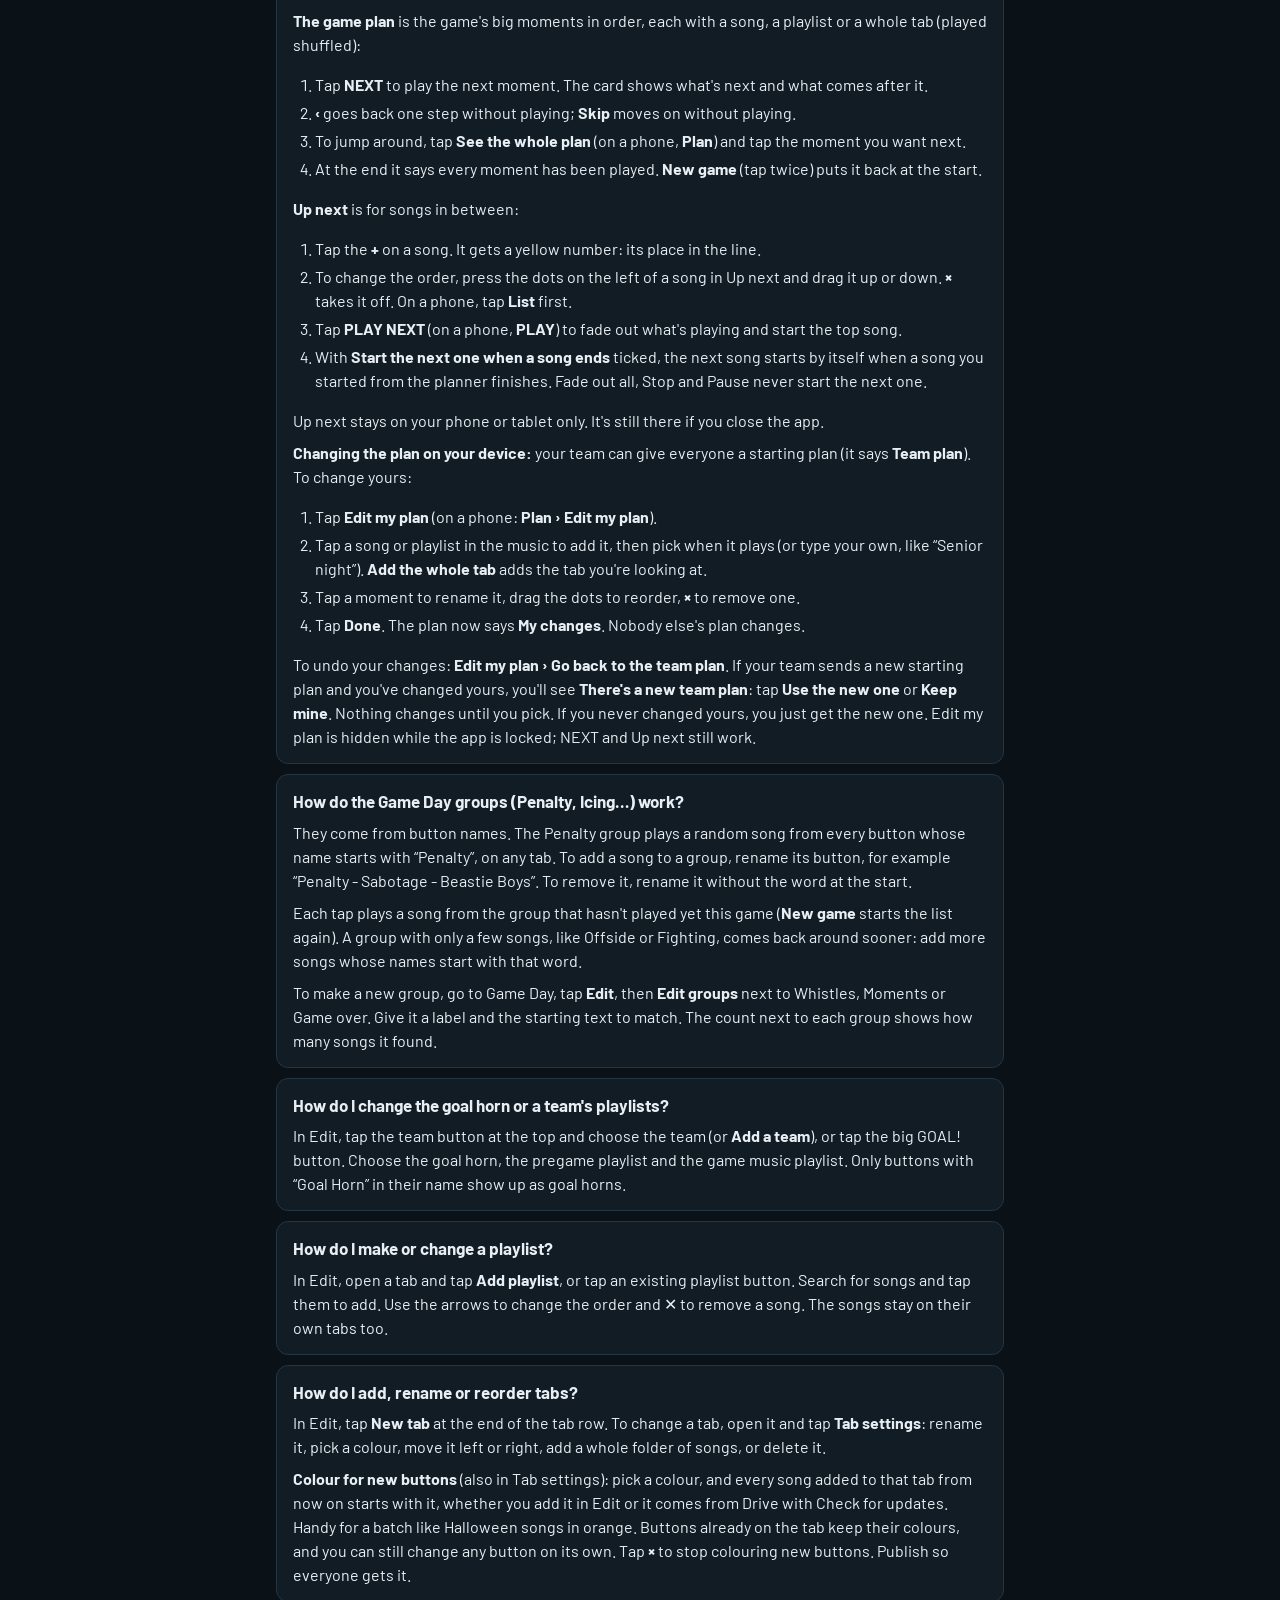
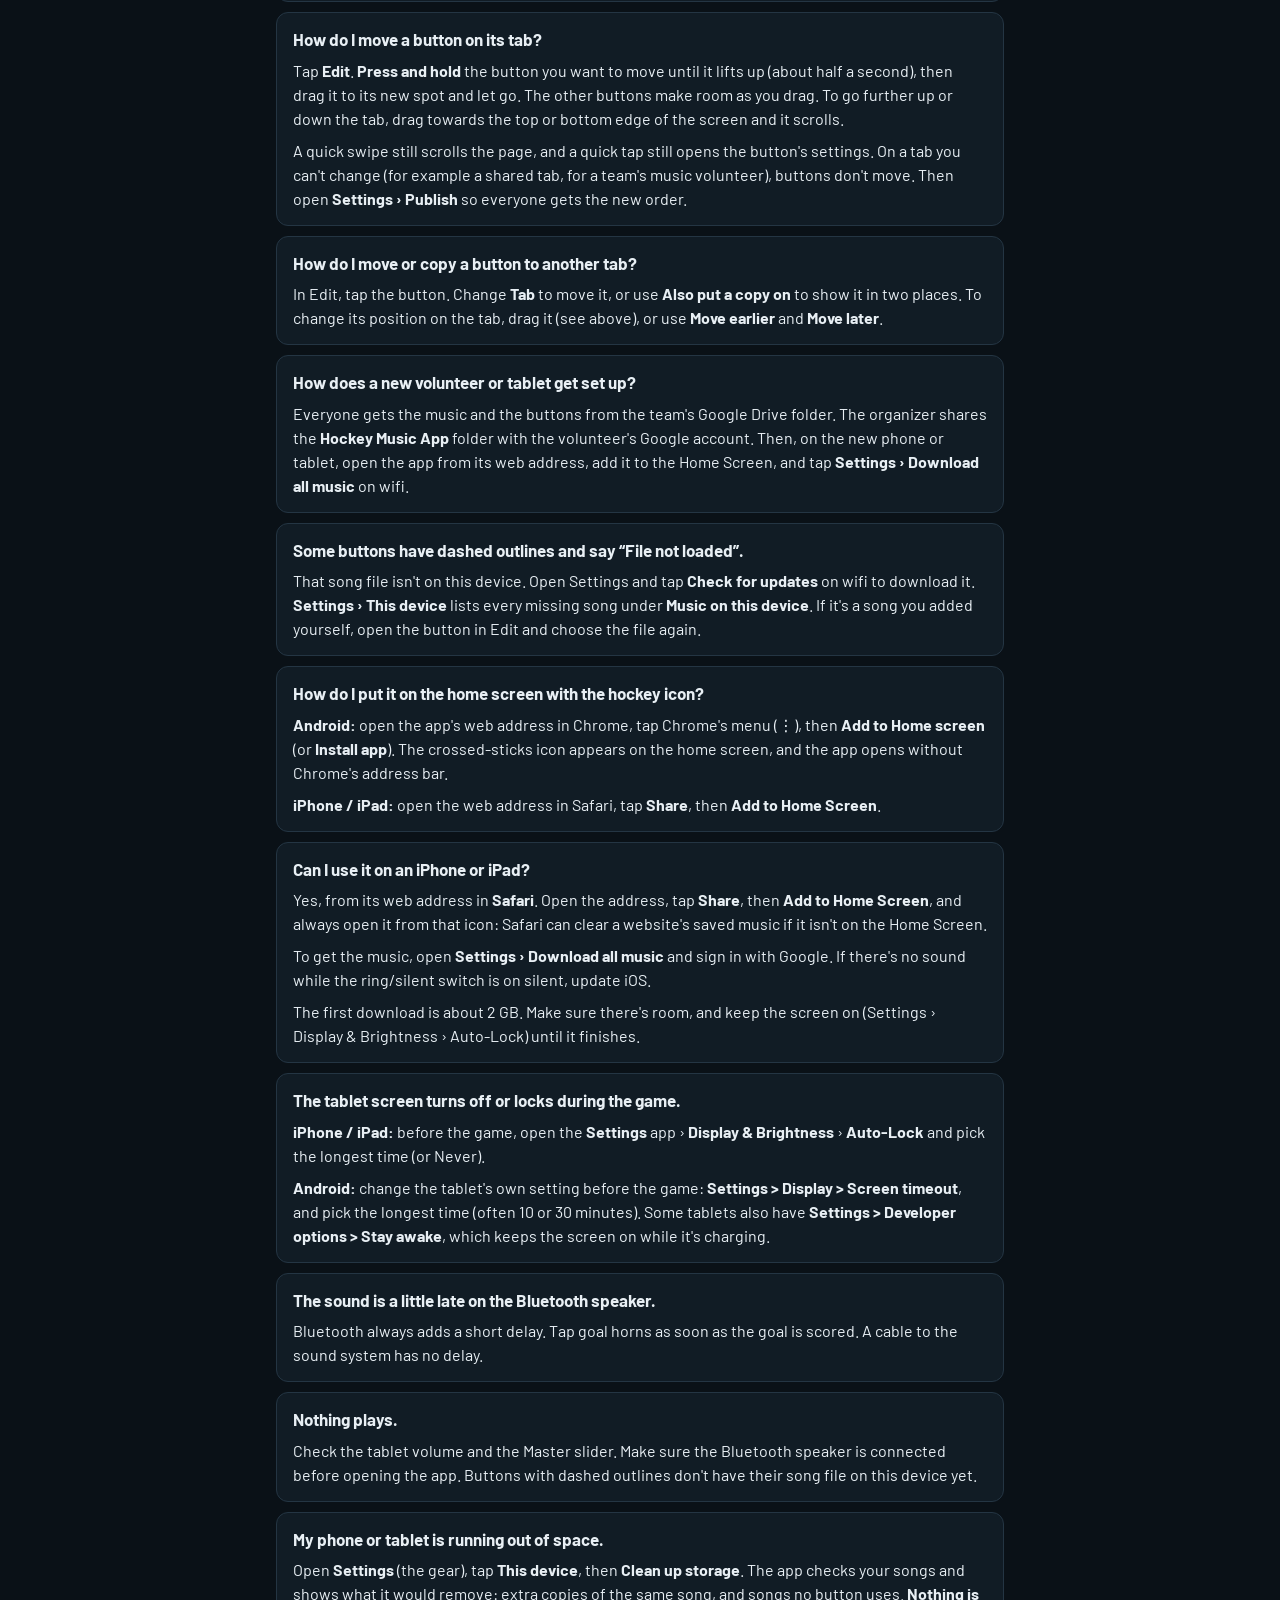
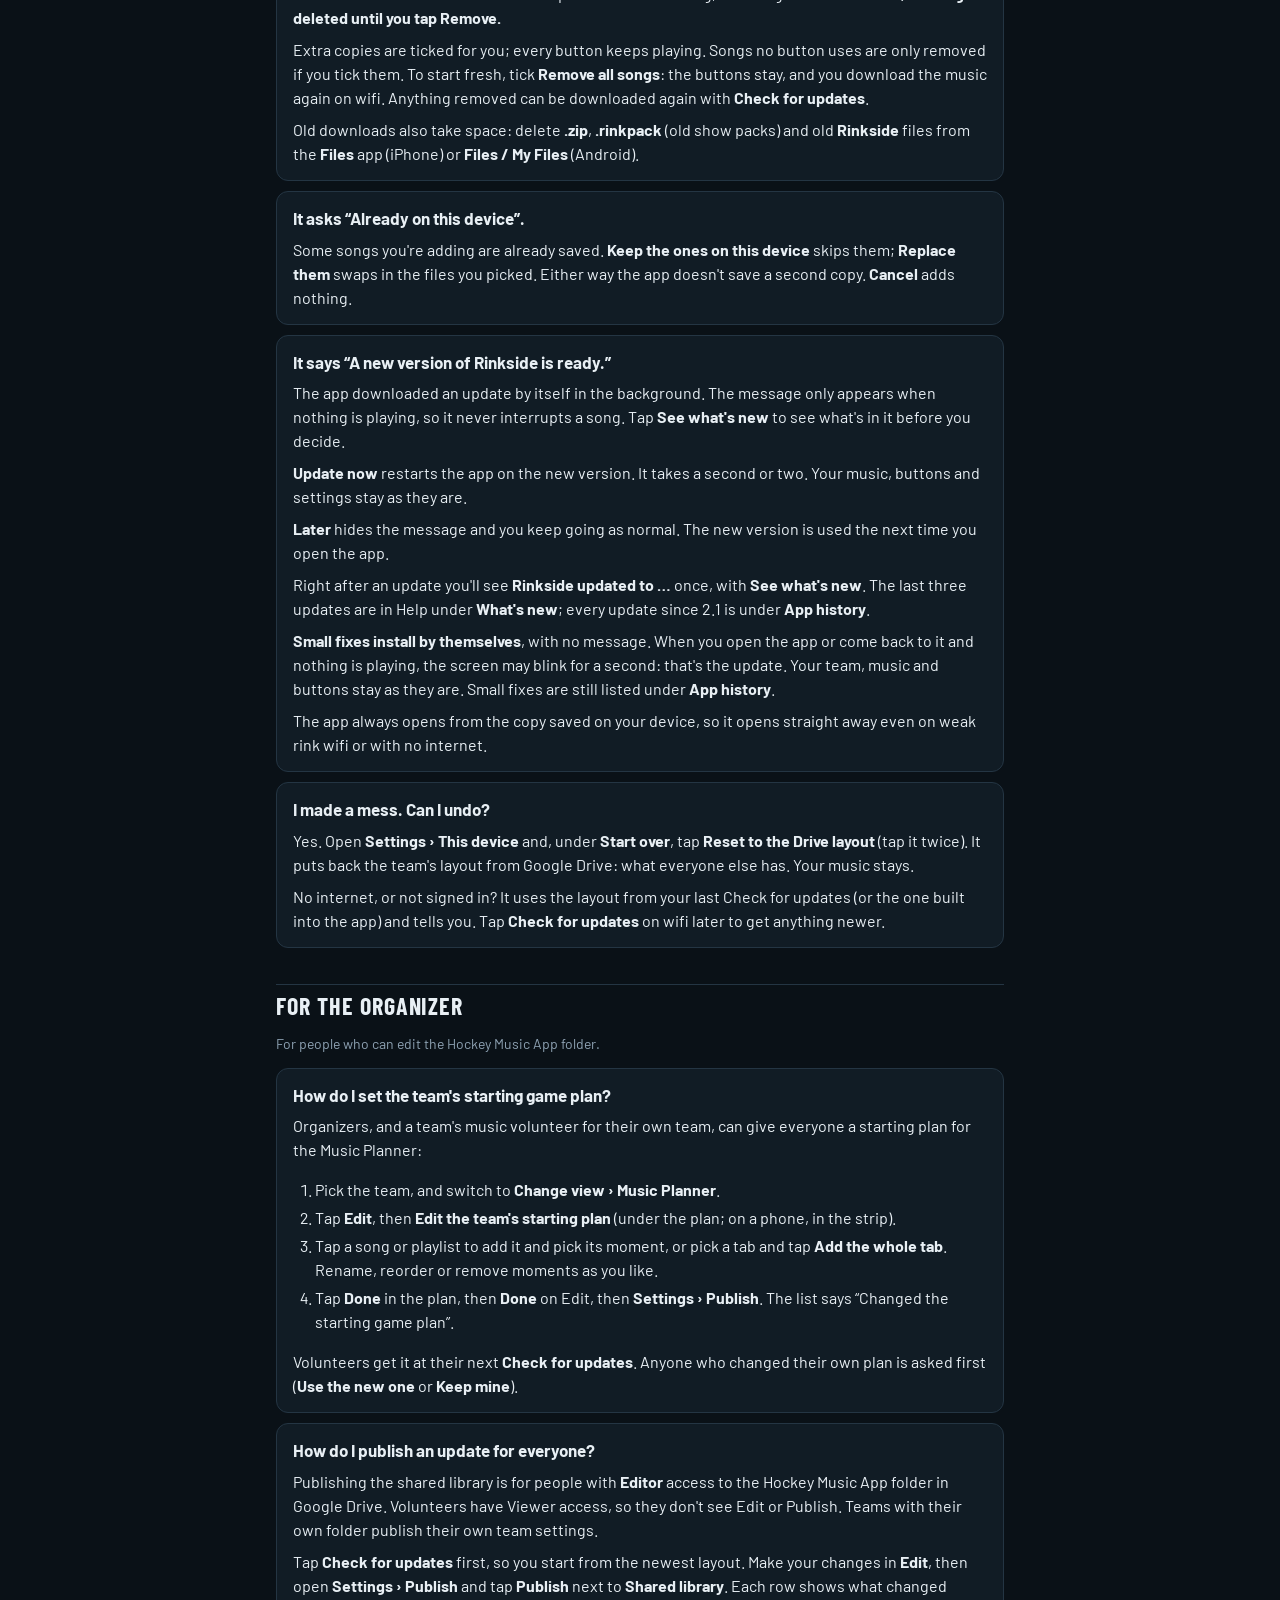
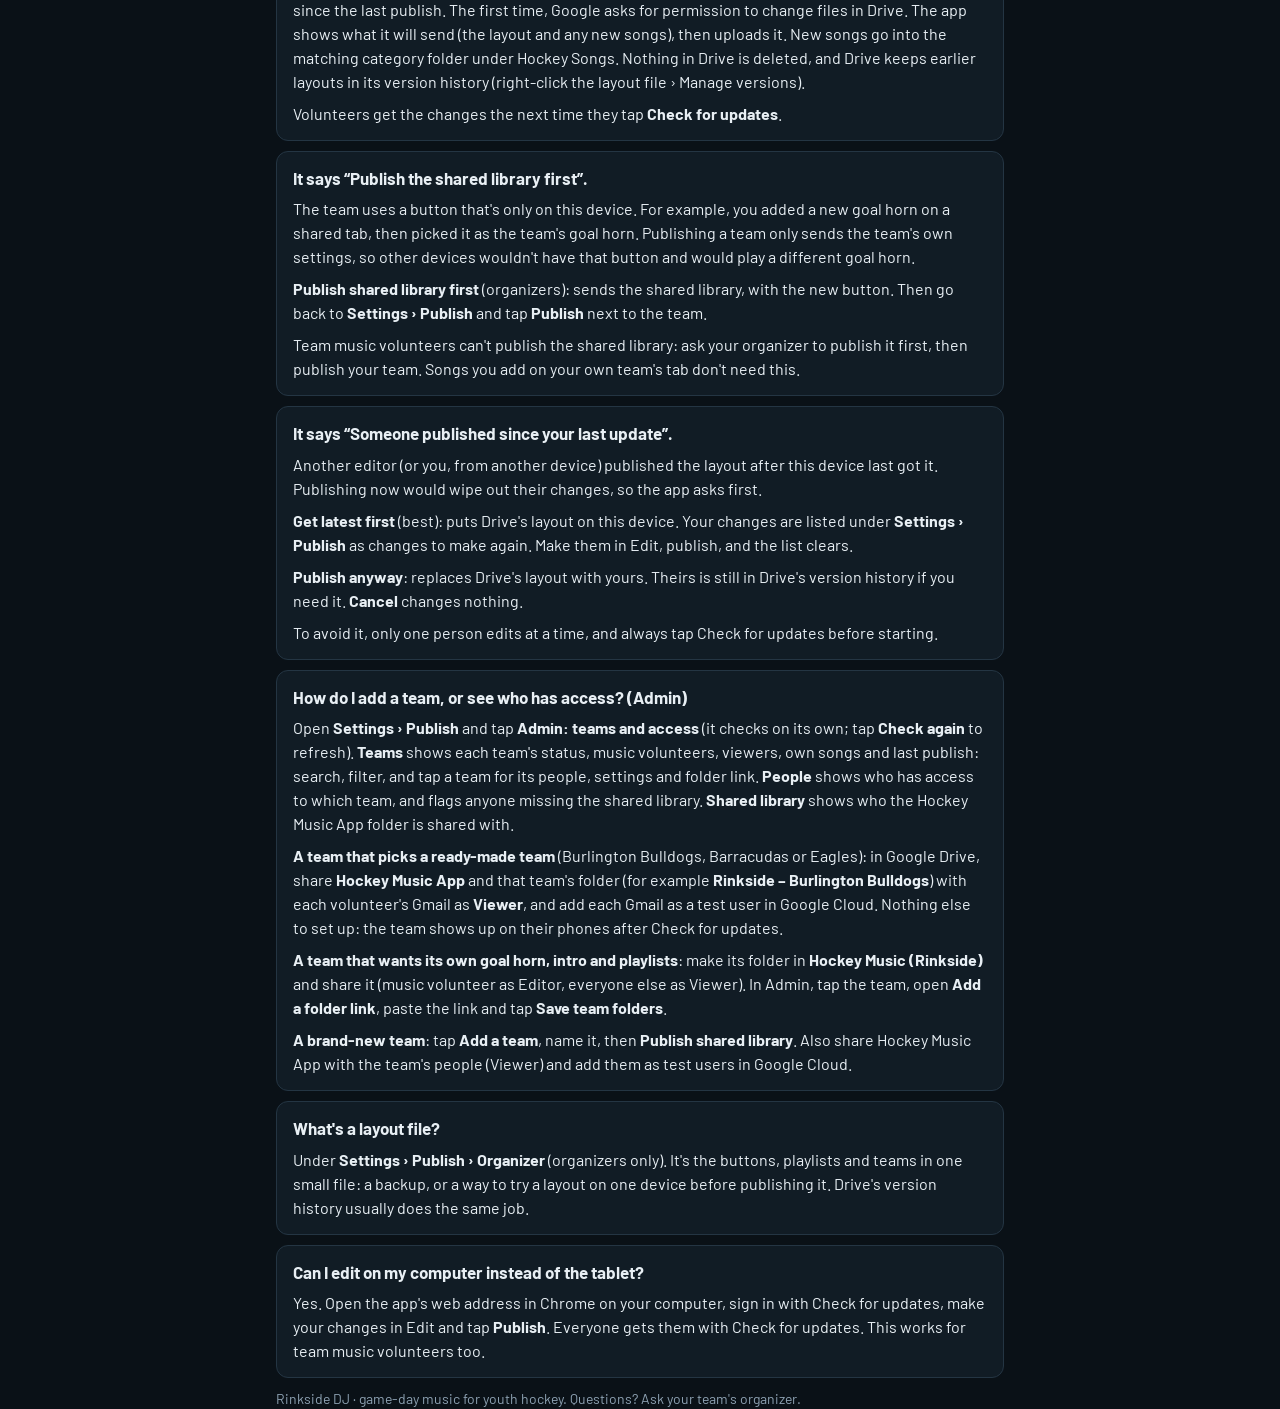
==== commit 82f9795e: "v3.10.0: search keeps the screen in place; matches show where the music goes (Landscape, Portrait, M" ====
--- a/guide/index.html
+++ b/guide/index.html
@@ -50,6 +50,7 @@
     <ul class="steps">
       <li><b>Pick the team</b>: tap the team button at the top left and choose from the list. The big GOAL! button, Pregame, Game music and the team's own tabs follow the team.</li>
       <li><b>Tap a button to play it.</b> Tap it again to fade it out.</li>
+      <li><b>Search</b>: type part of a song's name in the search box at the top (on a phone it's under the buttons). GOAL!, Pregame, Game music and the Whistles stay where they are, and the songs that match show where the music normally is: on the right on a tablet, under the Whistles on a phone. In the Music Planner, tap <b>+</b> on a match to line it up. Tap <b>Clear search</b>, the <b>×</b> in the box, or any music tab to go back. (In the Classic view, the matches still fill the whole page.)</li>
       <li><b>Fade out all</b> (big red button) when the puck drops. <b>Stop</b> cuts everything instantly.</li>
       <li><b>Pause</b> (the yellow button between them; just the ⏸ icon on a phone) holds everything that's playing, with a quick fade. You can still tap a whistle while paused. Tap <b>Resume</b> (▶) and the music carries on from the same spot; in One at a time, the whistle fades out as it does. Fade out all or Stop while paused ends everything. Pause is greyed out when nothing is playing.</li>
       <li><b>Game music</b>: the first tap starts the team's playlist. Every tap after that plays the next song.</li>
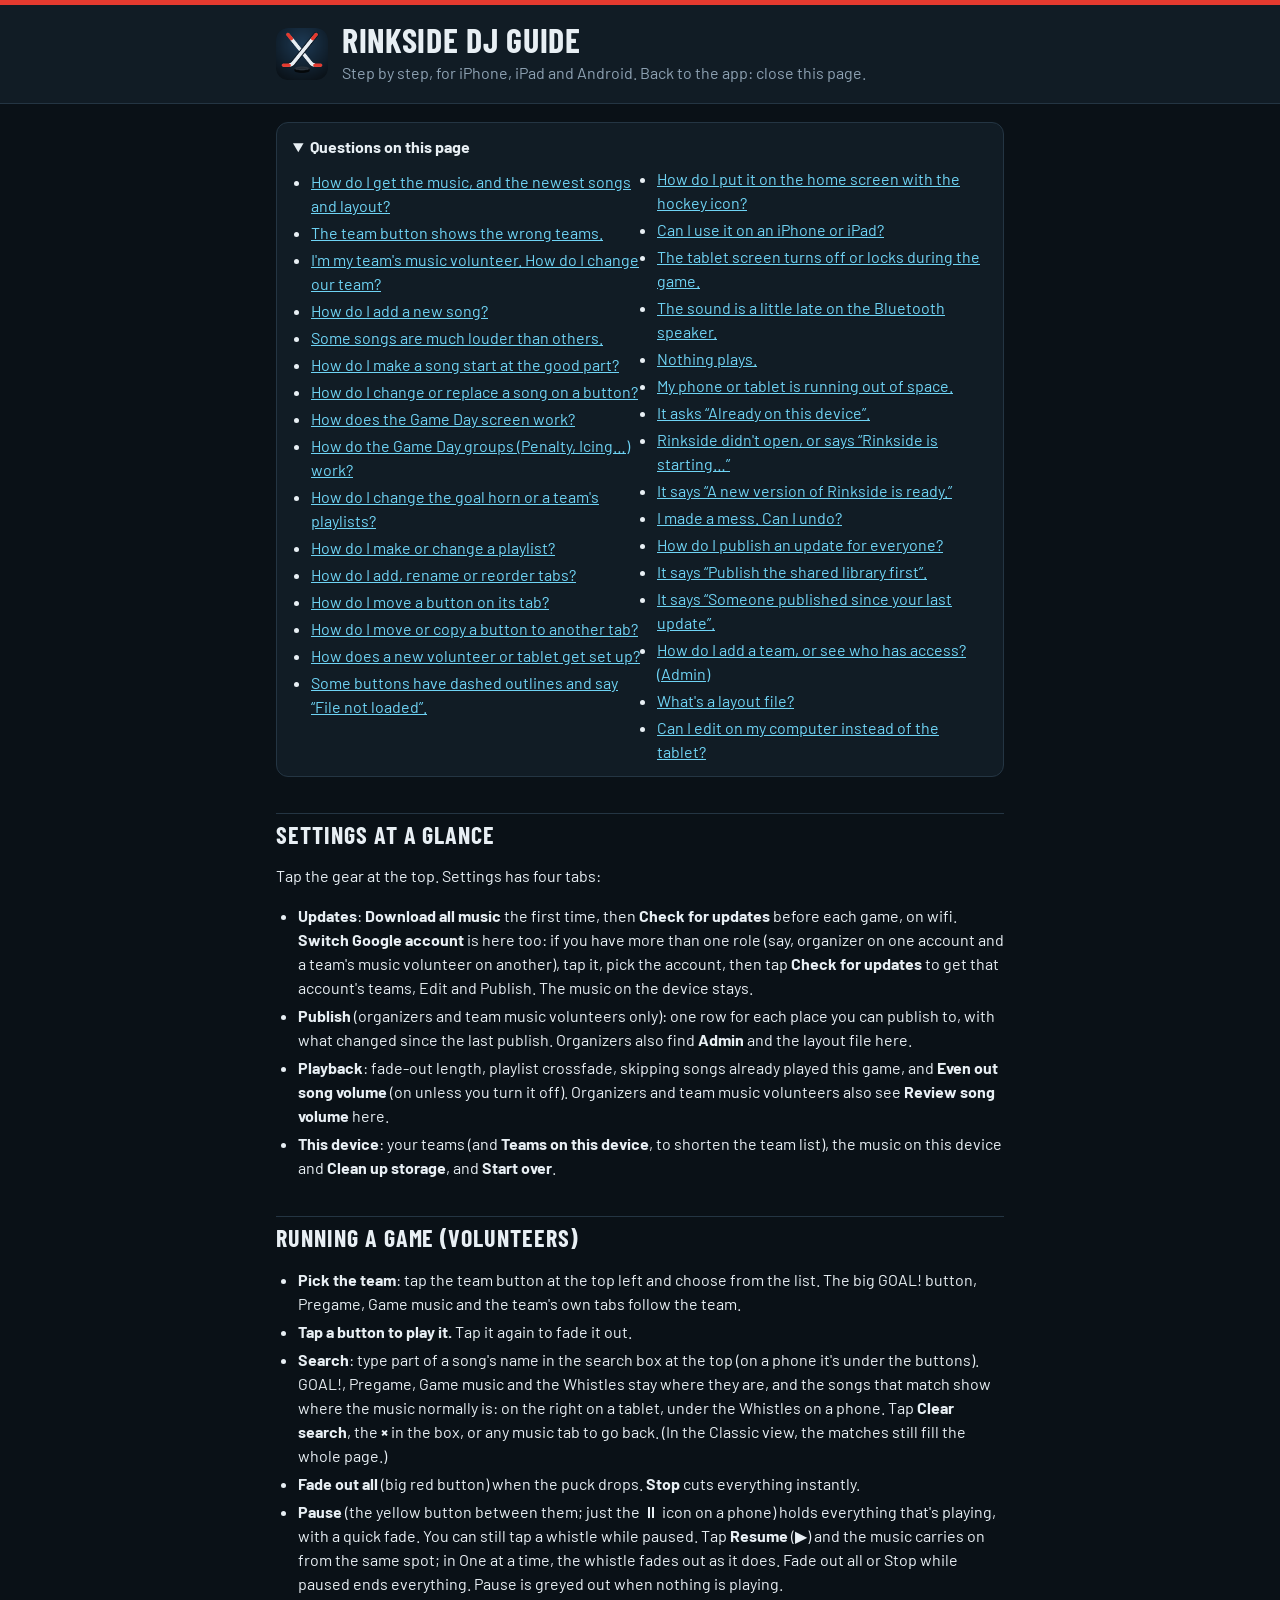
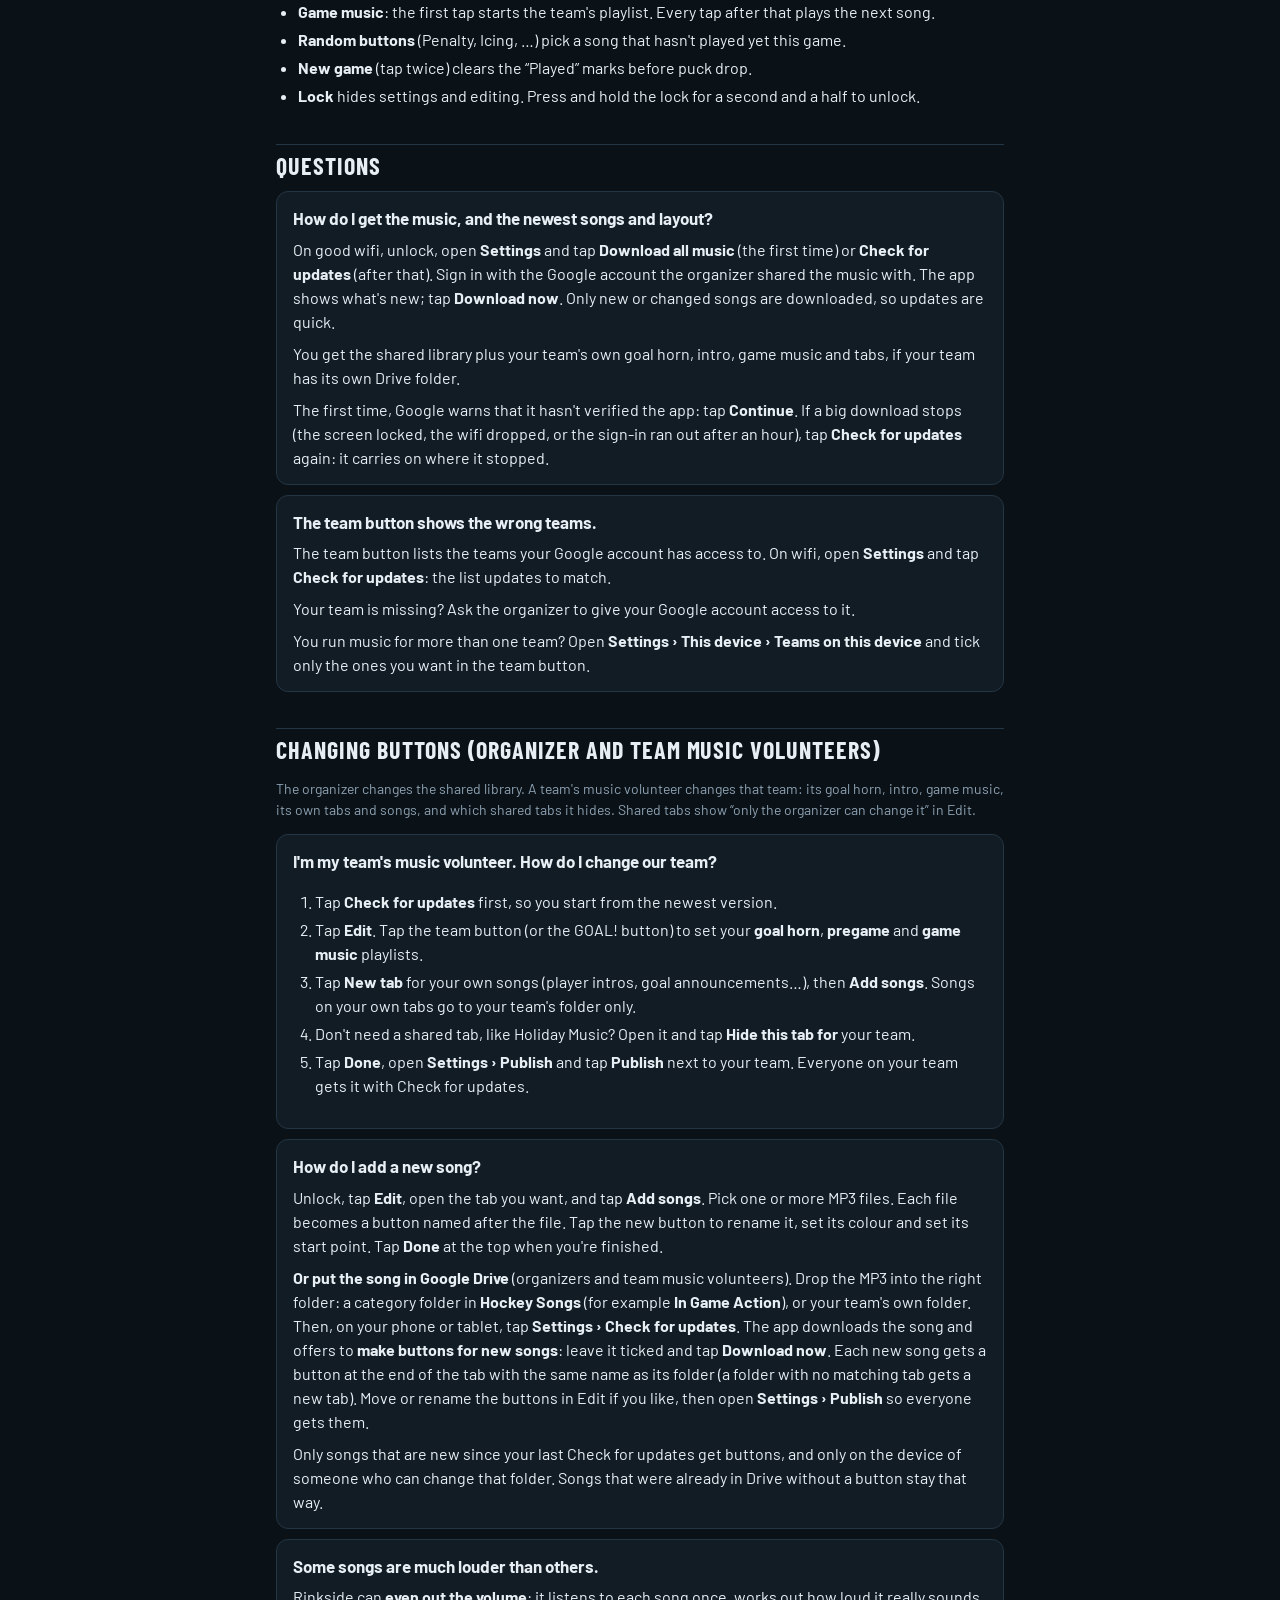
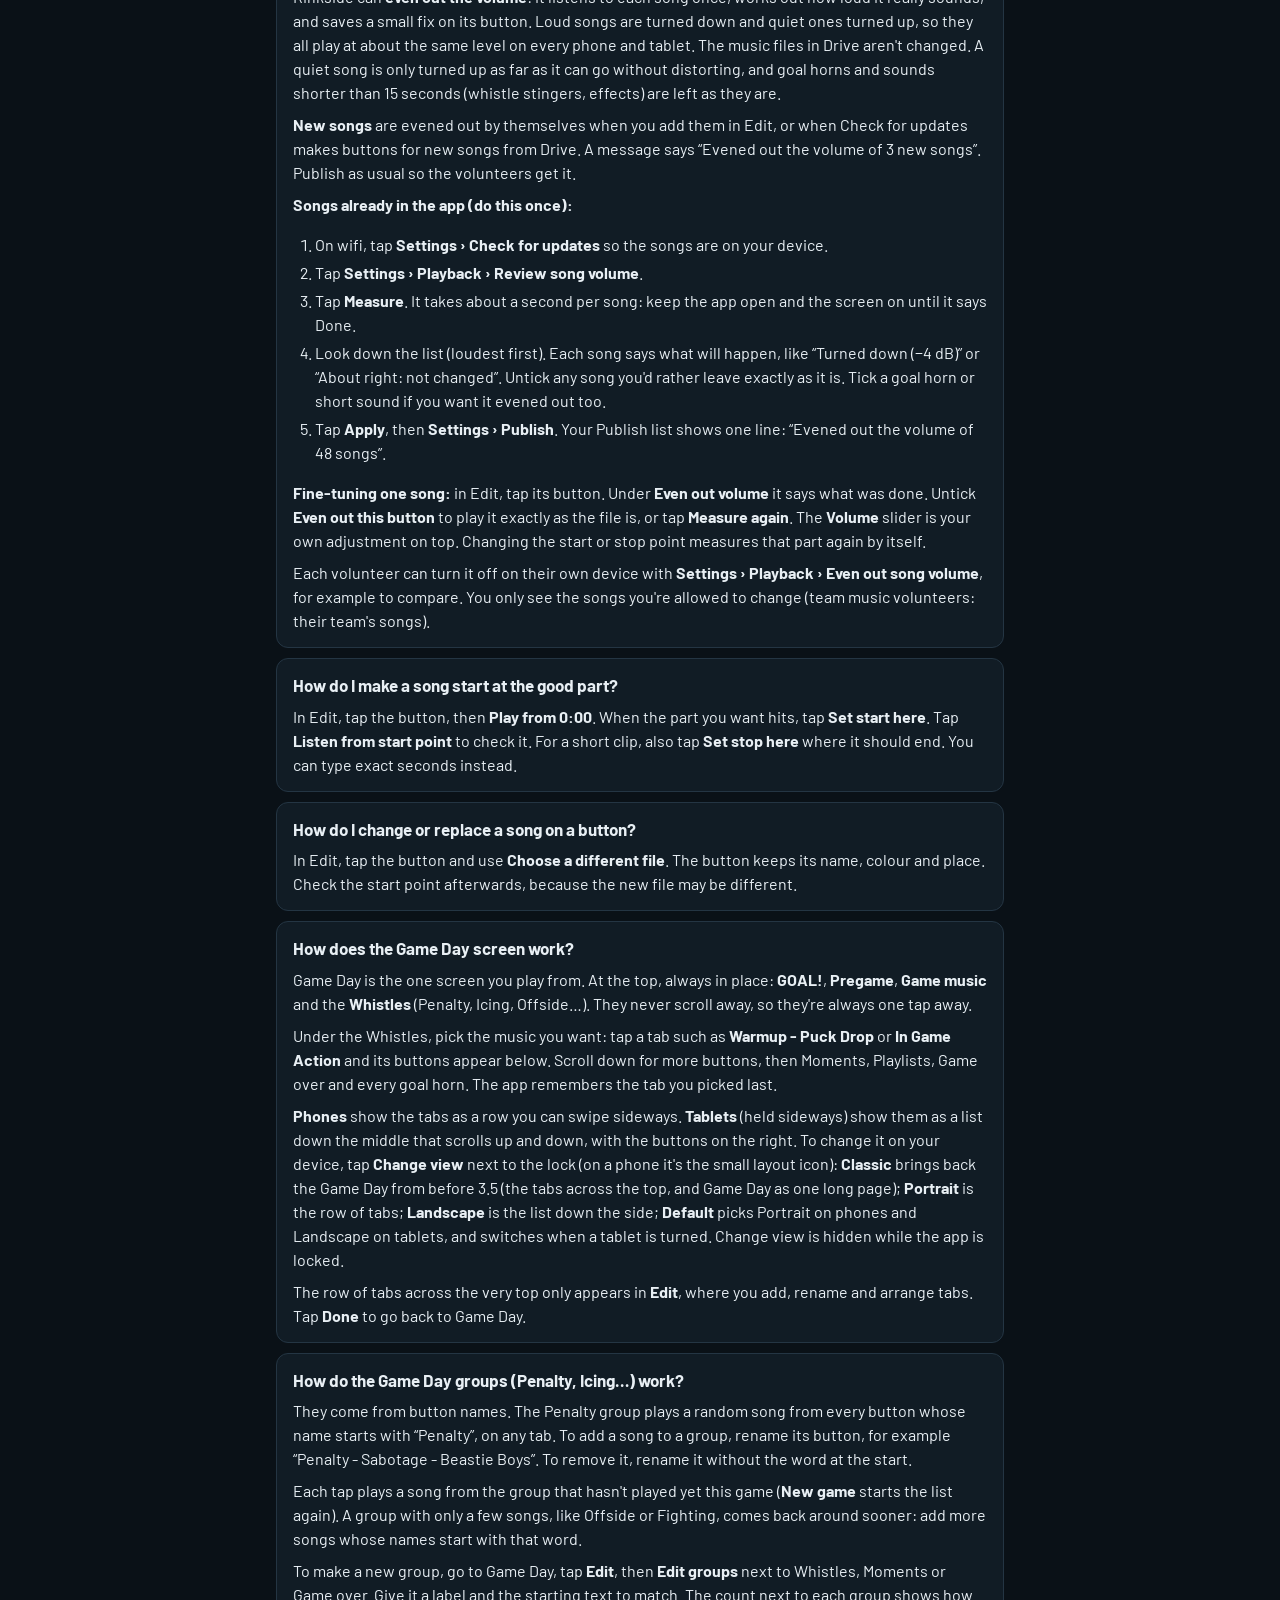
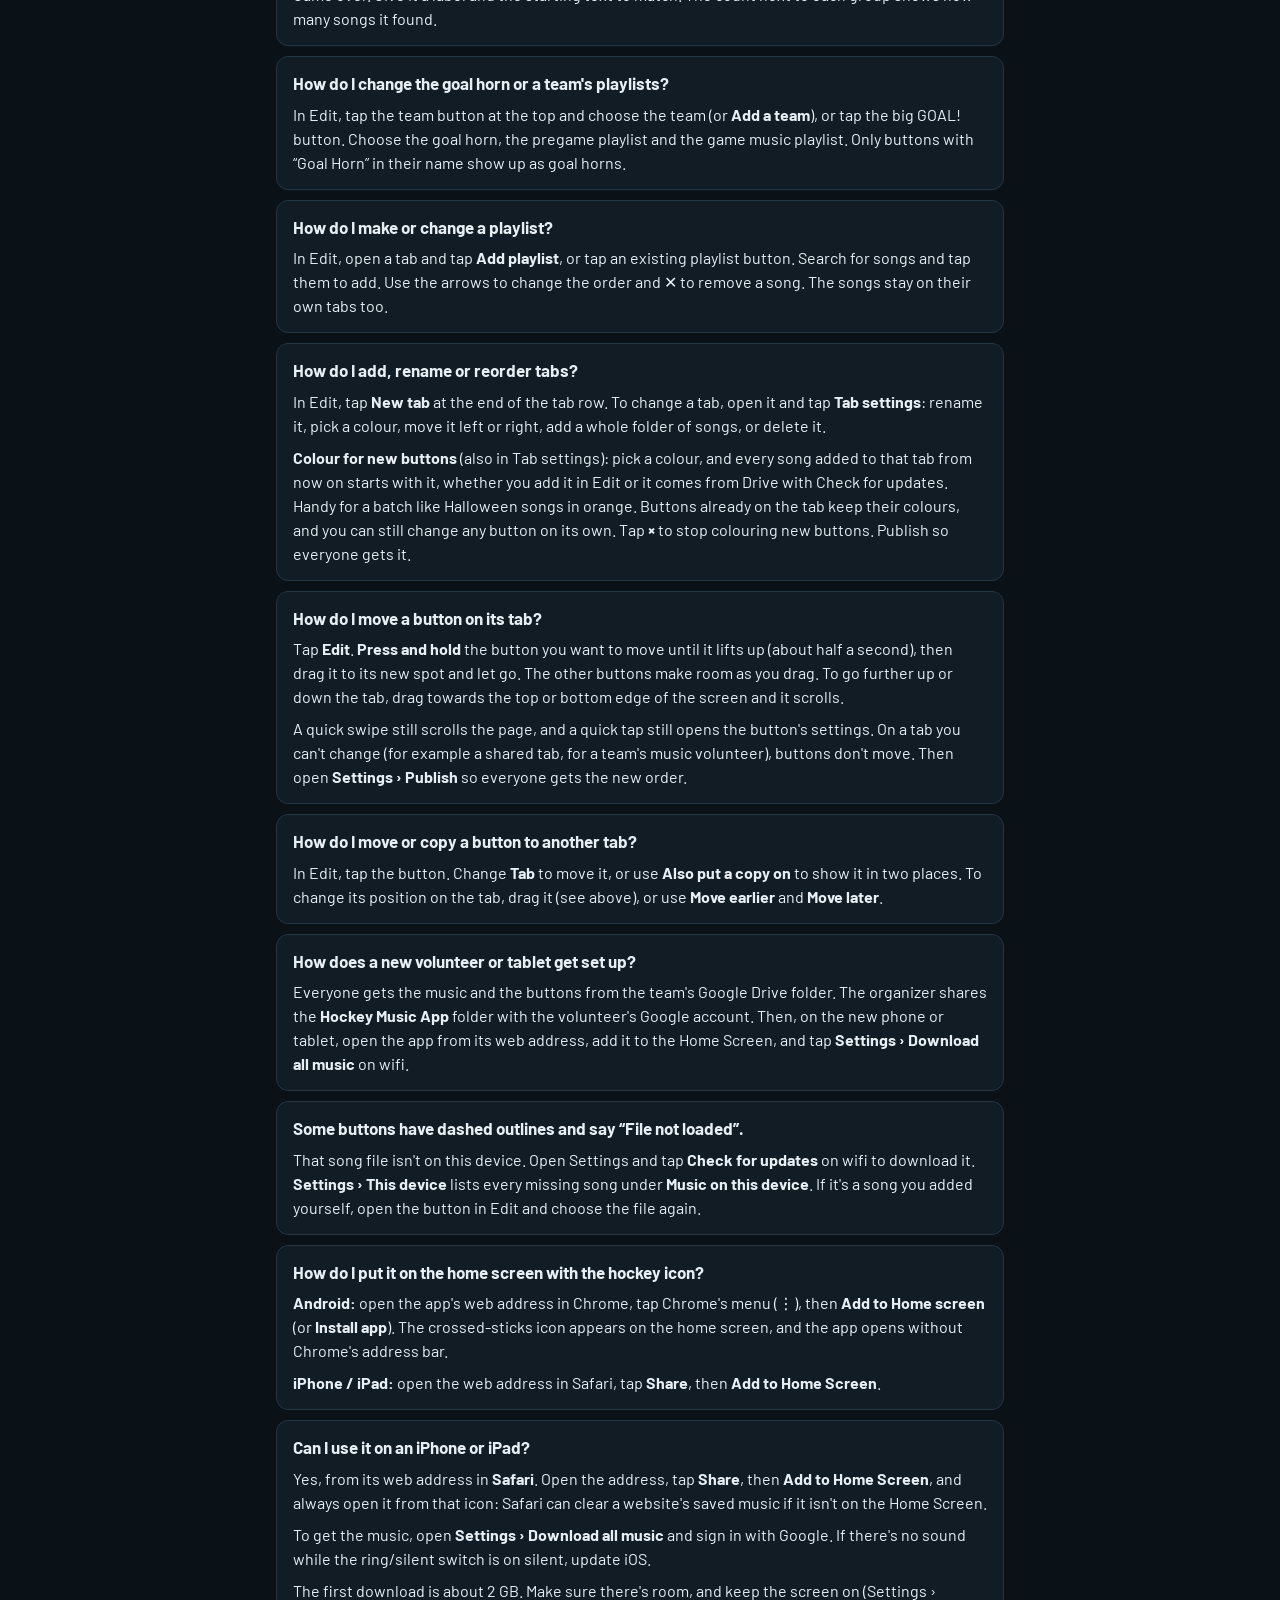
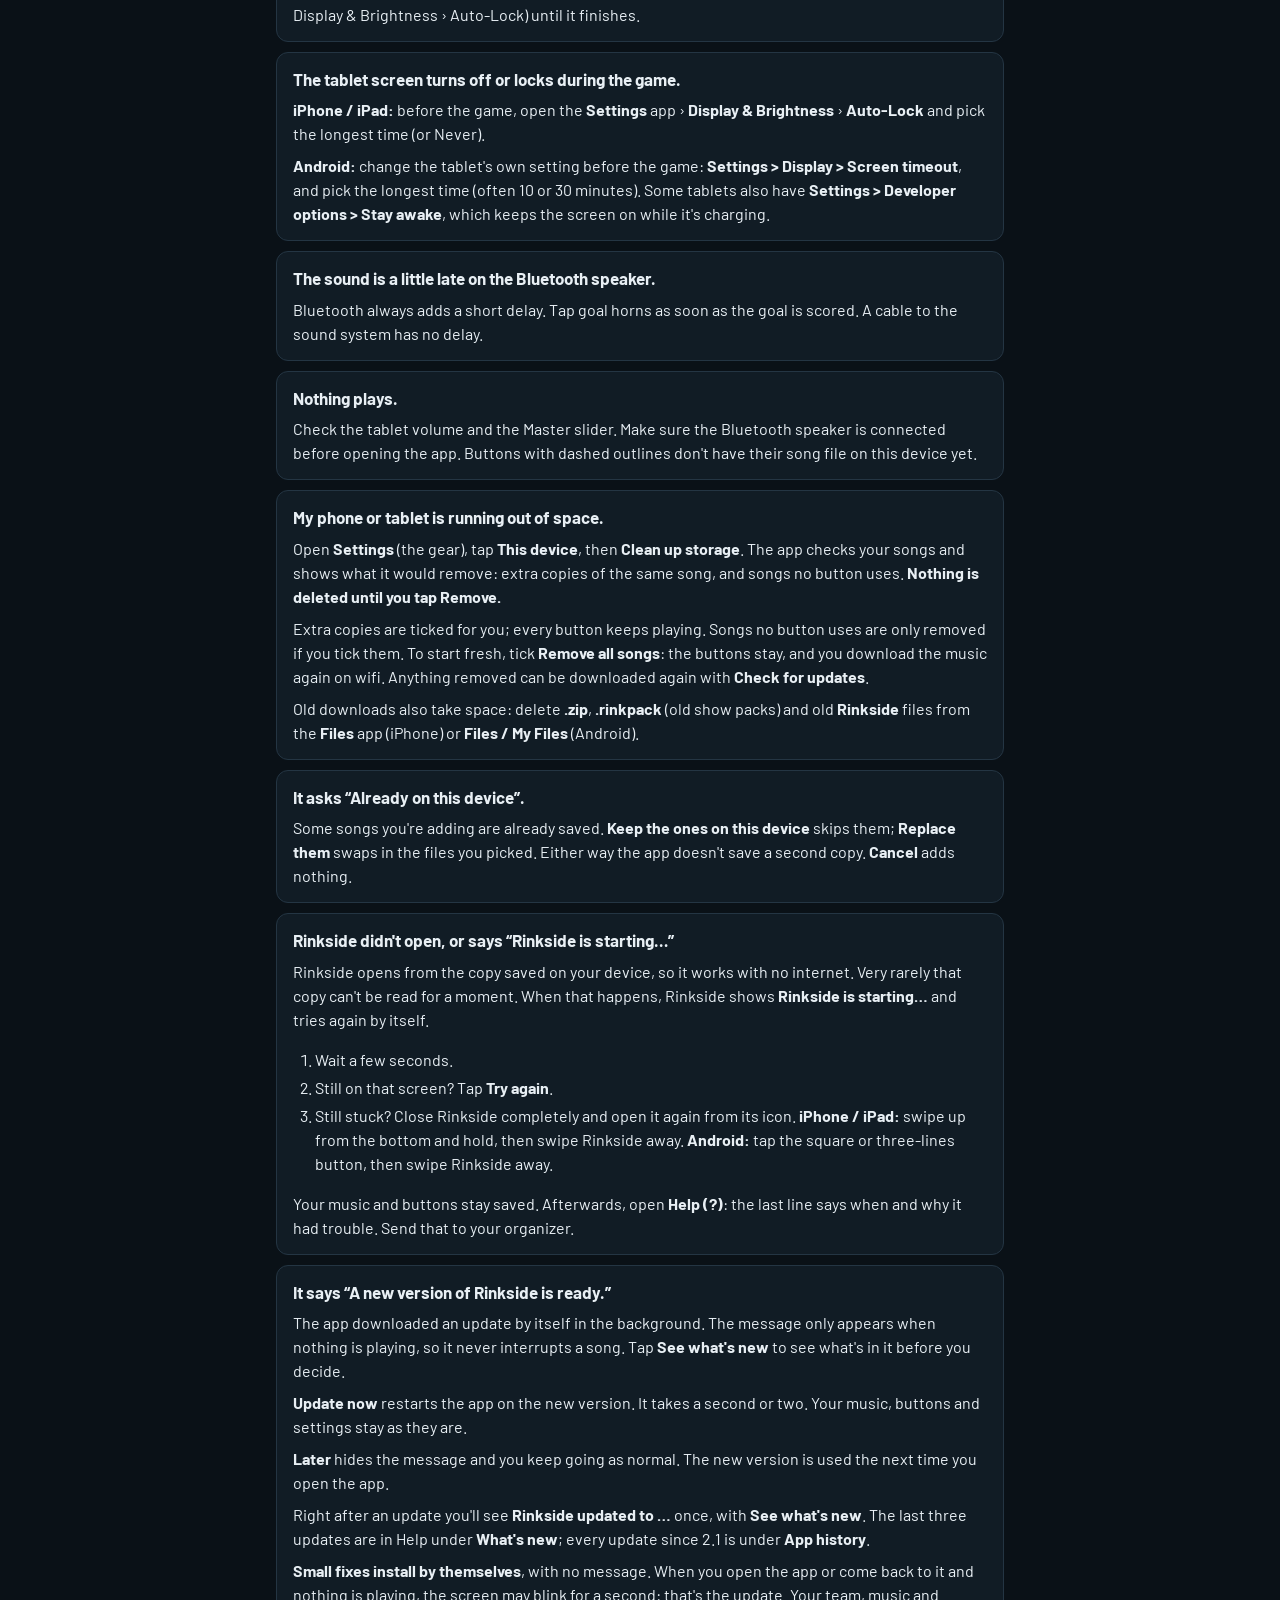
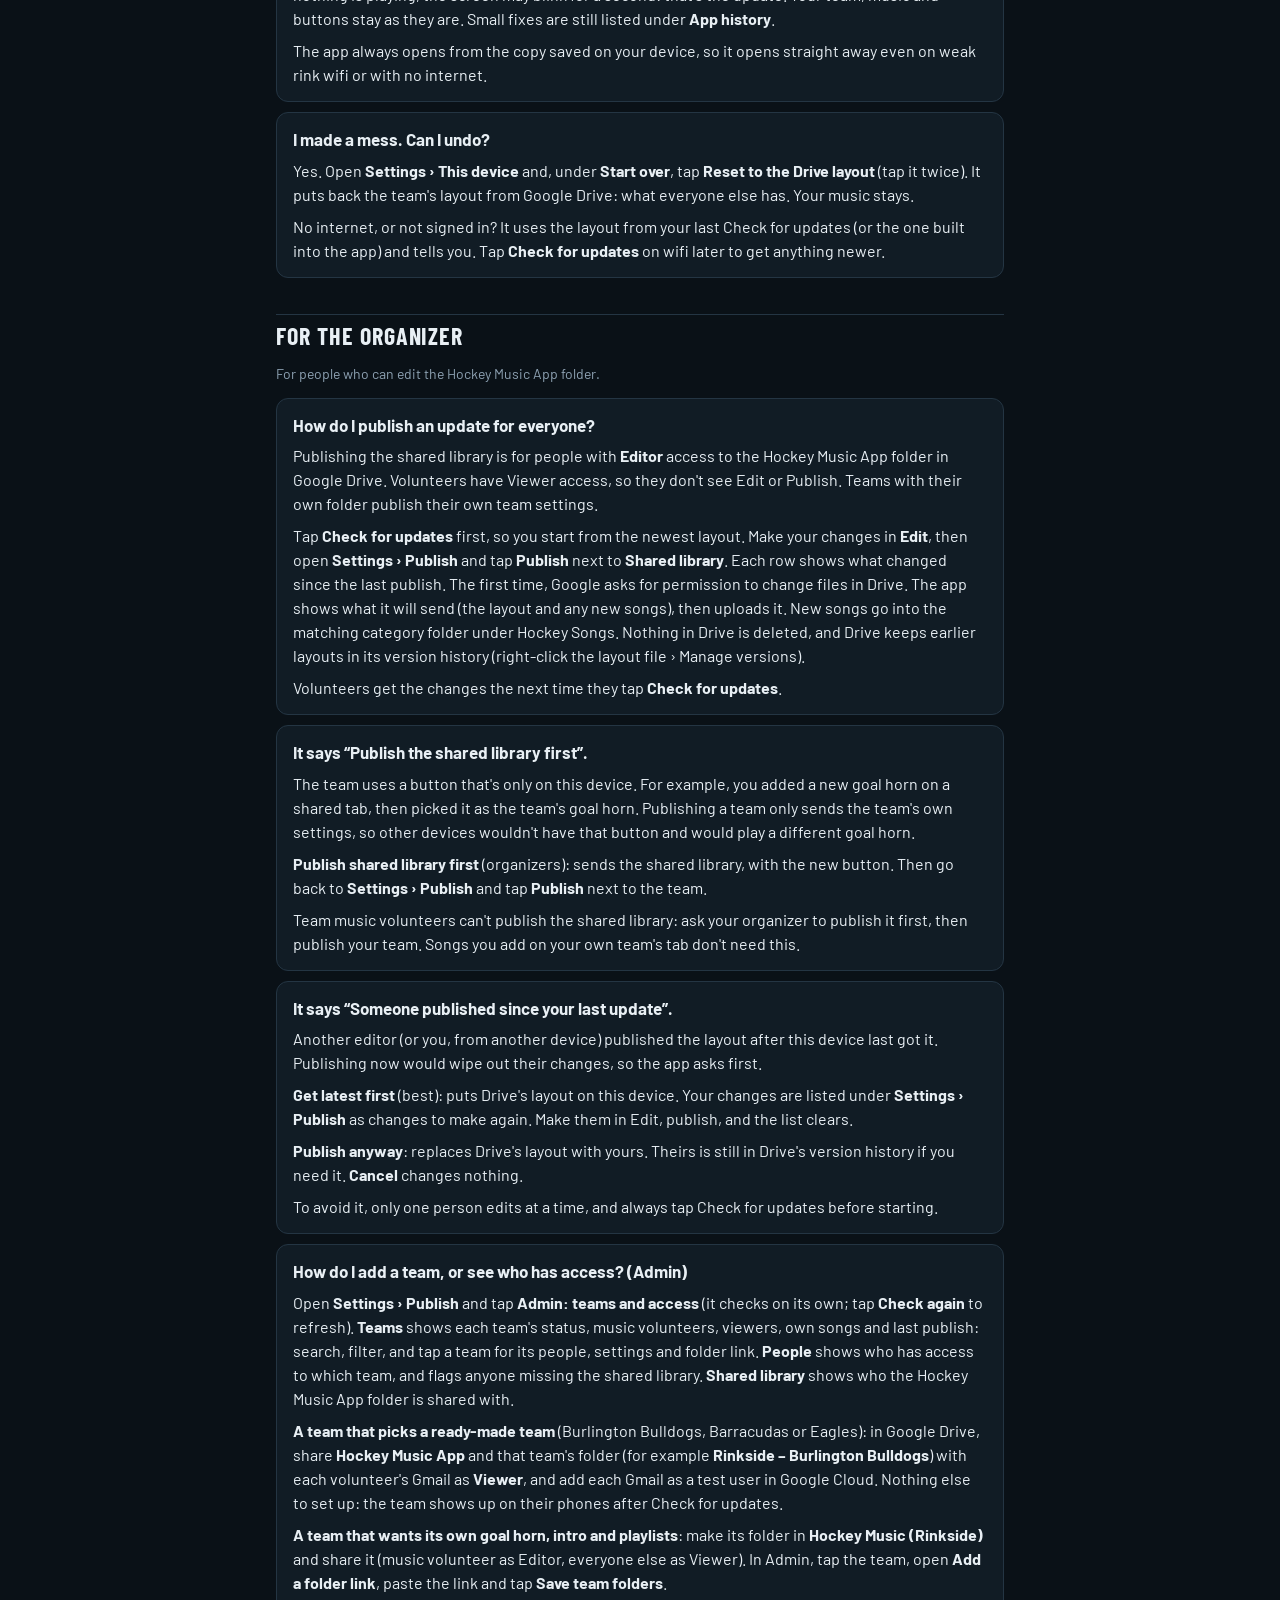
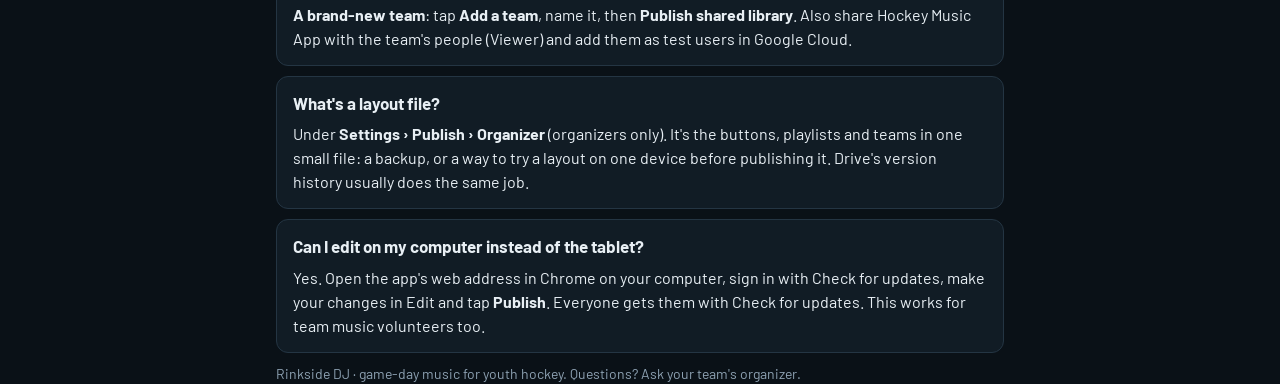
==== commit 70218c0e: "v3.11.0 (quiet): remove the Music Planner view; sturdier opening - Music Planner removed. Change vie" ====
--- a/guide/index.html
+++ b/guide/index.html
@@ -37,7 +37,7 @@
 <body>
 <header><div class="wrap"><img src="../icon-192.png" alt=""><div><h1>Rinkside DJ guide</h1><p>Step by step, for iPhone, iPad and Android. Back to the app: close this page.</p></div></div></header>
 <main class="wrap">
-<nav class="toc"><details open><summary>Questions on this page</summary><ul><li><a href="#how-do-i-get-the-music-and-the-newest-songs-and-layout">How do I get the music, and the newest songs and layout?</a></li><li><a href="#the-team-button-shows-the-wrong-teams">The team button shows the wrong teams.</a></li><li><a href="#i-m-my-team-s-music-volunteer-how-do-i-change-our-team">I'm my team's music volunteer. How do I change our team?</a></li><li><a href="#how-do-i-add-a-new-song">How do I add a new song?</a></li><li><a href="#some-songs-are-much-louder-than-others">Some songs are much louder than others.</a></li><li><a href="#how-do-i-make-a-song-start-at-the-good-part">How do I make a song start at the good part?</a></li><li><a href="#how-do-i-change-or-replace-a-song-on-a-button">How do I change or replace a song on a button?</a></li><li><a href="#how-does-the-game-day-screen-work">How does the Game Day screen work?</a></li><li><a href="#how-do-i-use-the-music-planner">How do I use the Music Planner (a game plan and songs lined up)?</a></li><li><a href="#how-do-the-game-day-groups-penalty-icing-work">How do the Game Day groups (Penalty, Icing…) work?</a></li><li><a href="#how-do-i-change-the-goal-horn-or-a-team-s-playlists">How do I change the goal horn or a team's playlists?</a></li><li><a href="#how-do-i-make-or-change-a-playlist">How do I make or change a playlist?</a></li><li><a href="#how-do-i-add-rename-or-reorder-tabs">How do I add, rename or reorder tabs?</a></li><li><a href="#how-do-i-move-a-button-on-its-tab">How do I move a button on its tab?</a></li><li><a href="#how-do-i-move-or-copy-a-button-to-another-tab">How do I move or copy a button to another tab?</a></li><li><a href="#how-does-a-new-volunteer-or-tablet-get-set-up">How does a new volunteer or tablet get set up?</a></li><li><a href="#some-buttons-have-dashed-outlines-and-say-file-not-loaded">Some buttons have dashed outlines and say “File not loaded”.</a></li><li><a href="#how-do-i-put-it-on-the-home-screen-with-the-hockey-icon">How do I put it on the home screen with the hockey icon?</a></li><li><a href="#can-i-use-it-on-an-iphone-or-ipad">Can I use it on an iPhone or iPad?</a></li><li><a href="#the-tablet-screen-turns-off-or-locks-during-the-game">The tablet screen turns off or locks during the game.</a></li><li><a href="#the-sound-is-a-little-late-on-the-bluetooth-speaker">The sound is a little late on the Bluetooth speaker.</a></li><li><a href="#nothing-plays">Nothing plays.</a></li><li><a href="#my-phone-or-tablet-is-running-out-of-space">My phone or tablet is running out of space.</a></li><li><a href="#it-asks-already-on-this-device">It asks “Already on this device”.</a></li><li><a href="#it-says-a-new-version-of-rinkside-is-ready">It says “A new version of Rinkside is ready.”</a></li><li><a href="#i-made-a-mess-can-i-undo">I made a mess. Can I undo?</a></li><li><a href="#how-do-i-set-the-team-s-starting-game-plan">How do I set the team's starting game plan?</a></li><li><a href="#how-do-i-publish-an-update-for-everyone">How do I publish an update for everyone?</a></li><li><a href="#it-says-publish-the-shared-library-first">It says “Publish the shared library first”.</a></li><li><a href="#it-says-someone-published-since-your-last-update">It says “Someone published since your last update”.</a></li><li><a href="#how-do-i-add-a-team-or-see-who-has-access-admin">How do I add a team, or see who has access? (Admin)</a></li><li><a href="#what-s-a-layout-file">What's a layout file?</a></li><li><a href="#can-i-edit-on-my-computer-instead-of-the-tablet">Can I edit on my computer instead of the tablet?</a></li></ul></details></nav>
+<nav class="toc"><details open><summary>Questions on this page</summary><ul><li><a href="#how-do-i-get-the-music-and-the-newest-songs-and-layout">How do I get the music, and the newest songs and layout?</a></li><li><a href="#the-team-button-shows-the-wrong-teams">The team button shows the wrong teams.</a></li><li><a href="#i-m-my-team-s-music-volunteer-how-do-i-change-our-team">I'm my team's music volunteer. How do I change our team?</a></li><li><a href="#how-do-i-add-a-new-song">How do I add a new song?</a></li><li><a href="#some-songs-are-much-louder-than-others">Some songs are much louder than others.</a></li><li><a href="#how-do-i-make-a-song-start-at-the-good-part">How do I make a song start at the good part?</a></li><li><a href="#how-do-i-change-or-replace-a-song-on-a-button">How do I change or replace a song on a button?</a></li><li><a href="#how-does-the-game-day-screen-work">How does the Game Day screen work?</a></li><li><a href="#how-do-the-game-day-groups-penalty-icing-work">How do the Game Day groups (Penalty, Icing…) work?</a></li><li><a href="#how-do-i-change-the-goal-horn-or-a-team-s-playlists">How do I change the goal horn or a team's playlists?</a></li><li><a href="#how-do-i-make-or-change-a-playlist">How do I make or change a playlist?</a></li><li><a href="#how-do-i-add-rename-or-reorder-tabs">How do I add, rename or reorder tabs?</a></li><li><a href="#how-do-i-move-a-button-on-its-tab">How do I move a button on its tab?</a></li><li><a href="#how-do-i-move-or-copy-a-button-to-another-tab">How do I move or copy a button to another tab?</a></li><li><a href="#how-does-a-new-volunteer-or-tablet-get-set-up">How does a new volunteer or tablet get set up?</a></li><li><a href="#some-buttons-have-dashed-outlines-and-say-file-not-loaded">Some buttons have dashed outlines and say “File not loaded”.</a></li><li><a href="#how-do-i-put-it-on-the-home-screen-with-the-hockey-icon">How do I put it on the home screen with the hockey icon?</a></li><li><a href="#can-i-use-it-on-an-iphone-or-ipad">Can I use it on an iPhone or iPad?</a></li><li><a href="#the-tablet-screen-turns-off-or-locks-during-the-game">The tablet screen turns off or locks during the game.</a></li><li><a href="#the-sound-is-a-little-late-on-the-bluetooth-speaker">The sound is a little late on the Bluetooth speaker.</a></li><li><a href="#nothing-plays">Nothing plays.</a></li><li><a href="#my-phone-or-tablet-is-running-out-of-space">My phone or tablet is running out of space.</a></li><li><a href="#it-asks-already-on-this-device">It asks “Already on this device”.</a></li><li><a href="#rinkside-didn-t-open">Rinkside didn't open, or says “Rinkside is starting…”</a></li><li><a href="#it-says-a-new-version-of-rinkside-is-ready">It says “A new version of Rinkside is ready.”</a></li><li><a href="#i-made-a-mess-can-i-undo">I made a mess. Can I undo?</a></li><li><a href="#how-do-i-publish-an-update-for-everyone">How do I publish an update for everyone?</a></li><li><a href="#it-says-publish-the-shared-library-first">It says “Publish the shared library first”.</a></li><li><a href="#it-says-someone-published-since-your-last-update">It says “Someone published since your last update”.</a></li><li><a href="#how-do-i-add-a-team-or-see-who-has-access-admin">How do I add a team, or see who has access? (Admin)</a></li><li><a href="#what-s-a-layout-file">What's a layout file?</a></li><li><a href="#can-i-edit-on-my-computer-instead-of-the-tablet">Can I edit on my computer instead of the tablet?</a></li></ul></details></nav>
 <h2 id="settings-at-a-glance">Settings at a glance</h2>
 <p>Tap the gear at the top. Settings has four tabs:</p>
 <ul class="steps">
@@ -50,13 +50,12 @@
     <ul class="steps">
       <li><b>Pick the team</b>: tap the team button at the top left and choose from the list. The big GOAL! button, Pregame, Game music and the team's own tabs follow the team.</li>
       <li><b>Tap a button to play it.</b> Tap it again to fade it out.</li>
-      <li><b>Search</b>: type part of a song's name in the search box at the top (on a phone it's under the buttons). GOAL!, Pregame, Game music and the Whistles stay where they are, and the songs that match show where the music normally is: on the right on a tablet, under the Whistles on a phone. In the Music Planner, tap <b>+</b> on a match to line it up. Tap <b>Clear search</b>, the <b>×</b> in the box, or any music tab to go back. (In the Classic view, the matches still fill the whole page.)</li>
+      <li><b>Search</b>: type part of a song's name in the search box at the top (on a phone it's under the buttons). GOAL!, Pregame, Game music and the Whistles stay where they are, and the songs that match show where the music normally is: on the right on a tablet, under the Whistles on a phone. Tap <b>Clear search</b>, the <b>×</b> in the box, or any music tab to go back. (In the Classic view, the matches still fill the whole page.)</li>
       <li><b>Fade out all</b> (big red button) when the puck drops. <b>Stop</b> cuts everything instantly.</li>
       <li><b>Pause</b> (the yellow button between them; just the ⏸ icon on a phone) holds everything that's playing, with a quick fade. You can still tap a whistle while paused. Tap <b>Resume</b> (▶) and the music carries on from the same spot; in One at a time, the whistle fades out as it does. Fade out all or Stop while paused ends everything. Pause is greyed out when nothing is playing.</li>
       <li><b>Game music</b>: the first tap starts the team's playlist. Every tap after that plays the next song.</li>
       <li><b>Random buttons</b> (Penalty, Icing, …) pick a song that hasn't played yet this game.</li>
-      <li><b>New game</b> (tap twice) clears the “Played” marks before puck drop, and puts the Music Planner's game plan back at the start.</li>
-      <li><b>Music Planner</b> (optional): a game plan with one <b>NEXT</b> button, and songs you line up with <b>+</b>. See <a href="#how-do-i-use-the-music-planner">How do I use the Music Planner</a>.</li>
+      <li><b>New game</b> (tap twice) clears the “Played” marks before puck drop.</li>
       <li><b>Lock</b> hides settings and editing. Press and hold the lock for a second and a half to unlock.</li>
     </ul>
 
@@ -105,33 +104,8 @@
     <section id="how-does-the-game-day-screen-work"><h3>How does the Game Day screen work?</h3>
       <p>Game Day is the one screen you play from. At the top, always in place: <b>GOAL!</b>, <b>Pregame</b>, <b>Game music</b> and the <b>Whistles</b> (Penalty, Icing, Offside…). They never scroll away, so they're always one tap away.</p>
       <p>Under the Whistles, pick the music you want: tap a tab such as <b>Warmup - Puck Drop</b> or <b>In Game Action</b> and its buttons appear below. Scroll down for more buttons, then Moments, Playlists, Game over and every goal horn. The app remembers the tab you picked last.</p>
-      <p><b>Phones</b> show the tabs as a row you can swipe sideways. <b>Tablets</b> (held sideways) show them as a list down the middle that scrolls up and down, with the buttons on the right. To change it on your device, tap <b>Change view</b> next to the lock (on a phone it's the small layout icon): <b>Classic</b> brings back the Game Day from before 3.5 (the tabs across the top, and Game Day as one long page); <b>Portrait</b> is the row of tabs; <b>Landscape</b> is the list down the side; <b>Music Planner</b> adds a game plan and songs lined up (see <a href="#how-do-i-use-the-music-planner">How do I use the Music Planner</a>). Until you pick one, the app uses Portrait on phones and Landscape on tablets, and switches when a tablet is turned. Change view is hidden while the app is locked.</p>
+      <p><b>Phones</b> show the tabs as a row you can swipe sideways. <b>Tablets</b> (held sideways) show them as a list down the middle that scrolls up and down, with the buttons on the right. To change it on your device, tap <b>Change view</b> next to the lock (on a phone it's the small layout icon): <b>Classic</b> brings back the Game Day from before 3.5 (the tabs across the top, and Game Day as one long page); <b>Portrait</b> is the row of tabs; <b>Landscape</b> is the list down the side; <b>Default</b> picks Portrait on phones and Landscape on tablets, and switches when a tablet is turned. Change view is hidden while the app is locked.</p>
       <p>The row of tabs across the very top only appears in <b>Edit</b>, where you add, rename and arrange tabs. Tap <b>Done</b> to go back to Game Day.</p></section>
-    <section id="how-do-i-use-the-music-planner"><h3>How do I use the Music Planner (a game plan and songs lined up)?</h3>
-      <p>The Music Planner is a view, like Portrait and Landscape. To turn it on: tap <b>Change view</b> next to the lock (on a phone it's the small layout icon), then <b>Music Planner</b>. GOAL!, Pregame, Game music and the Whistles stay where they always are. <b>Tablets</b> show the plan on the right. <b>Phones</b> show a two-line strip under the Whistles: scroll down for the music.</p>
-      <p><b>The game plan</b> is the game's big moments in order, each with a song, a playlist or a whole tab (played shuffled):</p>
-      <ol class="steps">
-        <li>Tap <b>NEXT</b> to play the next moment. The card shows what's next and what comes after it.</li>
-        <li><b>‹</b> goes back one step without playing; <b>Skip</b> moves on without playing.</li>
-        <li>To jump around, tap <b>See the whole plan</b> (on a phone, <b>Plan</b>) and tap the moment you want next.</li>
-        <li>At the end it says every moment has been played. <b>New game</b> (tap twice) puts it back at the start.</li>
-      </ol>
-      <p><b>Up next</b> is for songs in between:</p>
-      <ol class="steps">
-        <li>Tap the <b>+</b> on a song. It gets a yellow number: its place in the line.</li>
-        <li>To change the order, press the dots on the left of a song in Up next and drag it up or down. <b>×</b> takes it off. On a phone, tap <b>List</b> first.</li>
-        <li>Tap <b>PLAY NEXT</b> (on a phone, <b>PLAY</b>) to fade out what's playing and start the top song.</li>
-        <li>With <b>Start the next one when a song ends</b> ticked, the next song starts by itself when a song you started from the planner finishes. Fade out all, Stop and Pause never start the next one.</li>
-      </ol>
-      <p>Up next stays on your phone or tablet only. It's still there if you close the app.</p>
-      <p><b>Changing the plan on your device:</b> your team can give everyone a starting plan (it says <b>Team plan</b>). To change yours:</p>
-      <ol class="steps">
-        <li>Tap <b>Edit my plan</b> (on a phone: <b>Plan › Edit my plan</b>).</li>
-        <li>Tap a song or playlist in the music to add it, then pick when it plays (or type your own, like “Senior night”). <b>Add the whole tab</b> adds the tab you're looking at.</li>
-        <li>Tap a moment to rename it, drag the dots to reorder, <b>×</b> to remove one.</li>
-        <li>Tap <b>Done</b>. The plan now says <b>My changes</b>. Nobody else's plan changes.</li>
-      </ol>
-      <p>To undo your changes: <b>Edit my plan › Go back to the team plan</b>. If your team sends a new starting plan and you've changed yours, you'll see <b>There's a new team plan</b>: tap <b>Use the new one</b> or <b>Keep mine</b>. Nothing changes until you pick. If you never changed yours, you just get the new one. Edit my plan is hidden while the app is locked; NEXT and Up next still work.</p></section>
     <section id="how-do-the-game-day-groups-penalty-icing-work"><h3>How do the Game Day groups (Penalty, Icing…) work?</h3>
       <p>They come from button names. The Penalty group plays a random song from every button whose name starts with “Penalty”, on any tab. To add a song to a group, rename its button, for example “Penalty - Sabotage - Beastie Boys”. To remove it, rename it without the word at the start.</p>
       <p>Each tap plays a song from the group that hasn't played yet this game (<b>New game</b> starts the list again). A group with only a few songs, like Offside or Fighting, comes back around sooner: add more songs whose names start with that word.</p>
@@ -172,6 +146,10 @@
       <p>Old downloads also take space: delete <b>.zip</b>, <b>.rinkpack</b> (old show packs) and old <b>Rinkside</b> files from the <b>Files</b> app (iPhone) or <b>Files / My Files</b> (Android).</p></section>
     <section id="it-asks-already-on-this-device"><h3>It asks “Already on this device”.</h3>
       <p>Some songs you're adding are already saved. <b>Keep the ones on this device</b> skips them; <b>Replace them</b> swaps in the files you picked. Either way the app doesn't save a second copy. <b>Cancel</b> adds nothing.</p></section>
+    <section id="rinkside-didn-t-open"><h3>Rinkside didn't open, or says “Rinkside is starting…”</h3>
+      <p>Rinkside opens from the copy saved on your device, so it works with no internet. Very rarely that copy can't be read for a moment. When that happens, Rinkside shows <b>Rinkside is starting…</b> and tries again by itself.</p>
+      <ol class="steps"><li>Wait a few seconds.</li><li>Still on that screen? Tap <b>Try again</b>.</li><li>Still stuck? Close Rinkside completely and open it again from its icon. <b>iPhone / iPad:</b> swipe up from the bottom and hold, then swipe Rinkside away. <b>Android:</b> tap the square or three-lines button, then swipe Rinkside away.</li></ol>
+      <p>Your music and buttons stay saved. Afterwards, open <b>Help (?)</b>: the last line says when and why it had trouble. Send that to your organizer.</p></section>
     <section id="it-says-a-new-version-of-rinkside-is-ready"><h3>It says “A new version of Rinkside is ready.”</h3>
       <p>The app downloaded an update by itself in the background. The message only appears when nothing is playing, so it never interrupts a song. Tap <b>See what's new</b> to see what's in it before you decide.</p>
       <p><b>Update now</b> restarts the app on the new version. It takes a second or two. Your music, buttons and settings stay as they are.</p>
@@ -186,15 +164,6 @@
     <div>
     <h2 id="for-the-organizer">For the organizer</h2>
     <p class="hint">For people who can edit the Hockey Music App folder.</p>
-    <section id="how-do-i-set-the-team-s-starting-game-plan"><h3>How do I set the team's starting game plan?</h3>
-      <p>Organizers, and a team's music volunteer for their own team, can give everyone a starting plan for the Music Planner:</p>
-      <ol class="steps">
-        <li>Pick the team, and switch to <b>Change view › Music Planner</b>.</li>
-        <li>Tap <b>Edit</b>, then <b>Edit the team's starting plan</b> (under the plan; on a phone, in the strip).</li>
-        <li>Tap a song or playlist to add it and pick its moment, or pick a tab and tap <b>Add the whole tab</b>. Rename, reorder or remove moments as you like.</li>
-        <li>Tap <b>Done</b> in the plan, then <b>Done</b> on Edit, then <b>Settings › Publish</b>. The list says “Changed the starting game plan”.</li>
-      </ol>
-      <p>Volunteers get it at their next <b>Check for updates</b>. Anyone who changed their own plan is asked first (<b>Use the new one</b> or <b>Keep mine</b>).</p></section>
     <section id="how-do-i-publish-an-update-for-everyone"><h3>How do I publish an update for everyone?</h3>
       <p>Publishing the shared library is for people with <b>Editor</b> access to the Hockey Music App folder in Google Drive. Volunteers have Viewer access, so they don't see Edit or Publish. Teams with their own folder publish their own team settings.</p>
       <p>Tap <b>Check for updates</b> first, so you start from the newest layout. Make your changes in <b>Edit</b>, then open <b>Settings › Publish</b> and tap <b>Publish</b> next to <b>Shared library</b>. Each row shows what changed since the last publish. The first time, Google asks for permission to change files in Drive. The app shows what it will send (the layout and any new songs), then uploads it. New songs go into the matching category folder under Hockey Songs. Nothing in Drive is deleted, and Drive keeps earlier layouts in its version history (right-click the layout file › Manage versions).</p>
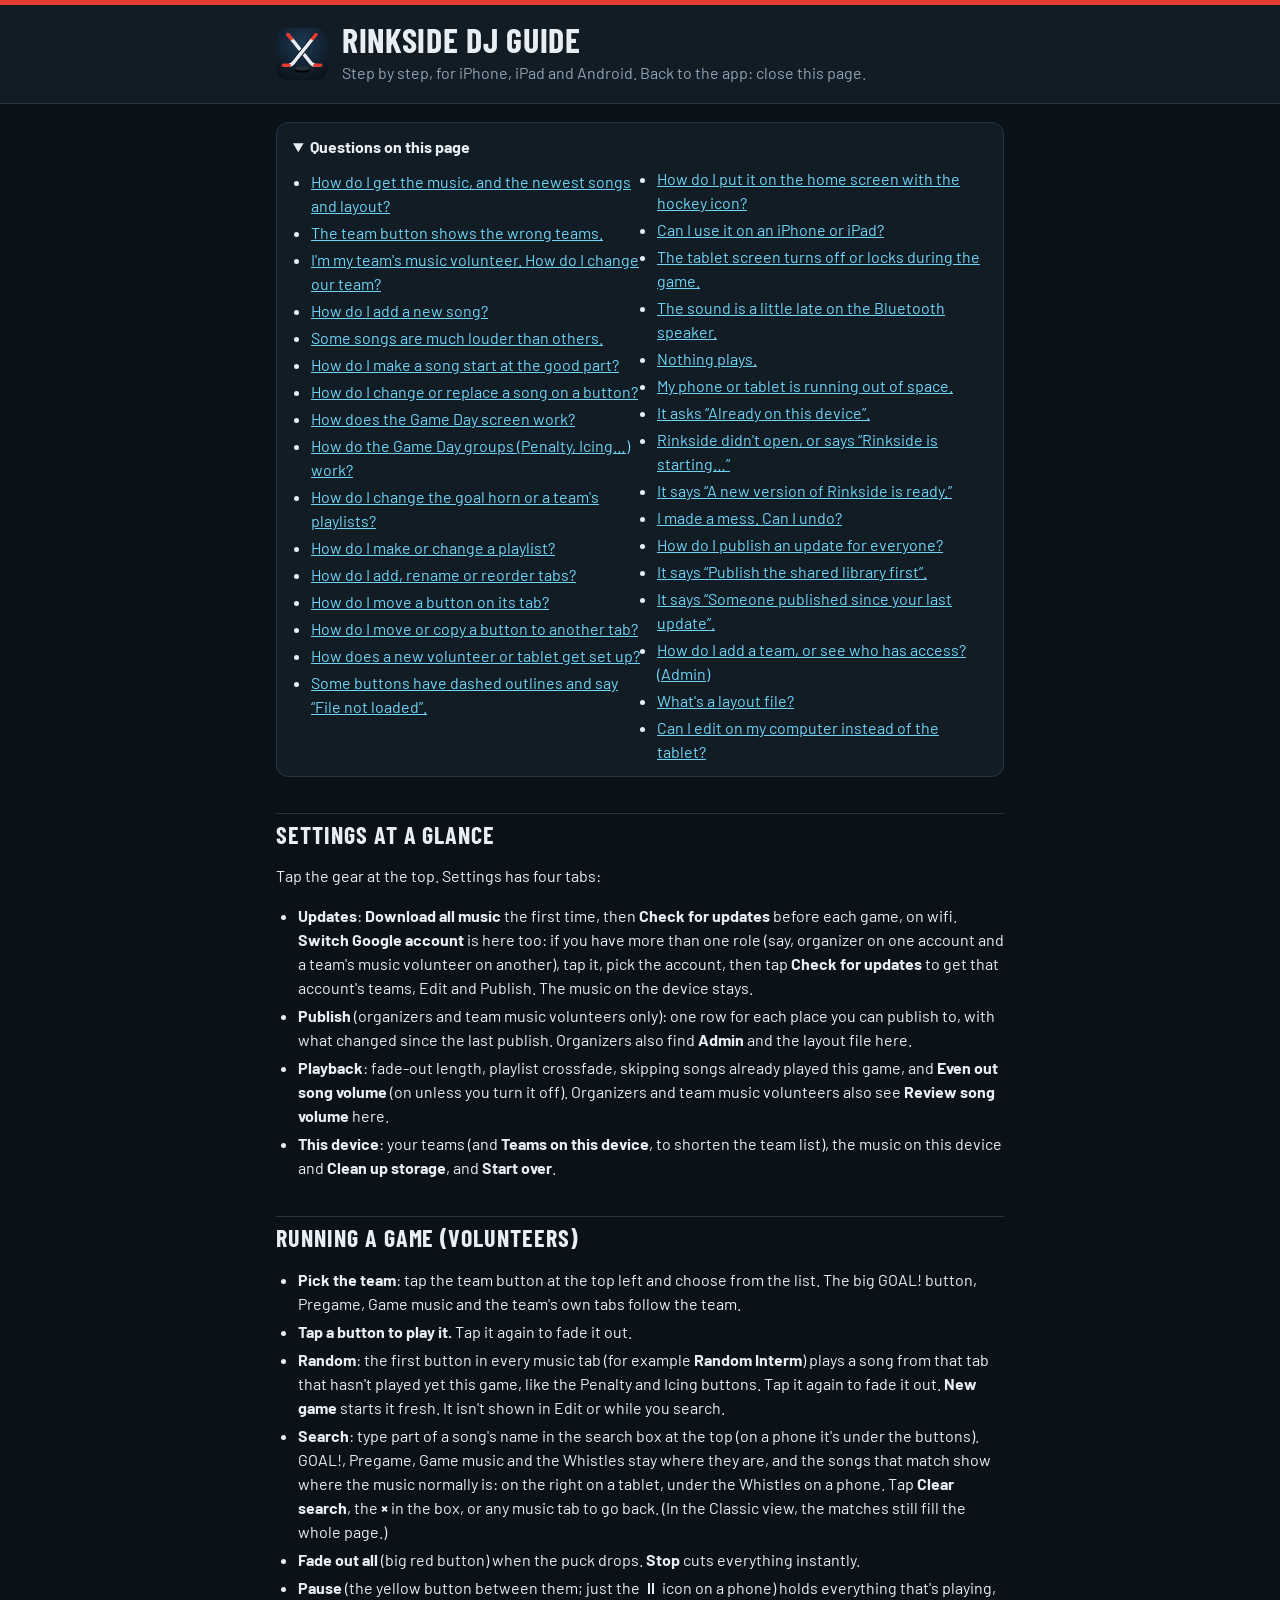
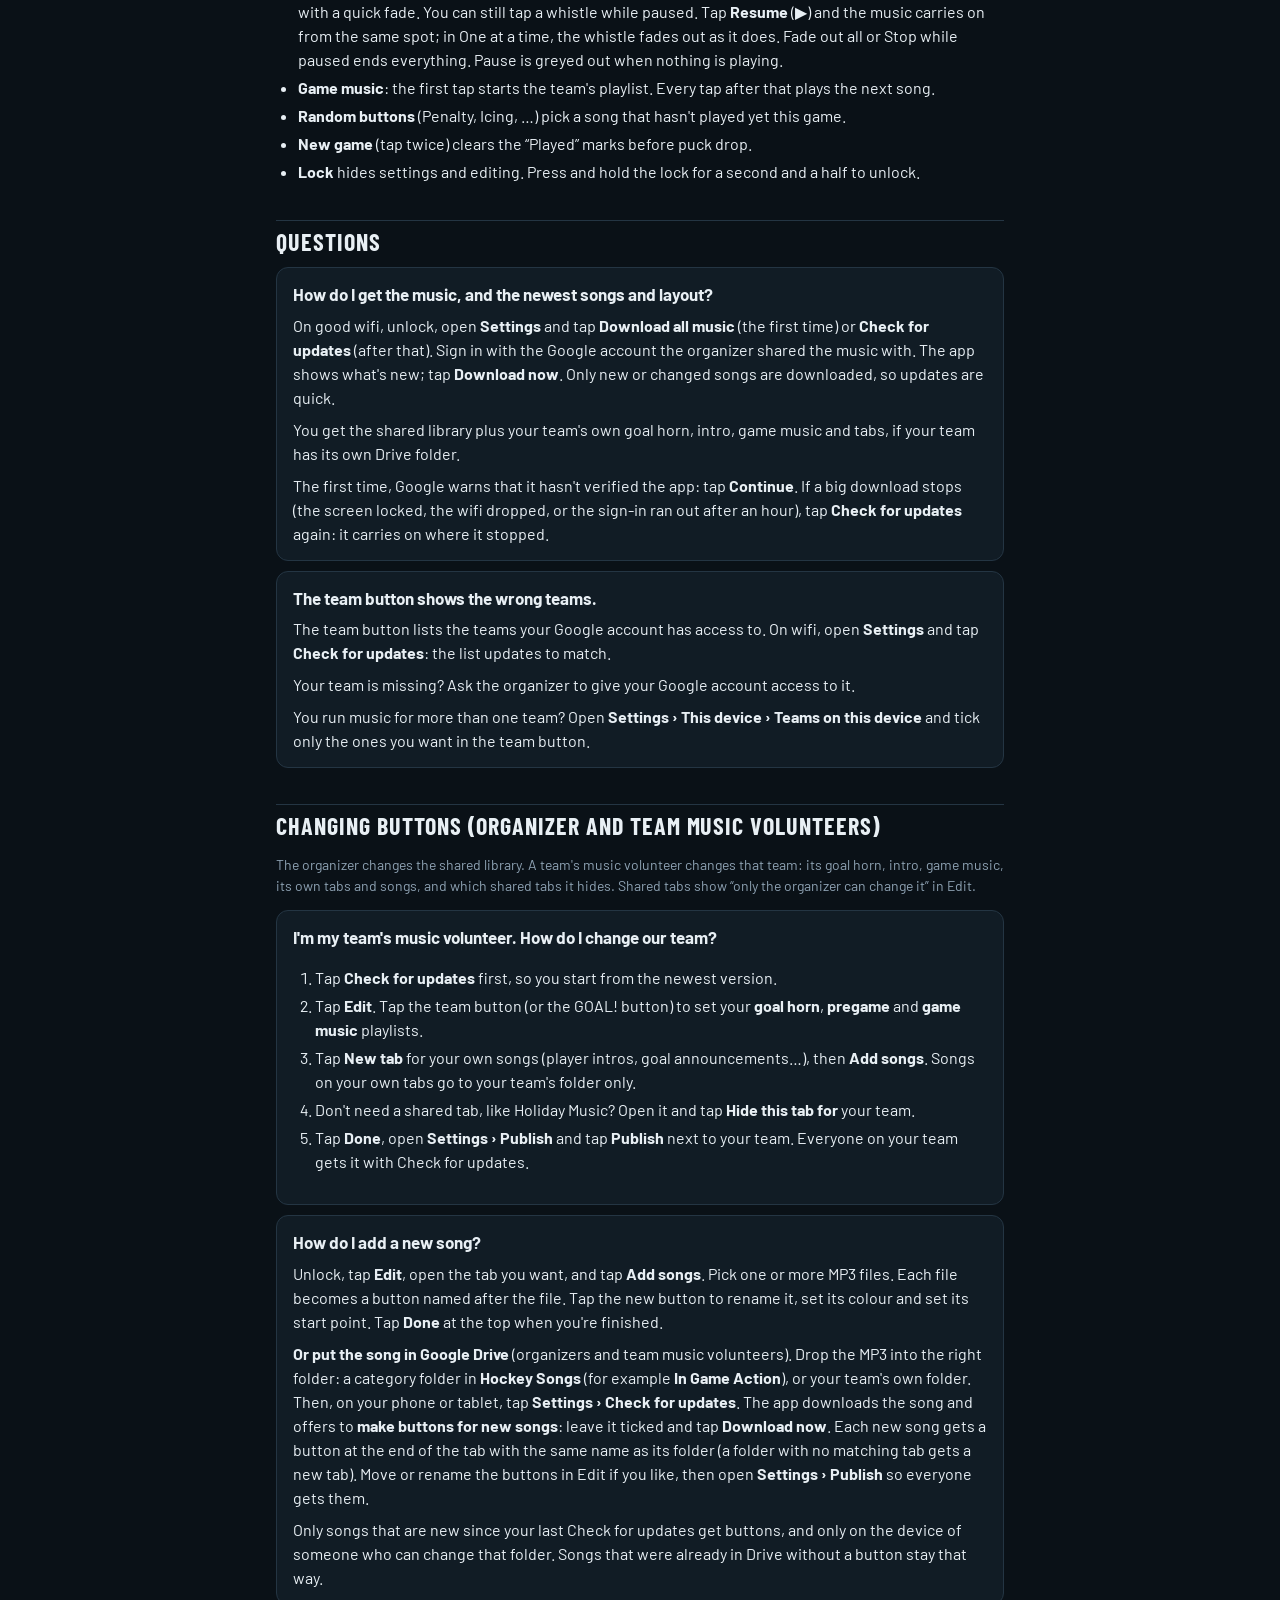
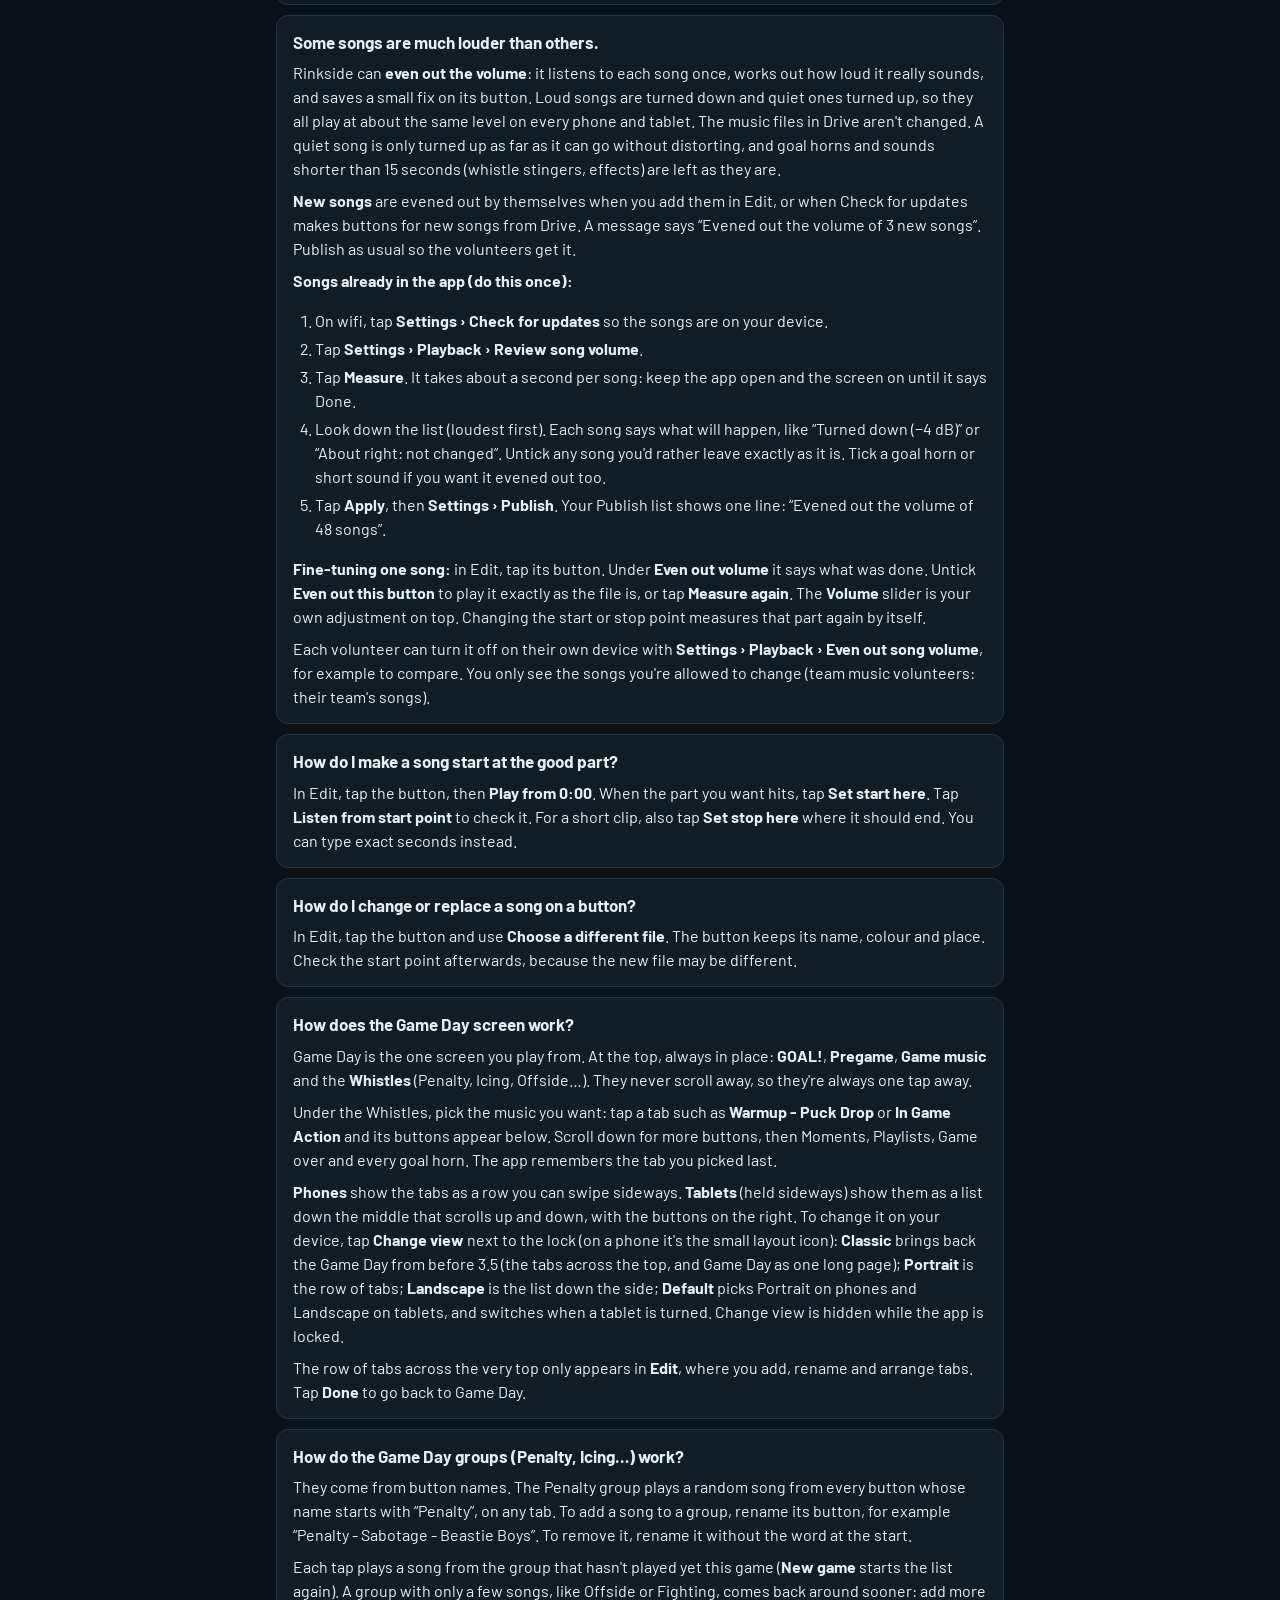
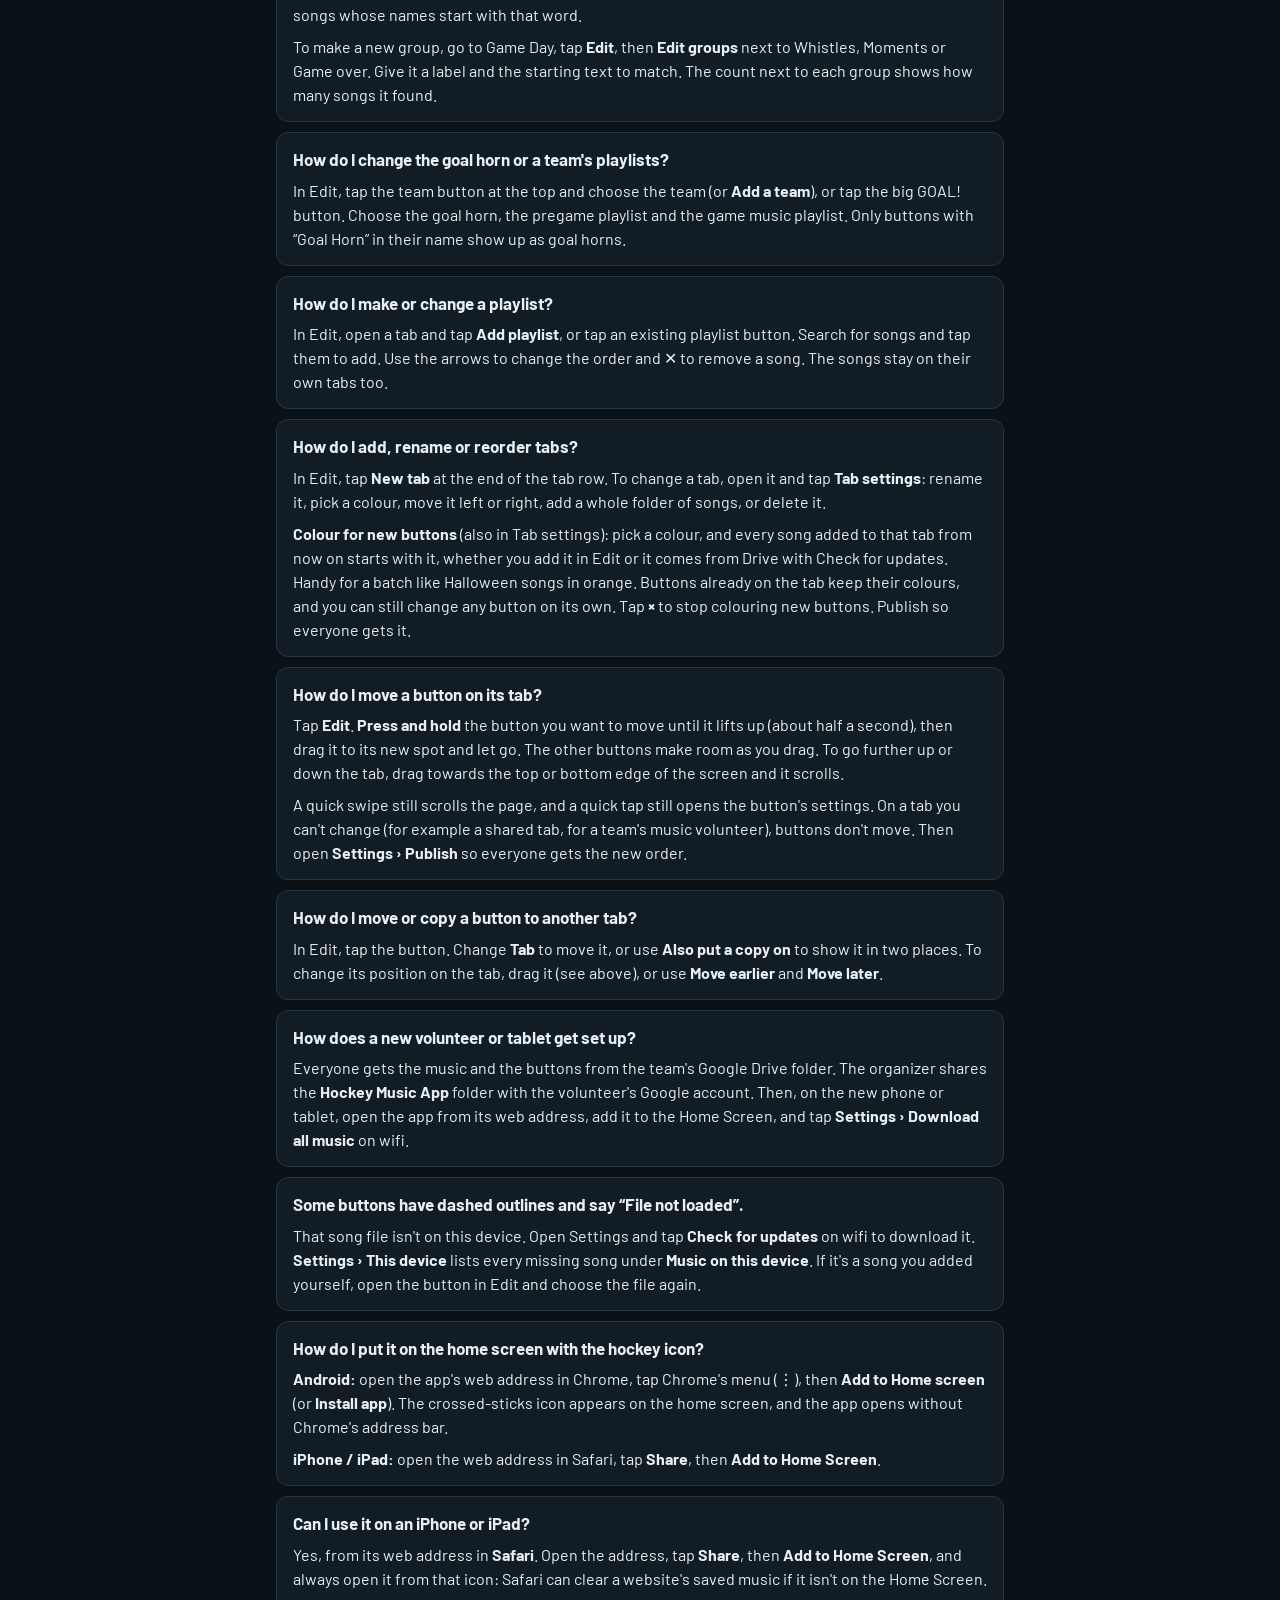
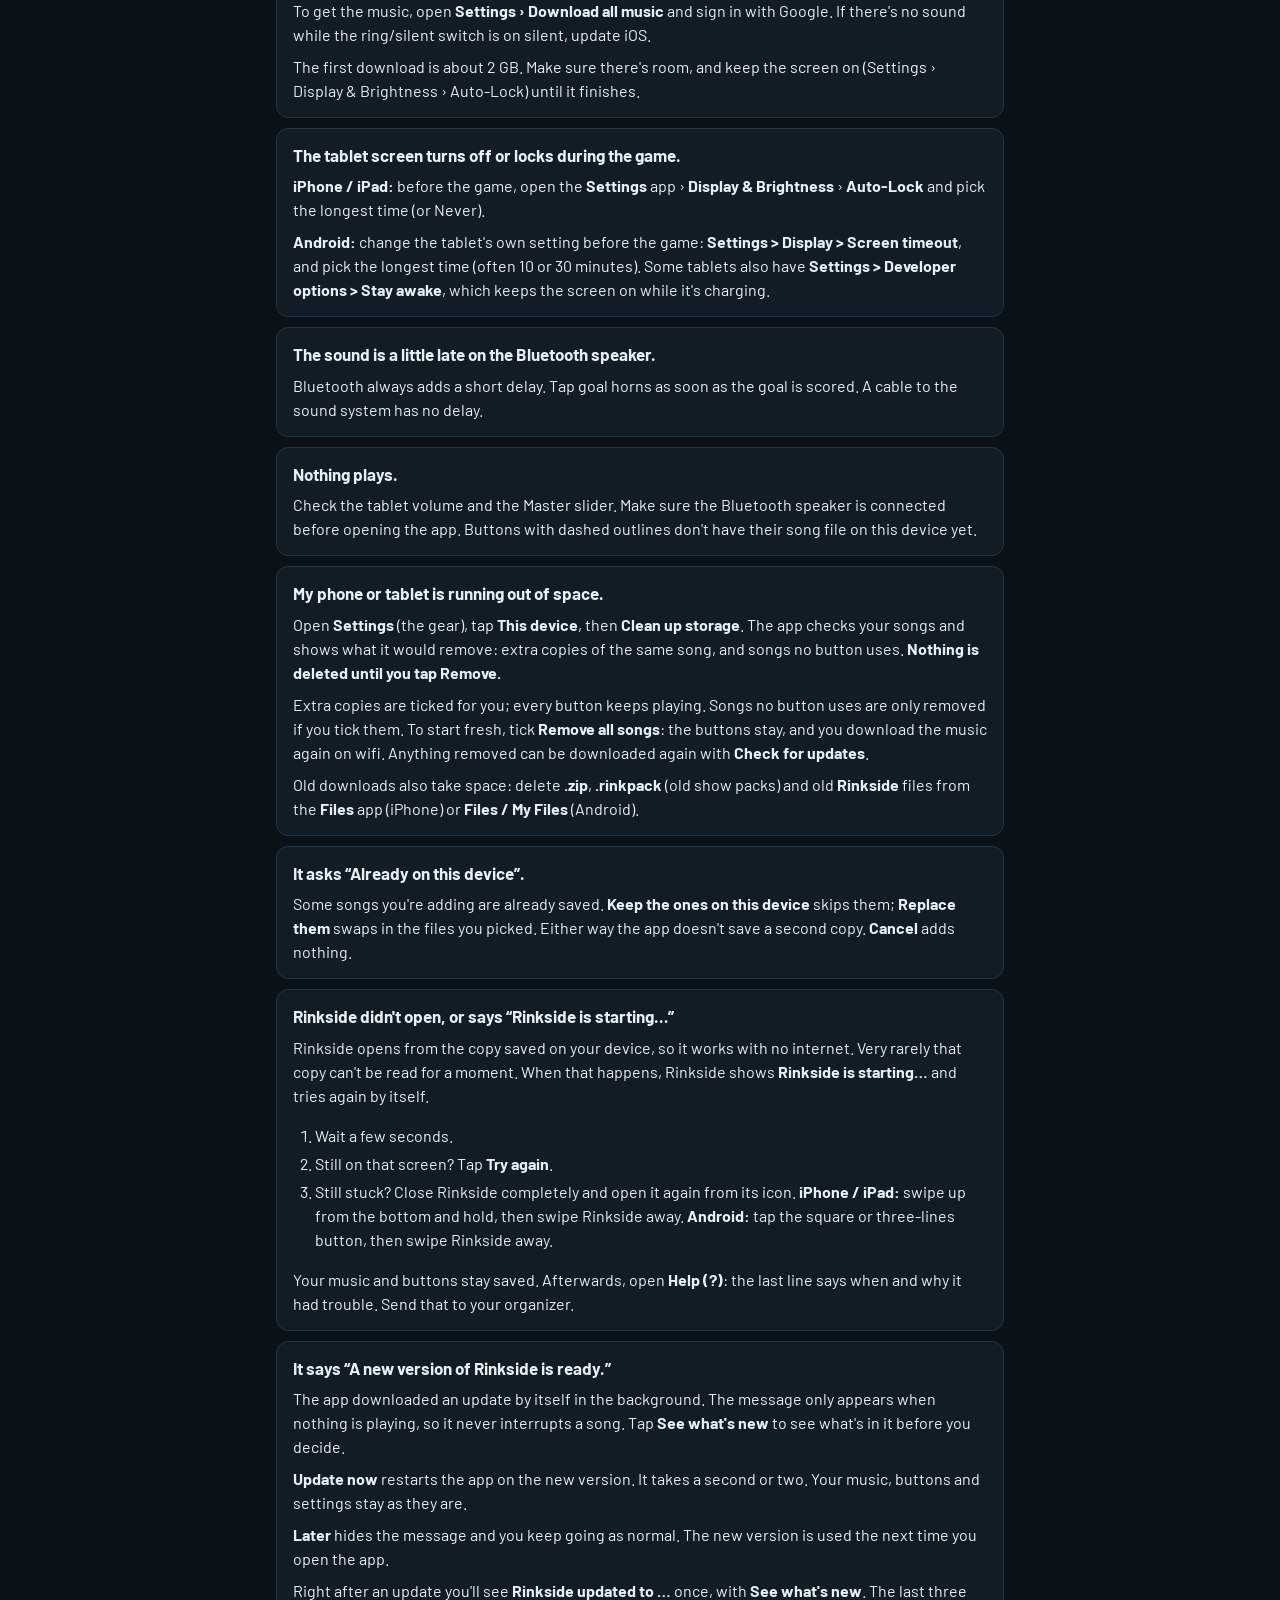
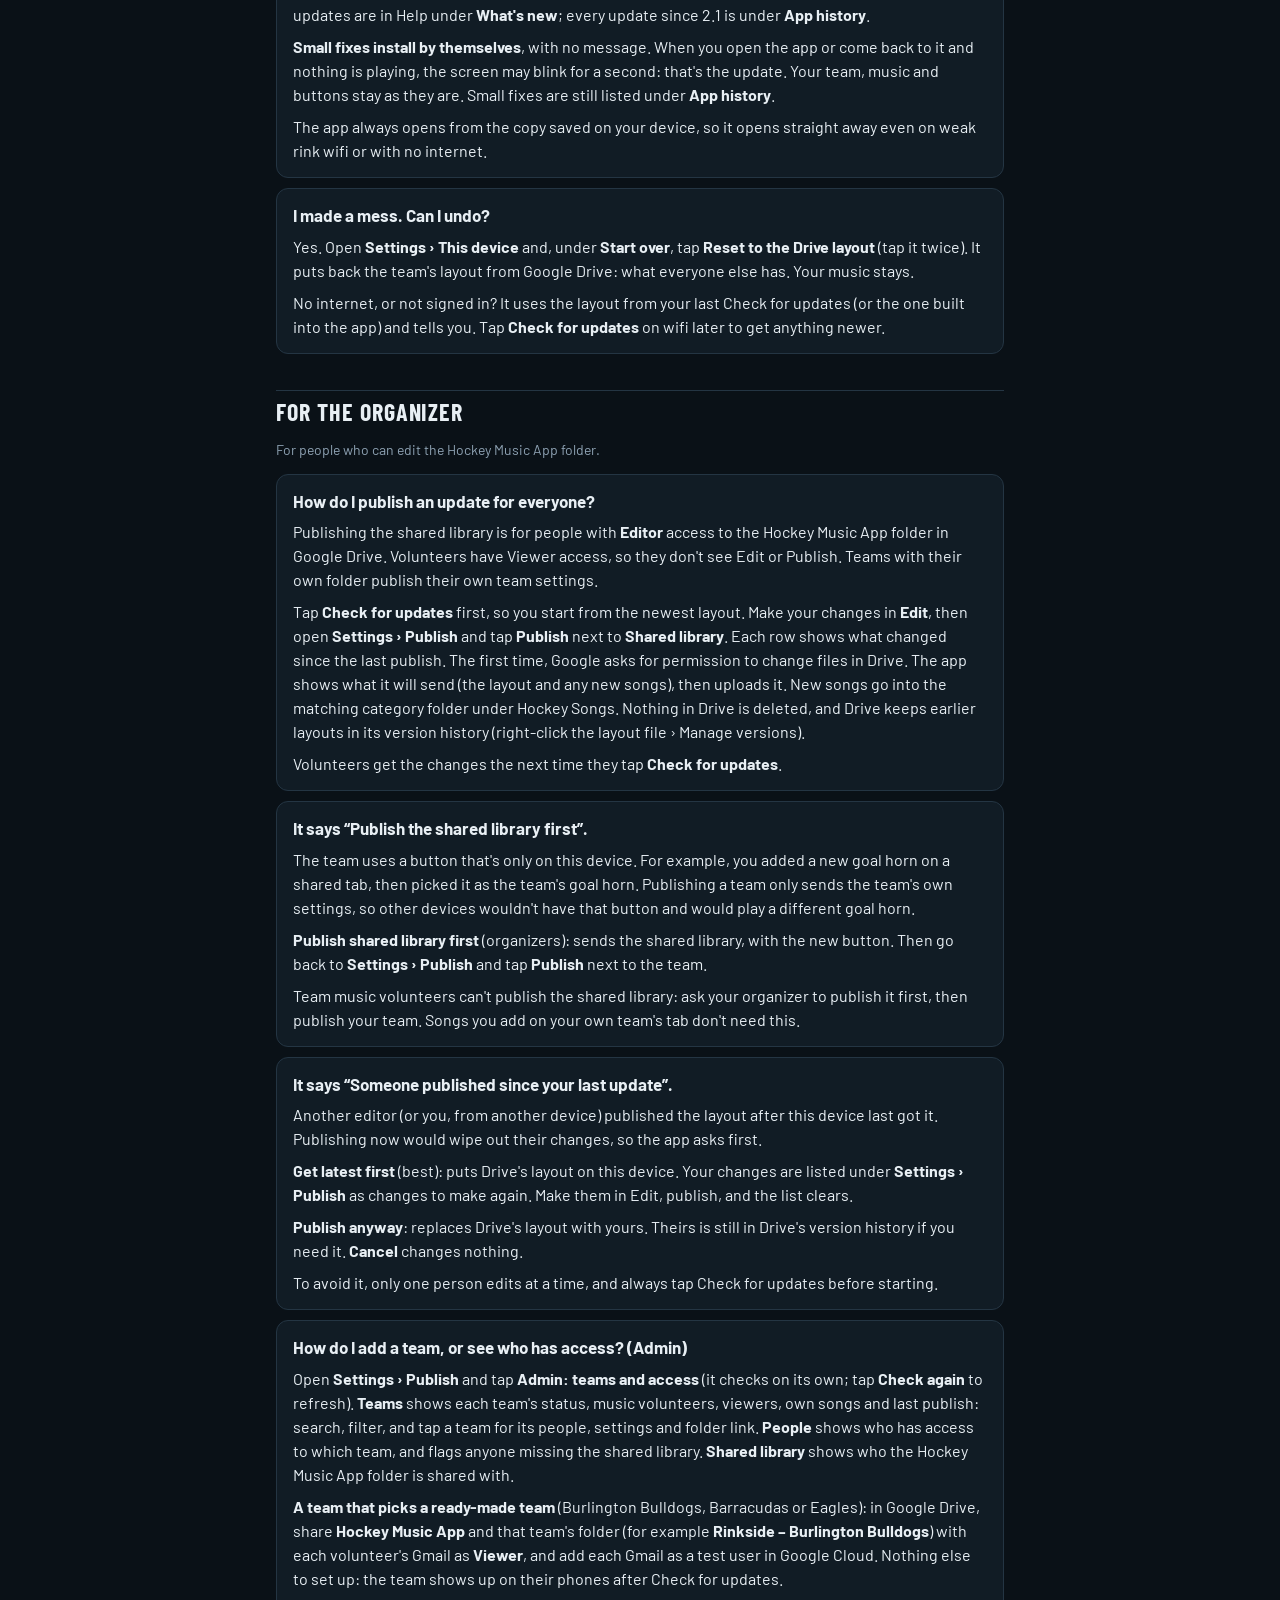
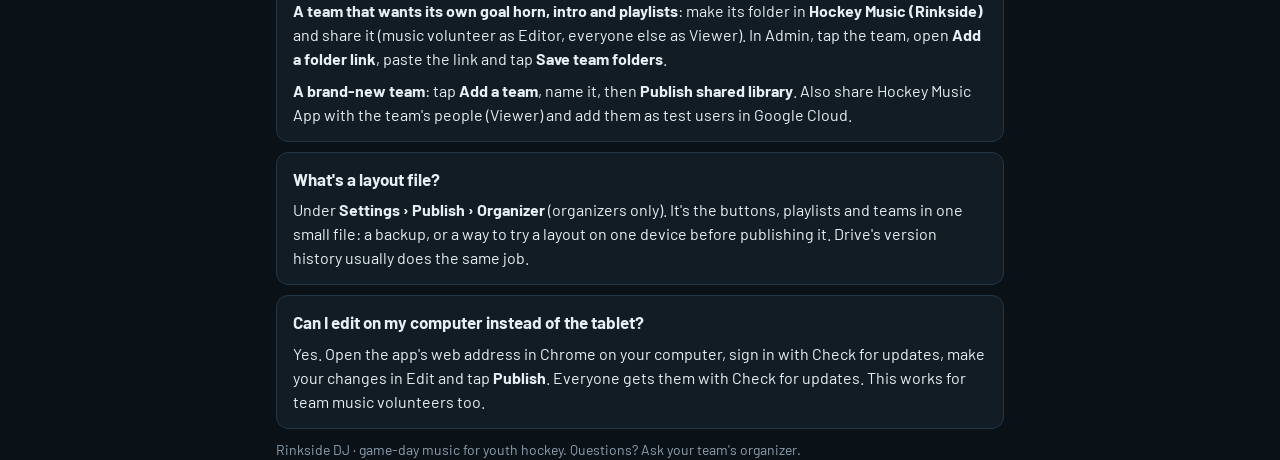
==== commit 0e47f86f: "v3.12.0: Random button first in every music tab (Landscape, Portrait, Classic) Plays a song from tha" ====
--- a/guide/index.html
+++ b/guide/index.html
@@ -50,6 +50,7 @@
     <ul class="steps">
       <li><b>Pick the team</b>: tap the team button at the top left and choose from the list. The big GOAL! button, Pregame, Game music and the team's own tabs follow the team.</li>
       <li><b>Tap a button to play it.</b> Tap it again to fade it out.</li>
+      <li><b>Random</b>: the first button in every music tab (for example <b>Random Interm</b>) plays a song from that tab that hasn't played yet this game, like the Penalty and Icing buttons. Tap it again to fade it out. <b>New game</b> starts it fresh. It isn't shown in Edit or while you search.</li>
       <li><b>Search</b>: type part of a song's name in the search box at the top (on a phone it's under the buttons). GOAL!, Pregame, Game music and the Whistles stay where they are, and the songs that match show where the music normally is: on the right on a tablet, under the Whistles on a phone. Tap <b>Clear search</b>, the <b>×</b> in the box, or any music tab to go back. (In the Classic view, the matches still fill the whole page.)</li>
       <li><b>Fade out all</b> (big red button) when the puck drops. <b>Stop</b> cuts everything instantly.</li>
       <li><b>Pause</b> (the yellow button between them; just the ⏸ icon on a phone) holds everything that's playing, with a quick fade. You can still tap a whistle while paused. Tap <b>Resume</b> (▶) and the music carries on from the same spot; in One at a time, the whistle fades out as it does. Fade out all or Stop while paused ends everything. Pause is greyed out when nothing is playing.</li>
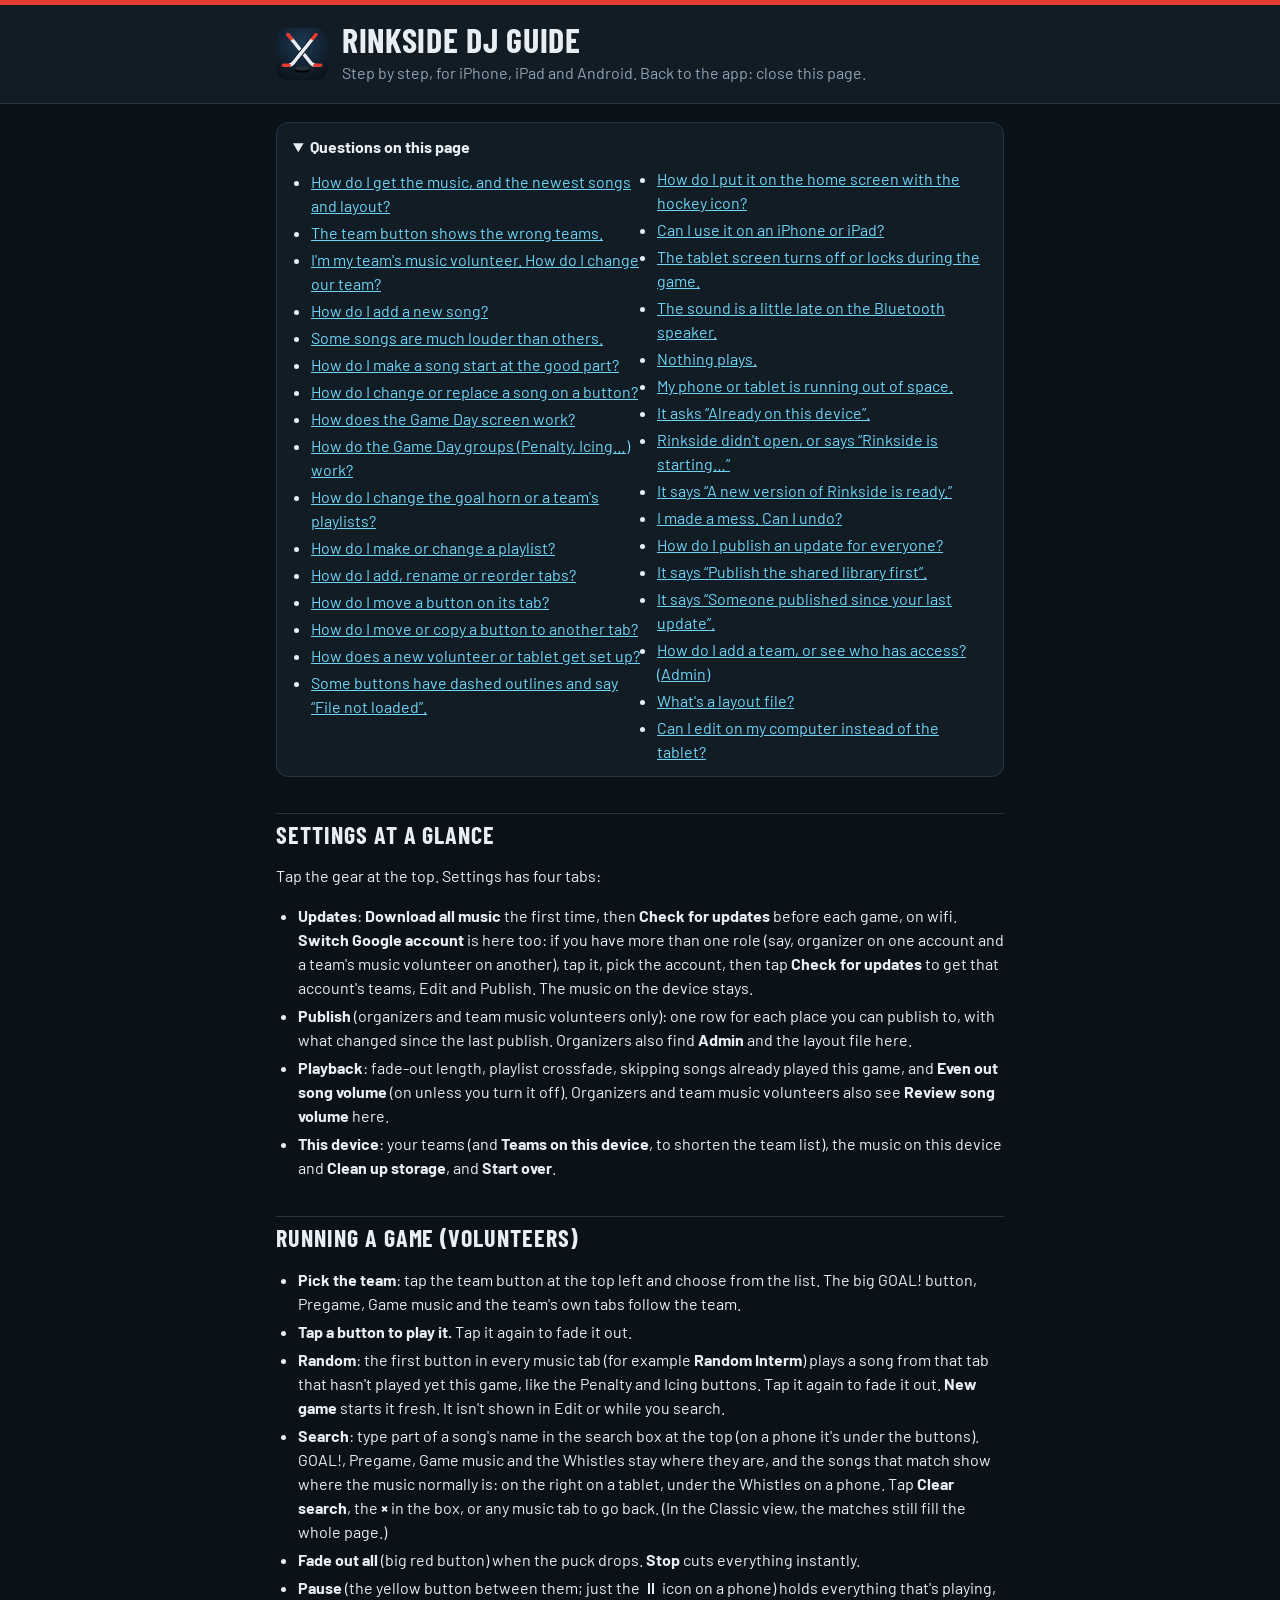
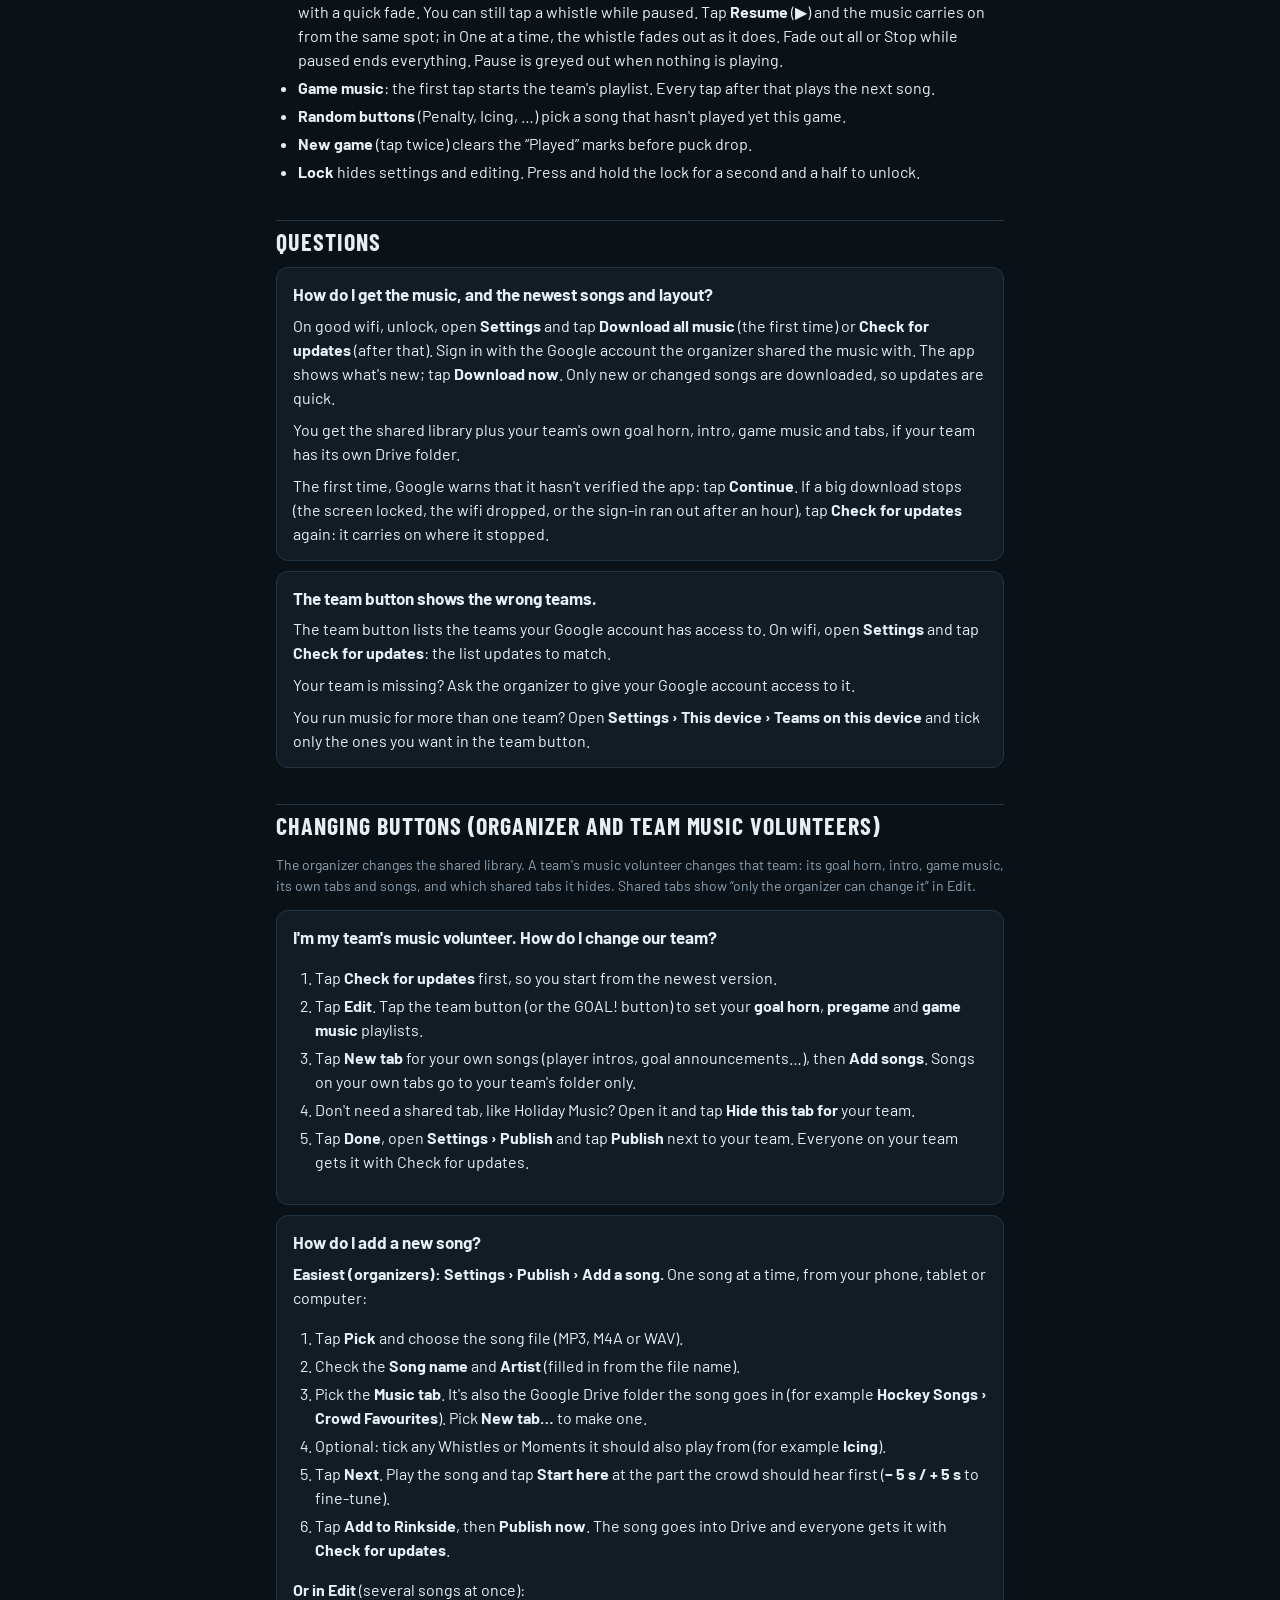
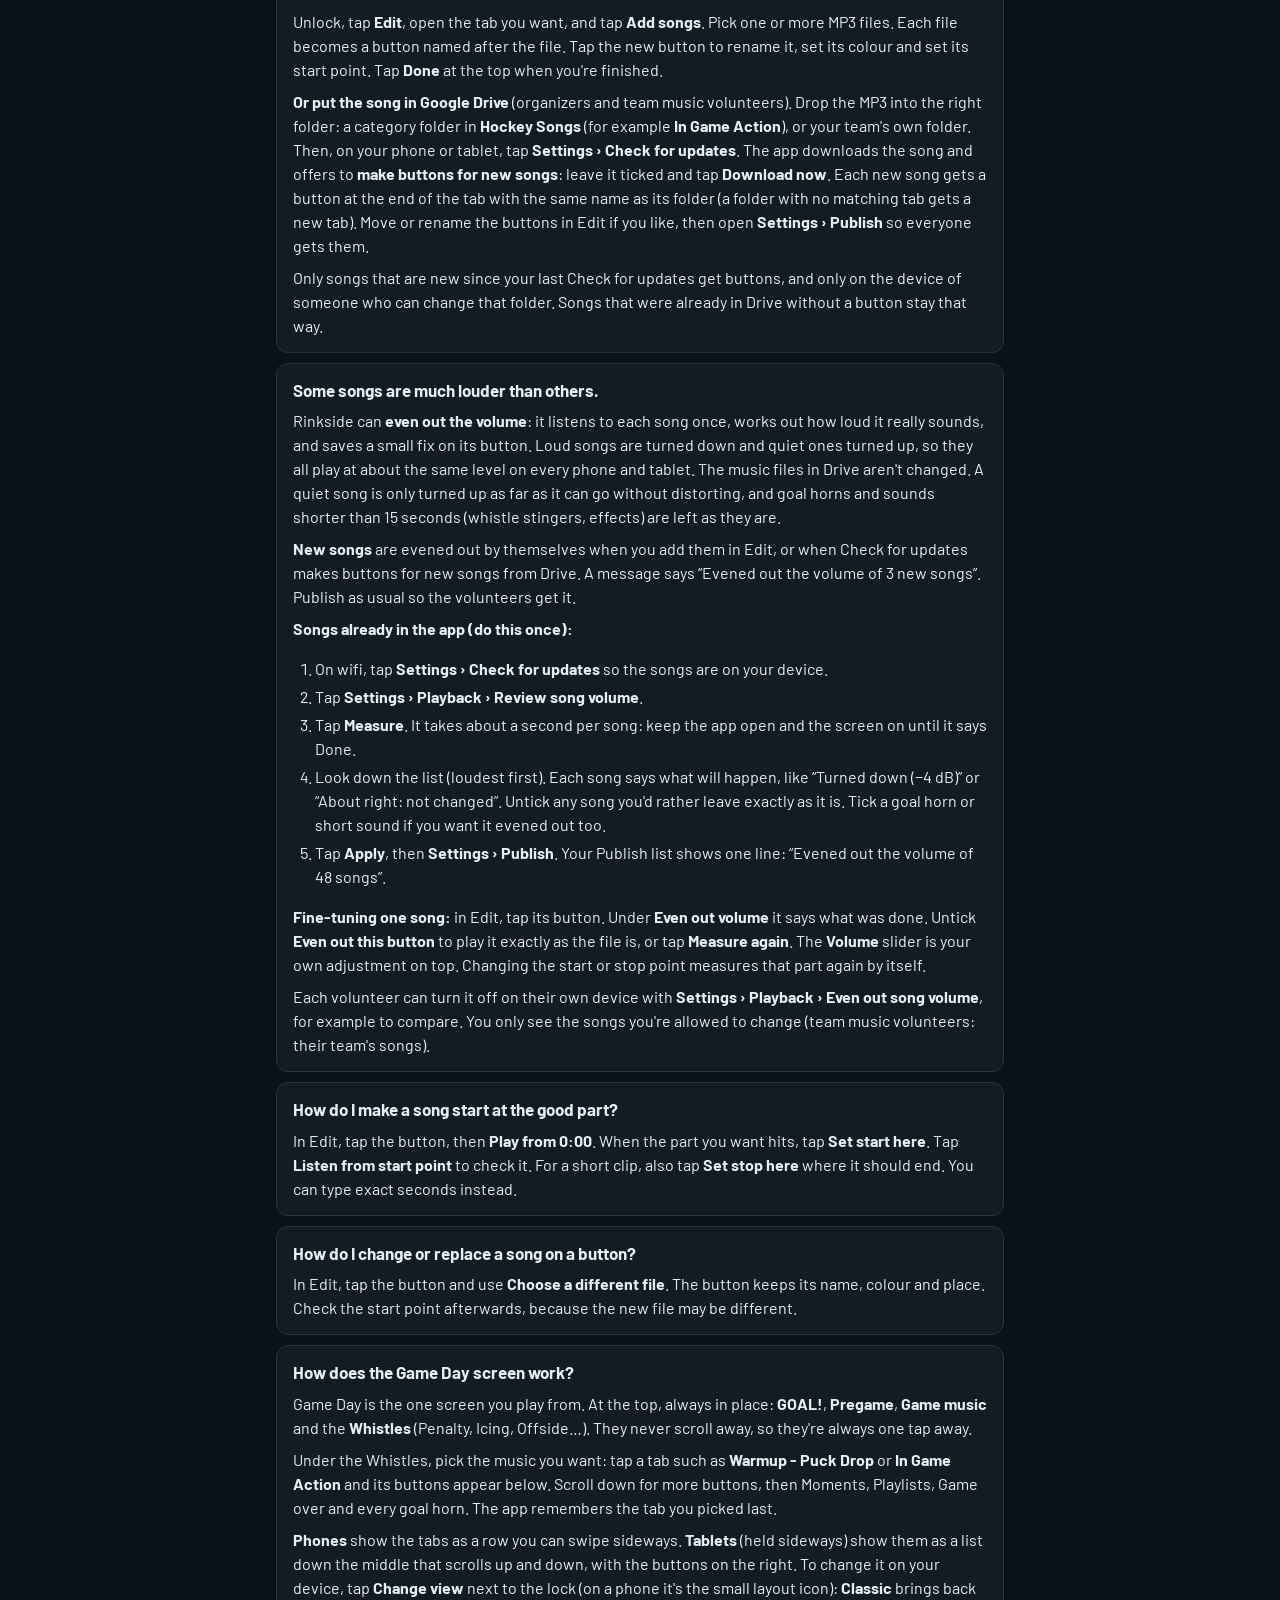
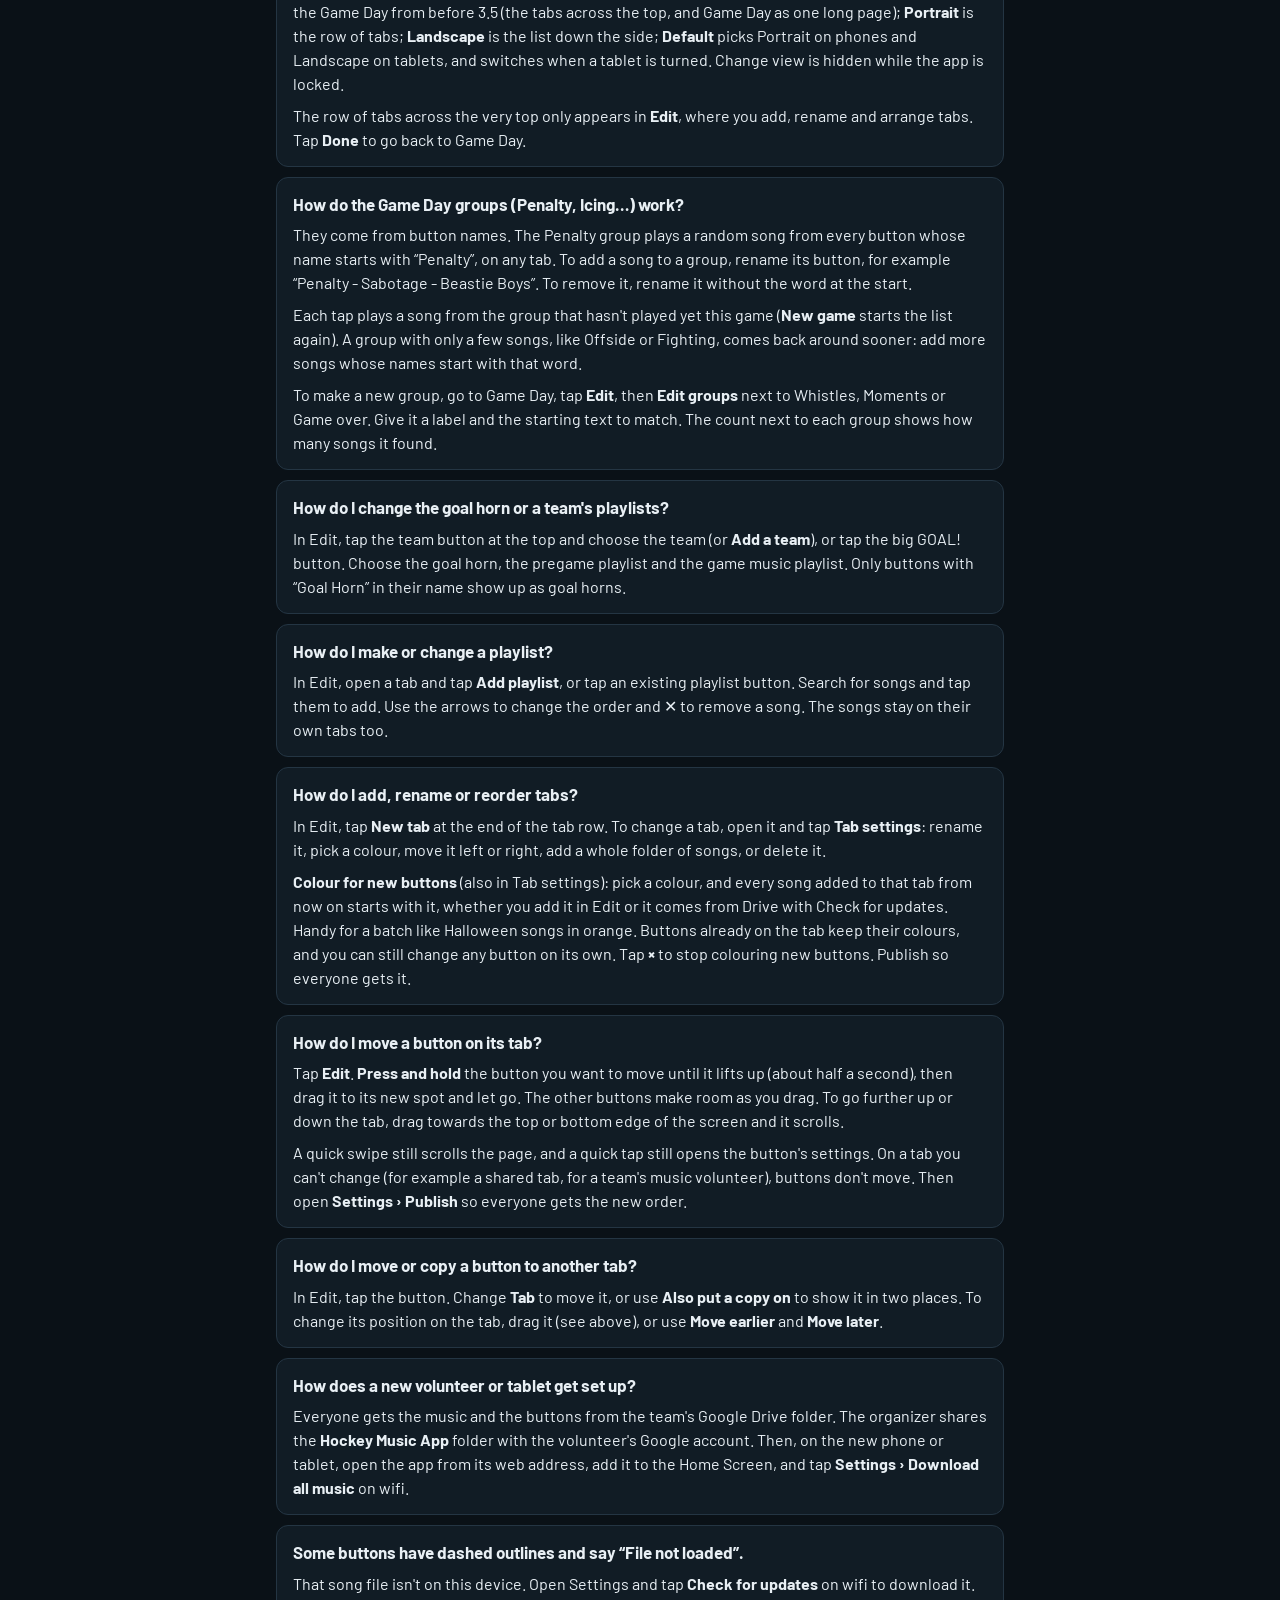
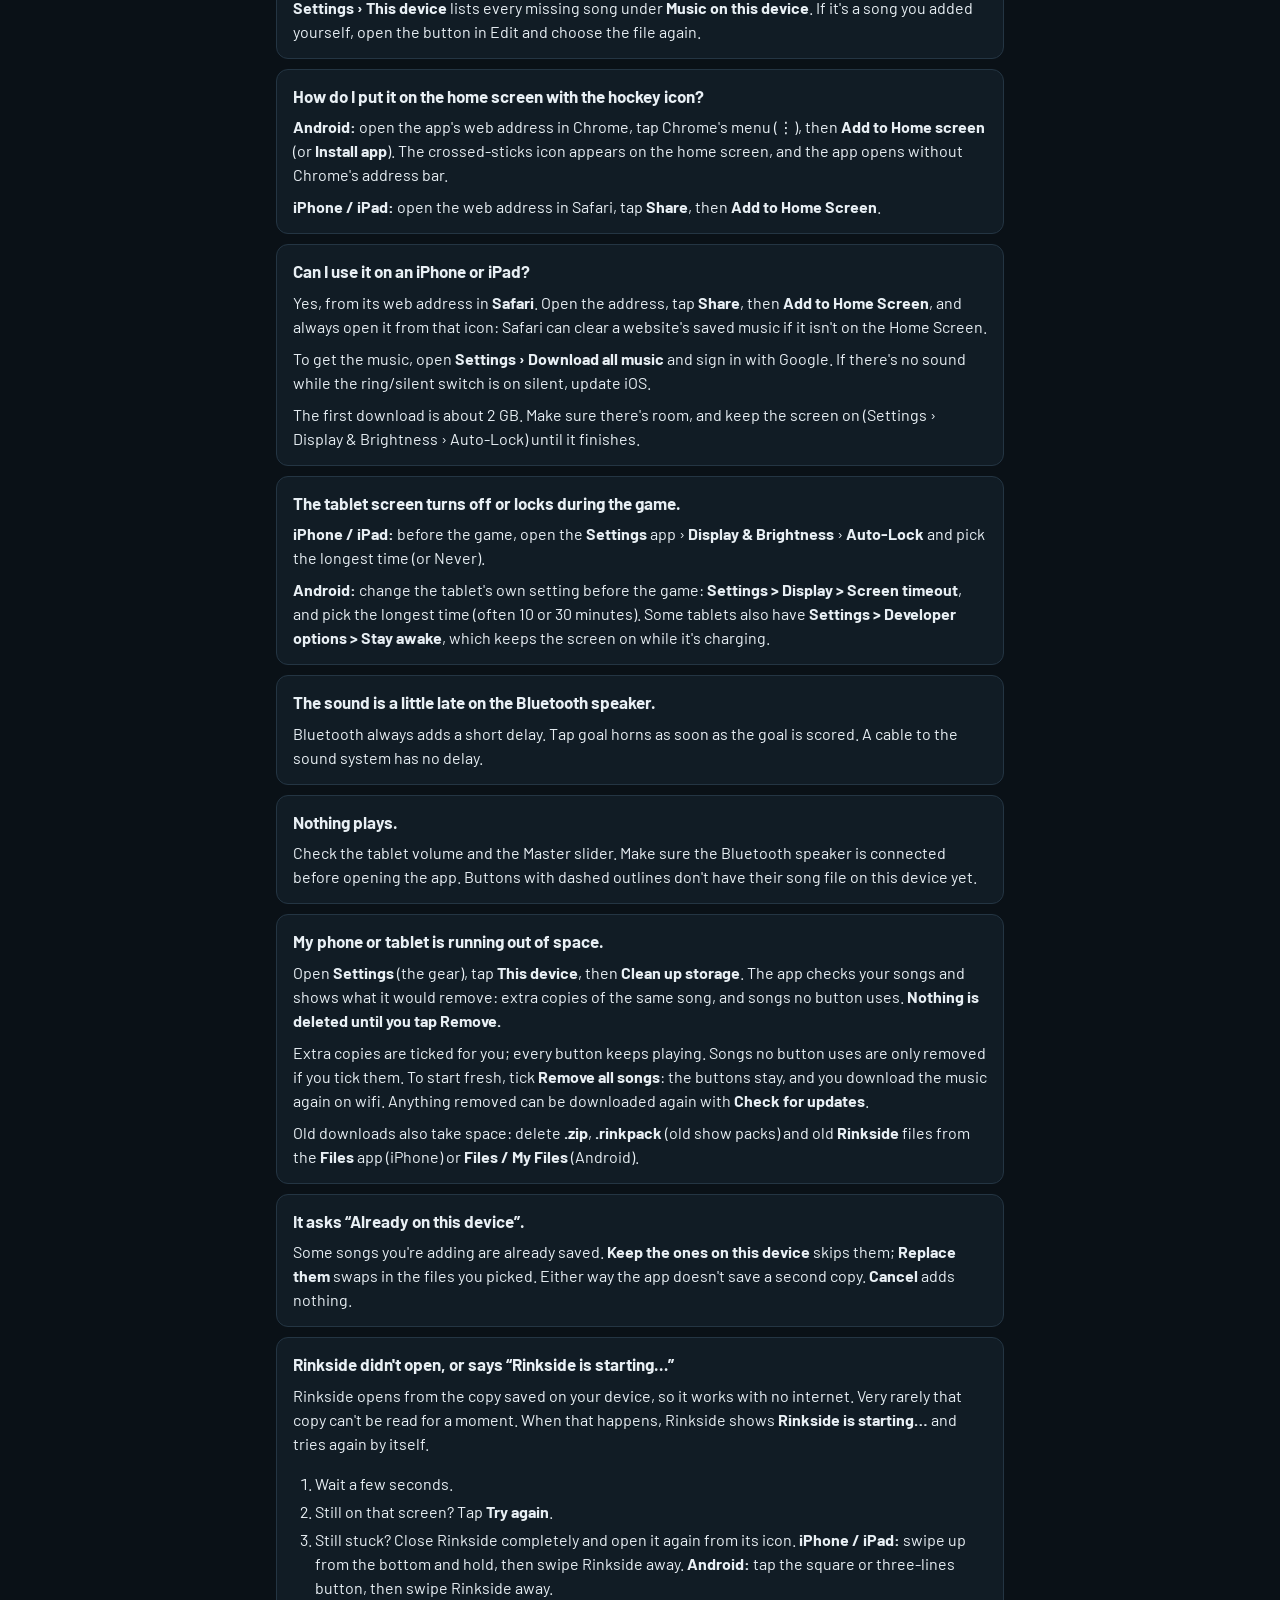
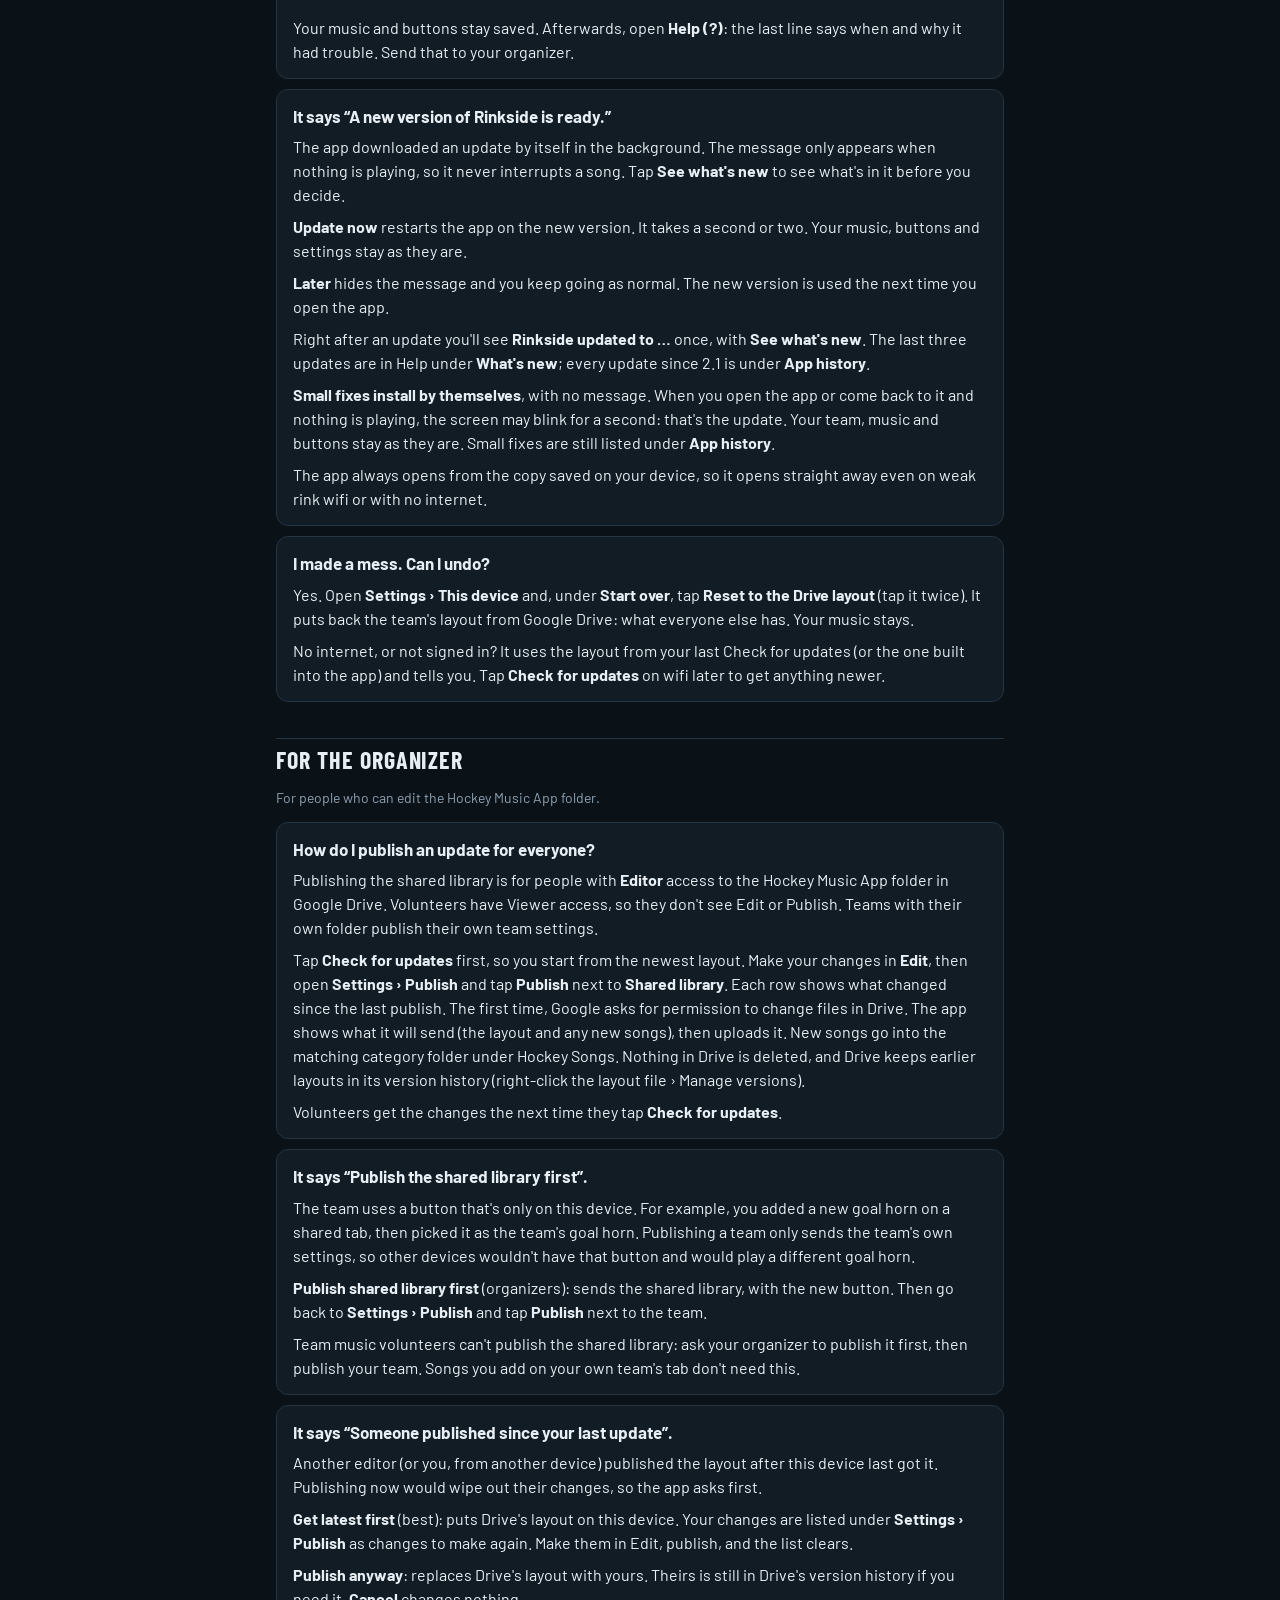
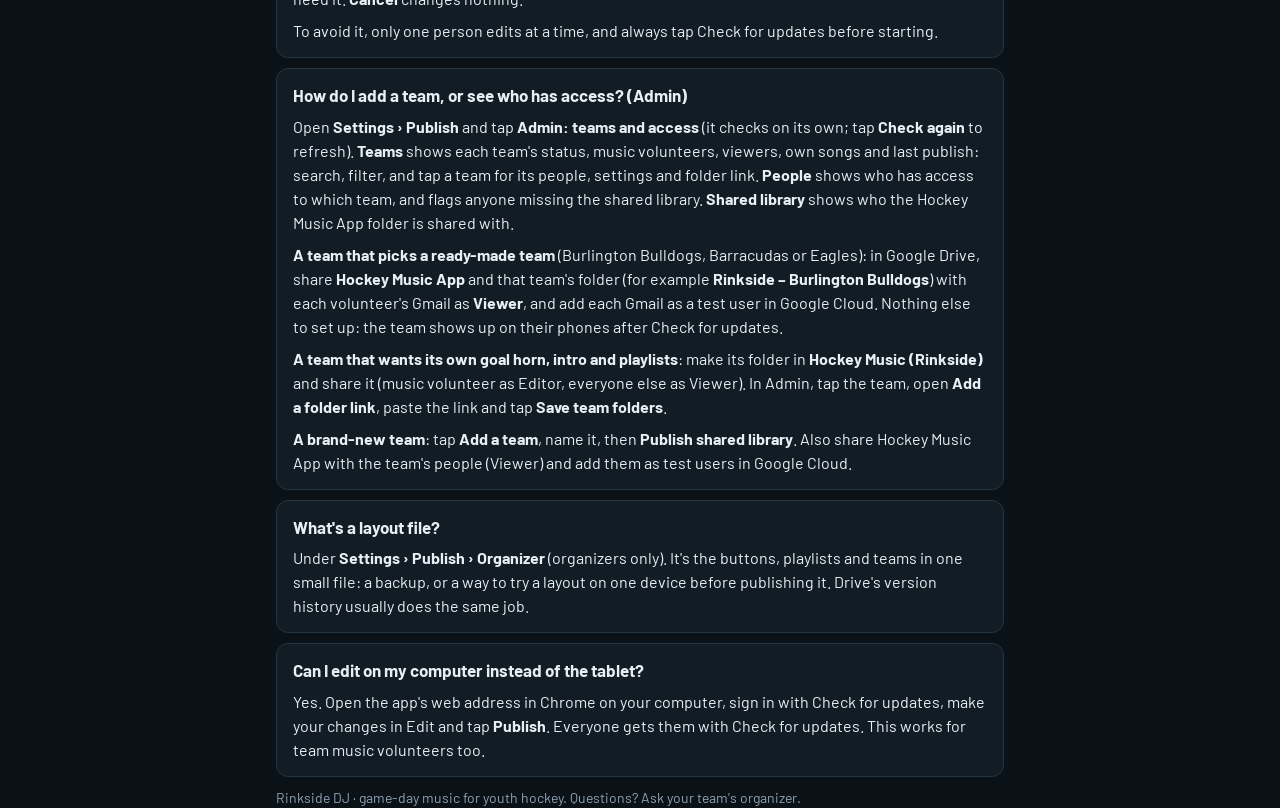
==== commit 5a8fc069: "v3.13.0 (quiet): Add a song, for organizers (Settings › Publish) One song at a time: pick the file, " ====
--- a/guide/index.html
+++ b/guide/index.html
@@ -82,6 +82,9 @@
         <li>Tap <b>Done</b>, open <b>Settings › Publish</b> and tap <b>Publish</b> next to your team. Everyone on your team gets it with Check for updates.</li>
       </ol></section>
     <section id="how-do-i-add-a-new-song"><h3>How do I add a new song?</h3>
+      <p><b>Easiest (organizers): Settings › Publish › Add a song.</b> One song at a time, from your phone, tablet or computer:</p>
+      <ol class="steps"><li>Tap <b>Pick</b> and choose the song file (MP3, M4A or WAV).</li><li>Check the <b>Song name</b> and <b>Artist</b> (filled in from the file name).</li><li>Pick the <b>Music tab</b>. It's also the Google Drive folder the song goes in (for example <b>Hockey Songs › Crowd Favourites</b>). Pick <b>New tab…</b> to make one.</li><li>Optional: tick any Whistles or Moments it should also play from (for example <b>Icing</b>).</li><li>Tap <b>Next</b>. Play the song and tap <b>Start here</b> at the part the crowd should hear first (<b>− 5 s / + 5 s</b> to fine-tune).</li><li>Tap <b>Add to Rinkside</b>, then <b>Publish now</b>. The song goes into Drive and everyone gets it with <b>Check for updates</b>.</li></ol>
+      <p><b>Or in Edit</b> (several songs at once):</p>
       <p>Unlock, tap <b>Edit</b>, open the tab you want, and tap <b>Add songs</b>. Pick one or more MP3 files. Each file becomes a button named after the file. Tap the new button to rename it, set its colour and set its start point. Tap <b>Done</b> at the top when you're finished.</p>
       <p><b>Or put the song in Google Drive</b> (organizers and team music volunteers). Drop the MP3 into the right folder: a category folder in <b>Hockey Songs</b> (for example <b>In Game Action</b>), or your team's own folder. Then, on your phone or tablet, tap <b>Settings › Check for updates</b>. The app downloads the song and offers to <b>make buttons for new songs</b>: leave it ticked and tap <b>Download now</b>. Each new song gets a button at the end of the tab with the same name as its folder (a folder with no matching tab gets a new tab). Move or rename the buttons in Edit if you like, then open <b>Settings › Publish</b> so everyone gets them.</p>
       <p>Only songs that are new since your last Check for updates get buttons, and only on the device of someone who can change that folder. Songs that were already in Drive without a button stay that way.</p></section>
